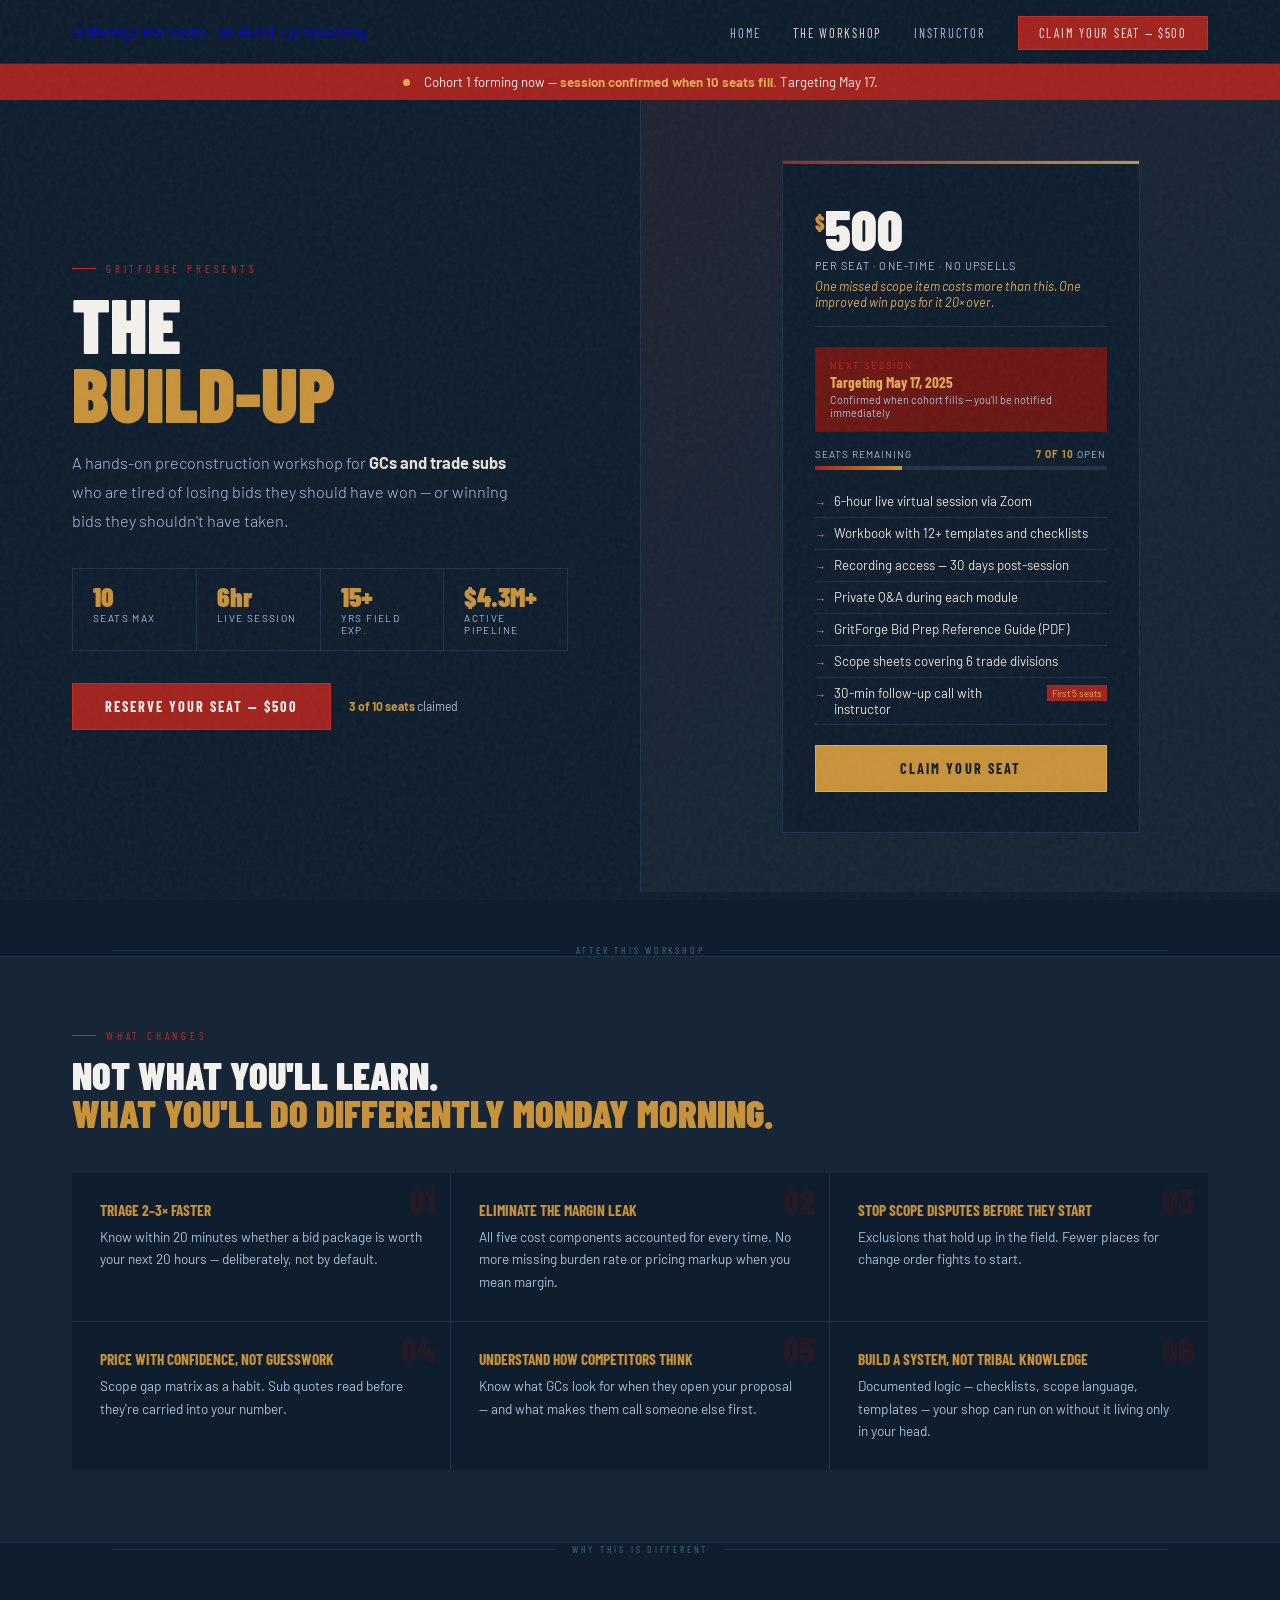
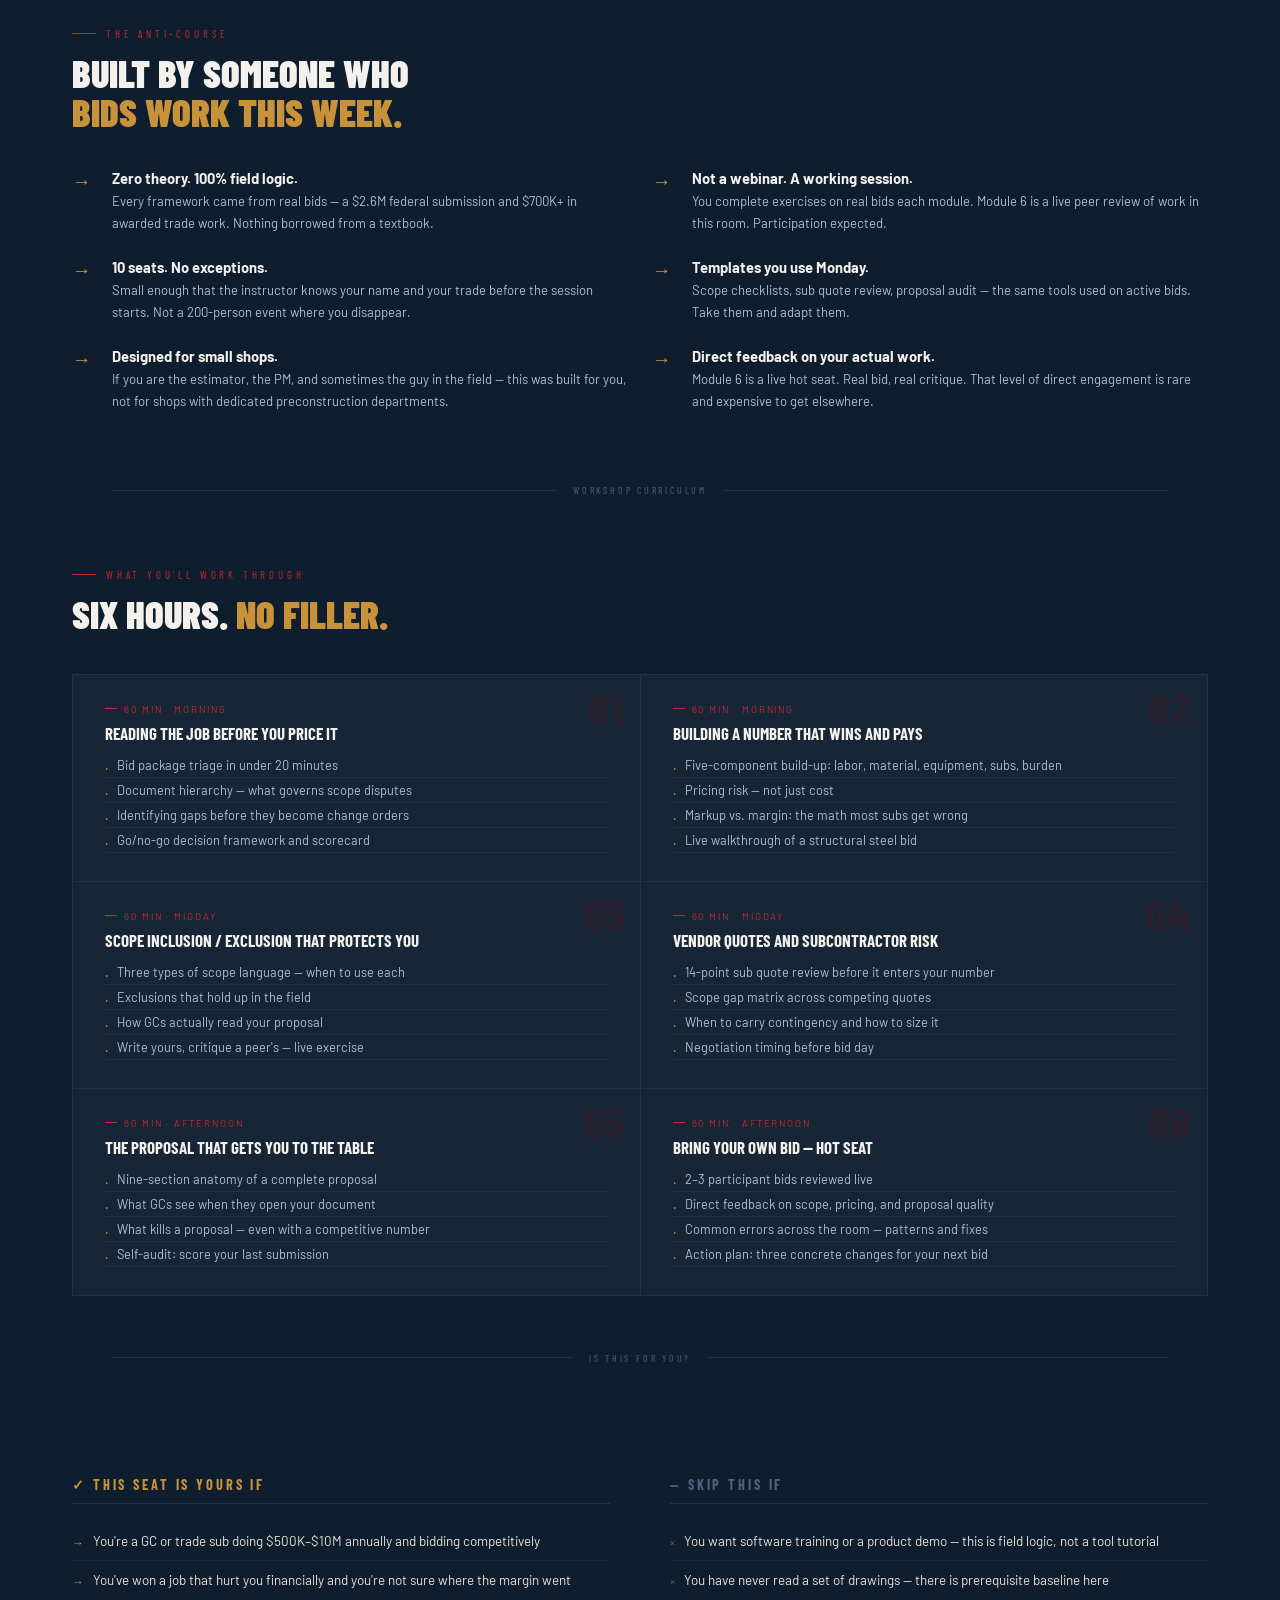
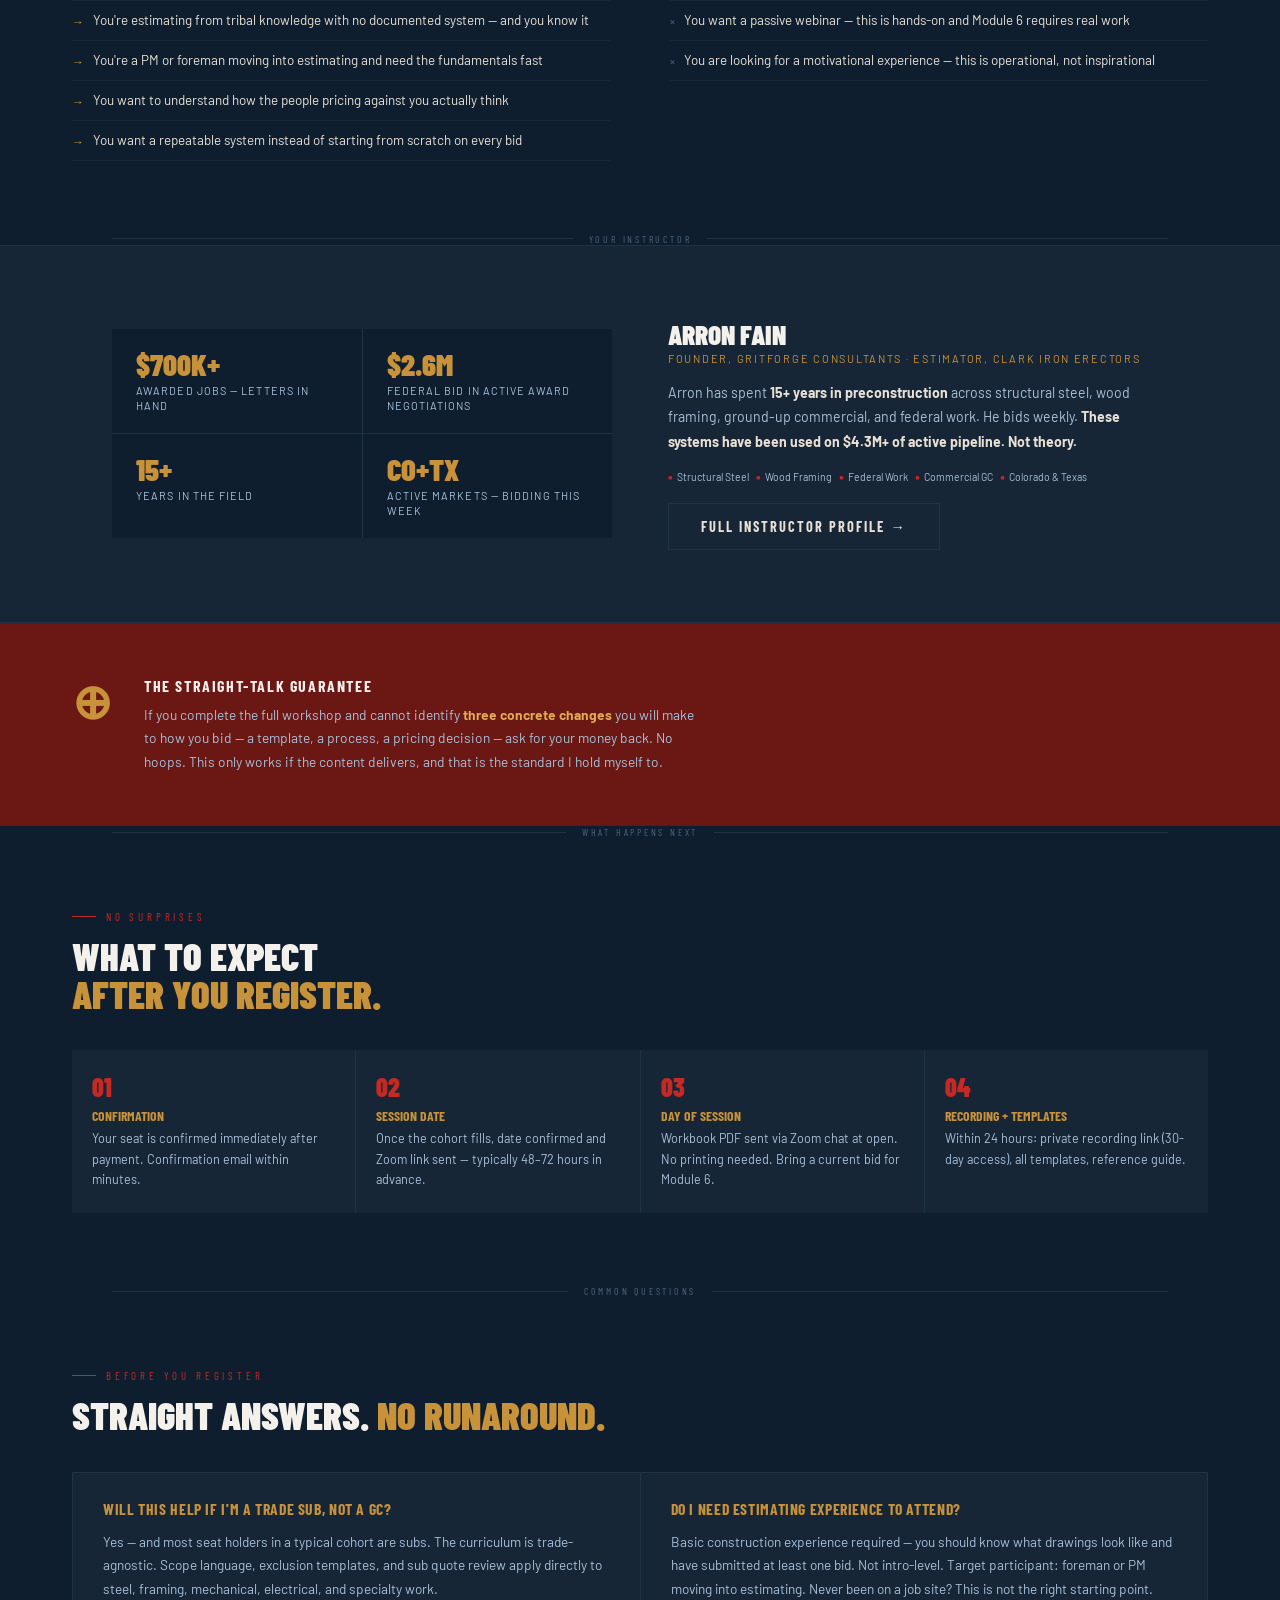
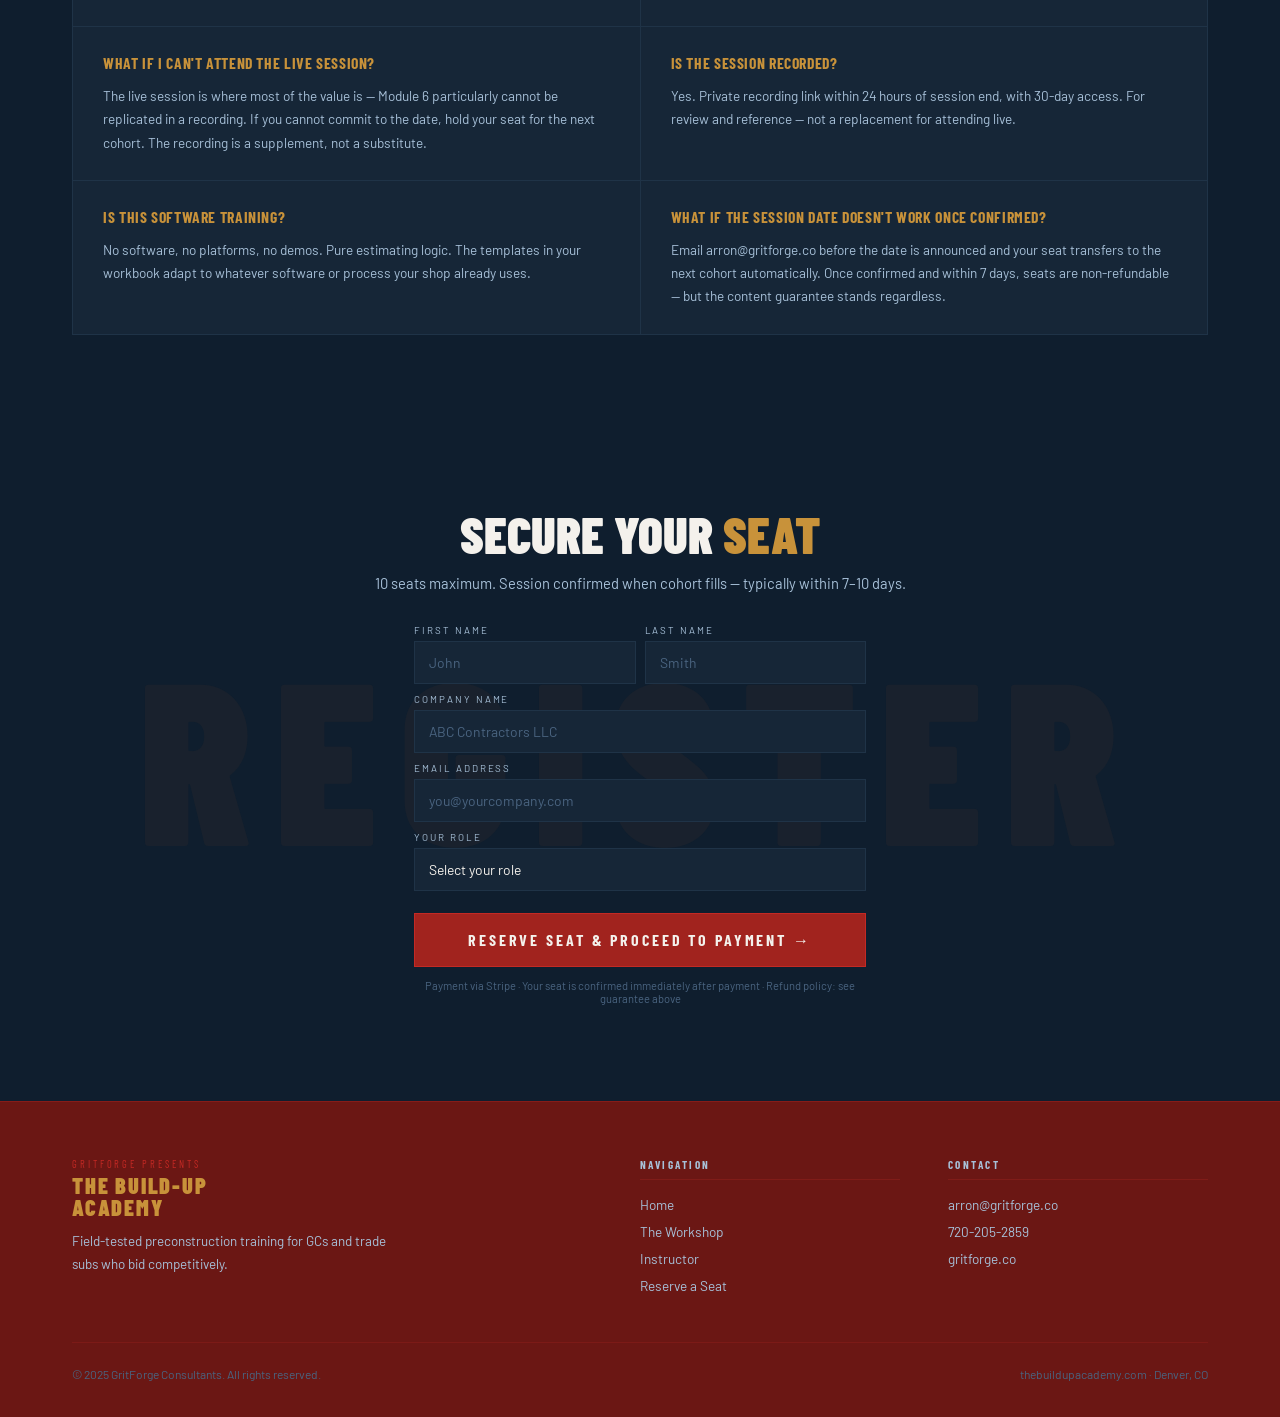
==== landing.html @ bb162054 "Add original pre-site landing page (landing.html) Preserved as-is from before the full 2-page site w" ====
<!DOCTYPE html>
<html lang="en">
<head>
<meta charset="UTF-8">
<meta name="viewport" content="width=device-width, initial-scale=1.0">
<title>The Build-Up Workshop — GritForge Presents | Reserve Your Seat</title>
<meta name="description" content="A 6-hour live preconstruction workshop for GCs and trade subs. 10 seats. $500. Cohort 1 forming now.">
<link rel="stylesheet" href="style.css">
<style>

/* ── URGENCY BAR ── */
.urgency {
  background: var(--maroon);
  padding: 10px var(--pad);
  display: flex;
  align-items: center;
  justify-content: center;
  gap: 14px;
  font-size: 0.83rem;
  color: var(--cream);
}
.u-dot { width: 7px; height: 7px; background: var(--amber-light); border-radius: 50%; animation: pulse 1.8s infinite; flex-shrink: 0; }
@keyframes pulse { 0%,100%{opacity:1;transform:scale(1)} 50%{opacity:0.5;transform:scale(0.8)} }
.urgency strong { color: var(--amber-light); }

/* ── HERO ── */
.hero {
  min-height: 88vh;
  display: grid;
  grid-template-columns: 1fr 1fr;
}
.hero-left {
  padding: 72px var(--pad) 72px;
  display: flex;
  flex-direction: column;
  justify-content: center;
}
.hero-title {
  font-family: var(--font-display);
  font-weight: 900;
  font-size: clamp(3.5rem, 6vw, 5.5rem);
  text-transform: uppercase;
  line-height: 0.9;
  color: var(--cream);
  margin-bottom: 22px;
}
.hero-title .a { color: var(--amber); display: block; }
.hero-sub {
  font-size: 1.02rem;
  color: var(--fog);
  line-height: 1.76;
  margin-bottom: 32px;
  max-width: 460px;
  font-weight: 300;
}
.hero-sub strong { color: var(--bone); }
.hero-stats { display: flex; border: 1px solid var(--steel-light); margin-bottom: 32px; }
.stat { padding: 14px 20px; border-right: 1px solid var(--steel-light); flex: 1; }
.stat:last-child { border-right: none; }
.stat-n { font-family: var(--font-display); font-weight: 900; font-size: 1.7rem; color: var(--amber); line-height: 1; display: block; }
.stat-l { font-size: 0.63rem; letter-spacing: 0.14em; color: var(--fog); text-transform: uppercase; margin-top: 2px; display: block; }
.hero-actions { display: flex; align-items: center; gap: 18px; flex-wrap: wrap; }
.seats-note { font-size: 0.76rem; color: var(--fog); }
.seats-note strong { color: var(--amber); }

.hero-right {
  display: flex;
  align-items: center;
  justify-content: center;
  background: var(--steel-mid);
  border-left: 1px solid var(--steel-light);
  position: relative;
}
.hero-right::before {
  content: '';
  position: absolute;
  inset: 0;
  background: linear-gradient(135deg, rgba(100,15,15,0.15) 0%, transparent 60%);
}

/* ── PRICE CARD ── */
.price-card {
  background: var(--steel);
  border: 1px solid var(--steel-light);
  padding: 40px 32px;
  width: 358px;
  position: relative;
  z-index: 2;
}
.price-card::before {
  content: '';
  position: absolute;
  top: 0; left: 0; right: 0;
  height: 3px;
  background: linear-gradient(90deg, var(--maroon), var(--amber));
}
.price-tag { font-family: var(--font-display); font-weight: 900; font-size: 3.5rem; color: var(--cream); line-height: 1; }
.price-tag sup { font-size: 1.3rem; color: var(--amber); vertical-align: super; }
.price-per { font-size: 0.68rem; color: var(--fog); letter-spacing: 0.1em; text-transform: uppercase; margin: 2px 0 6px; }
.price-hook { font-size: 0.8rem; color: var(--amber-light); font-style: italic; margin-bottom: 20px; padding-bottom: 16px; border-bottom: 1px solid var(--steel-light); }
.date-block { background: var(--maroon-dark); padding: 12px 14px; margin-bottom: 16px; border: 1px solid rgba(100,15,15,0.55); }
.date-label { font-size: 0.58rem; letter-spacing: 0.22em; color: var(--maroon-light); text-transform: uppercase; margin-bottom: 2px; }
.date-value { font-family: var(--font-display); font-weight: 700; font-size: 0.95rem; color: var(--amber-light); }
.date-sub { font-size: 0.68rem; color: var(--fog); margin-top: 2px; }
.meter { margin-bottom: 16px; }
.meter-lbl { display: flex; justify-content: space-between; font-size: 0.63rem; letter-spacing: 0.1em; color: var(--fog); text-transform: uppercase; margin-bottom: 6px; }
.meter-lbl strong { color: var(--amber); }
.meter-bar { height: 4px; background: var(--steel-light); position: relative; }
.meter-fill { position: absolute; left: 0; top: 0; height: 100%; width: 0; background: linear-gradient(90deg, var(--maroon), var(--amber)); transition: width 1.2s ease 0.5s; }
.includes { list-style: none; margin-bottom: 20px; }
.includes li { padding: 7px 0; border-bottom: 1px solid var(--steel-light); font-size: 0.83rem; color: var(--bone); display: flex; align-items: flex-start; gap: 8px; }
.includes li::before { content: '→'; color: var(--amber); font-size: 0.74rem; flex-shrink: 0; margin-top: 2px; }
.badge { font-size: 0.6rem; background: var(--maroon); color: var(--amber-light); padding: 2px 5px; margin-left: auto; flex-shrink: 0; }

/* ── SECTIONS ── */
.section { padding: 72px var(--pad); max-width: var(--max-w); margin: 0 auto; }
.section-full { padding: 72px var(--pad); }
.section-full-inner { max-width: var(--max-w); margin: 0 auto; }

/* TRANSFORMATION */
.t-grid { display: grid; grid-template-columns: repeat(3, 1fr); gap: 1px; background: var(--steel-light); margin-top: 40px; }
.t-item { background: var(--steel); padding: 28px 28px; position: relative; }
.t-num { font-family: var(--font-display); font-weight: 900; font-size: 2.2rem; color: rgba(100,15,15,0.25); position: absolute; top: 10px; right: 14px; line-height: 1; }
.t-title { font-family: var(--font-display); font-weight: 700; font-size: 0.96rem; text-transform: uppercase; color: var(--amber); margin-bottom: 7px; }
.t-desc { font-size: 0.85rem; color: var(--fog); line-height: 1.65; }

/* DIFFERENT */
.d-grid { display: grid; grid-template-columns: 1fr 1fr; gap: 24px; margin-top: 38px; }
.d-item { display: flex; gap: 14px; align-items: flex-start; }
.d-arrow { font-family: var(--font-display); font-weight: 900; font-size: 1.2rem; color: var(--amber); flex-shrink: 0; width: 26px; line-height: 1.2; }
.d-text strong { display: block; font-size: 0.92rem; color: var(--cream); margin-bottom: 3px; }
.d-text span { font-size: 0.82rem; color: var(--fog); line-height: 1.6; }

/* CURRICULUM */
.mod-grid { display: grid; grid-template-columns: 1fr 1fr; gap: 1px; background: var(--steel-light); border: 1px solid var(--steel-light); margin-top: 40px; }
.mod { background: var(--steel-mid); padding: 28px 32px; position: relative; transition: background 0.2s; }
.mod:hover { background: var(--steel-light); }
.mod-n { font-family: var(--font-display); font-weight: 900; font-size: 2.8rem; color: rgba(100,15,15,0.2); position: absolute; top: 10px; right: 16px; line-height: 1; }
.mod-time { font-size: 0.6rem; letter-spacing: 0.2em; color: var(--maroon-light); text-transform: uppercase; margin-bottom: 8px; display: flex; align-items: center; gap: 7px; }
.mod-time::before { content: ''; width: 12px; height: 1px; background: var(--maroon-light); }
.mod-title { font-family: var(--font-display); font-weight: 700; font-size: 1.06rem; text-transform: uppercase; color: var(--cream); margin-bottom: 10px; max-width: calc(100% - 48px); }
.mod ul { list-style: none; }
.mod ul li { font-size: 0.8rem; color: var(--fog); padding: 4px 0 4px 12px; border-bottom: 1px solid rgba(46,56,71,0.5); position: relative; }
.mod ul li::before { content: '·'; position: absolute; left: 0; color: var(--amber); font-size: 1rem; line-height: 1.2; }

/* WHO */
.who-grid { display: grid; grid-template-columns: 1fr 1fr; gap: 60px; margin-top: 40px; }
.who-col h3 { font-family: var(--font-display); font-weight: 700; font-size: 0.9rem; letter-spacing: 0.2em; text-transform: uppercase; margin-bottom: 18px; padding-bottom: 10px; border-bottom: 1px solid var(--steel-light); }
.who-fits h3 { color: var(--amber); }
.who-not h3 { color: var(--iron); }
.fit-list { list-style: none; }
.fit-list li { display: flex; gap: 9px; padding: 9px 0; border-bottom: 1px solid rgba(46,56,71,0.4); font-size: 0.84rem; line-height: 1.55; }
.fit-list .ic { flex-shrink: 0; margin-top: 2px; font-size: 0.75rem; }
.who-fits .ic { color: var(--amber); }
.who-not .ic { color: var(--iron); }

/* CRED */
.cred-block { background: var(--steel-mid); border-top: 1px solid var(--steel-light); border-bottom: 1px solid var(--steel-light); }
.cred-inner { display: grid; grid-template-columns: 1fr 1fr; gap: 56px; align-items: center; padding: 72px var(--pad); max-width: var(--max-w); margin: 0 auto; }
.cred-nums { display: grid; grid-template-columns: 1fr 1fr; gap: 1px; background: var(--steel-light); }
.cred-n { background: var(--steel); padding: 20px 24px; }
.cred-n-v { font-family: var(--font-display); font-weight: 900; font-size: 1.9rem; color: var(--amber); line-height: 1; margin-bottom: 3px; }
.cred-n-l { font-size: 0.68rem; color: var(--fog); letter-spacing: 0.1em; text-transform: uppercase; line-height: 1.4; }
.cred-info .name { font-family: var(--font-display); font-weight: 900; font-size: 1.7rem; text-transform: uppercase; color: var(--cream); margin-bottom: 2px; }
.cred-info .role { font-size: 0.68rem; letter-spacing: 0.16em; color: var(--amber); text-transform: uppercase; margin-bottom: 16px; }
.cred-info .bio { font-size: 0.88rem; color: var(--fog); line-height: 1.76; margin-bottom: 16px; }
.cred-info .bio strong { color: var(--bone); }
.tags { display: flex; flex-wrap: wrap; gap: 7px; }
.tag { font-size: 0.65rem; color: var(--fog); display: flex; align-items: center; gap: 5px; }
.tag::before { content: '■'; color: var(--maroon-light); font-size: 0.42rem; }

/* GUARANTEE */
.guarantee { padding: 52px var(--pad); display: flex; align-items: flex-start; gap: 32px; background: var(--maroon-dark); border-top: 1px solid rgba(100,15,15,0.4); border-bottom: 1px solid rgba(100,15,15,0.4); }
.g-icon { font-family: var(--font-display); font-weight: 900; font-size: 3rem; color: var(--amber); line-height: 1; flex-shrink: 0; }
.g-title { font-family: var(--font-display); font-weight: 700; font-size: 1rem; text-transform: uppercase; letter-spacing: 0.1em; color: var(--cream); margin-bottom: 8px; }
.g-text { font-size: 0.86rem; color: var(--fog); line-height: 1.7; max-width: 560px; }
.g-text strong { color: var(--amber-light); }

/* AFTER PAY */
.after-grid { display: grid; grid-template-columns: repeat(4, 1fr); gap: 1px; background: var(--steel-light); margin-top: 36px; }
.after-step { background: var(--steel-mid); padding: 24px 20px; }
.after-n { font-family: var(--font-display); font-weight: 900; font-size: 1.6rem; color: var(--maroon-light); line-height: 1; margin-bottom: 8px; }
.after-title { font-family: var(--font-display); font-weight: 700; font-size: 0.86rem; text-transform: uppercase; color: var(--amber); margin-bottom: 4px; }
.after-desc { font-size: 0.79rem; color: var(--fog); line-height: 1.6; }

/* FAQ */
.faq-grid { display: grid; grid-template-columns: 1fr 1fr; gap: 1px; background: var(--steel-light); margin-top: 38px; border: 1px solid var(--steel-light); }
.faq-item { background: var(--steel-mid); padding: 26px 30px; transition: background 0.2s; }
.faq-item:hover { background: var(--steel-light); }
.faq-q { font-family: var(--font-display); font-weight: 700; font-size: 0.98rem; text-transform: uppercase; color: var(--amber); margin-bottom: 11px; letter-spacing: 0.04em; line-height: 1.25; }
.faq-a { font-size: 0.85rem; color: var(--fog); line-height: 1.72; }

/* REGISTER */
.reg { padding: 96px var(--pad); text-align: center; position: relative; overflow: hidden; }
.reg::before { content: 'REGISTER'; position: absolute; font-family: var(--font-display); font-weight: 900; font-size: 18vw; color: rgba(30,36,44,0.65); top: 50%; left: 50%; transform: translate(-50%,-50%); pointer-events: none; white-space: nowrap; letter-spacing: 0.1em; }
.reg-title { font-family: var(--font-display); font-weight: 900; font-size: clamp(2rem, 4vw, 3.2rem); text-transform: uppercase; color: var(--cream); position: relative; z-index: 2; margin-bottom: 10px; }
.reg-title .a { color: var(--amber); }
.reg-sub { font-size: 0.92rem; color: var(--fog); position: relative; z-index: 2; margin-bottom: 32px; }
.form { max-width: 452px; margin: 0 auto; position: relative; z-index: 2; }
.row { display: grid; grid-template-columns: 1fr 1fr; gap: 9px; margin-bottom: 9px; }
.field { display: flex; flex-direction: column; text-align: left; }
.field.full { grid-column: 1/-1; }
.field label { font-size: 0.61rem; letter-spacing: 0.2em; color: var(--fog); text-transform: uppercase; margin-bottom: 5px; }
.field input, .field select {
  background: var(--steel-mid);
  border: 1px solid var(--steel-light);
  color: var(--cream);
  padding: 12px 14px;
  font-family: var(--font-body);
  font-size: 0.87rem;
  outline: none;
  transition: border-color 0.2s;
  appearance: none;
}
.field input:focus, .field select:focus { border-color: var(--maroon-light); }
.field input::placeholder { color: var(--iron); }
.field select option { background: var(--steel-mid); }
.sub-btn {
  width: 100%;
  background: var(--maroon);
  color: var(--cream);
  border: 1px solid var(--maroon-light);
  padding: 16px;
  font-family: var(--font-display);
  font-weight: 700;
  font-size: 1rem;
  letter-spacing: 0.18em;
  text-transform: uppercase;
  cursor: pointer;
  margin-top: 13px;
  transition: all 0.2s;
}
.sub-btn:hover { background: var(--maroon-light); color: var(--amber-light); }
.form-note { font-size: 0.7rem; color: var(--iron); margin-top: 12px; }

/* ── RESPONSIVE ── */
@media (max-width: 960px) {
  .hero { grid-template-columns: 1fr; }
  .hero-left { padding: 52px 20px; }
  .hero-right { display: none; }
  .section { padding: 52px 20px; }
  .section-full { padding: 52px 20px; }
  .t-grid, .d-grid, .after-grid, .faq-grid, .who-grid { grid-template-columns: 1fr; }
  .mod-grid { grid-template-columns: 1fr; }
  .cred-inner { grid-template-columns: 1fr; padding: 52px 20px; gap: 36px; }
  .guarantee { padding: 40px 20px; flex-direction: column; }
  .reg { padding: 60px 20px; }
  .row { grid-template-columns: 1fr; }
}
</style>
</head>
<body>

<!-- NAV -->
<nav class="site-nav">
  <a href="index.html" class="nav-brand">
    <span class="presents">GritForge Presents</span>
    <span class="name">The Build-Up Academy</span>
  </a>
  <ul class="nav-links">
    <li><a href="index.html">Home</a></li>
    <li><a href="workshop.html" class="active">The Workshop</a></li>
    <li><a href="instructor.html">Instructor</a></li>
    <li><a href="#register" class="nav-cta">Claim Your Seat — $500</a></li>
  </ul>
</nav>

<!-- URGENCY -->
<div class="urgency">
  <span class="u-dot"></span>
  <span>Cohort 1 forming now — <strong>session confirmed when 10 seats fill.</strong> Targeting May 17.</span>
</div>

<!-- HERO -->
<section class="hero">
  <div class="hero-left">
    <div class="eyebrow fade d1">GritForge Presents</div>
    <h1 class="hero-title fade d2">The<span class="a">Build-Up</span></h1>
    <p class="hero-sub fade d3">A hands-on preconstruction workshop for <strong>GCs and trade subs</strong> who are tired of losing bids they should have won — or winning bids they shouldn't have taken.</p>
    <div class="hero-stats fade d3">
      <div class="stat"><span class="stat-n">10</span><span class="stat-l">Seats Max</span></div>
      <div class="stat"><span class="stat-n">6hr</span><span class="stat-l">Live Session</span></div>
      <div class="stat"><span class="stat-n">15+</span><span class="stat-l">Yrs Field Exp.</span></div>
      <div class="stat"><span class="stat-n">$4.3M+</span><span class="stat-l">Active Pipeline</span></div>
    </div>
    <div class="hero-actions fade d4">
      <a href="#register" class="btn btn-primary">Reserve Your Seat — $500</a>
      <span class="seats-note"><strong>3 of 10 seats</strong> claimed</span>
    </div>
  </div>
  <div class="hero-right">
    <div class="price-card fade d3">
      <div class="price-tag"><sup>$</sup>500</div>
      <div class="price-per">Per seat · One-time · No upsells</div>
      <p class="price-hook">One missed scope item costs more than this. One improved win pays for it 20× over.</p>
      <div class="date-block">
        <div class="date-label">Next Session</div>
        <div class="date-value">Targeting May 17, 2025</div>
        <div class="date-sub">Confirmed when cohort fills — you'll be notified immediately</div>
      </div>
      <div class="meter">
        <div class="meter-lbl"><span>Seats Remaining</span><span><strong>7 of 10</strong> open</span></div>
        <div class="meter-bar"><div class="meter-fill" id="mf"></div></div>
      </div>
      <ul class="includes">
        <li>6-hour live virtual session via Zoom</li>
        <li>Workbook with 12+ templates and checklists</li>
        <li>Recording access — 30 days post-session</li>
        <li>Private Q&A during each module</li>
        <li>GritForge Bid Prep Reference Guide (PDF)</li>
        <li>Scope sheets covering 6 trade divisions</li>
        <li><span>30-min follow-up call with instructor</span><span class="badge">First 5 seats</span></li>
      </ul>
      <a href="#register" class="btn btn-amber" style="width:100%;text-align:center;display:block;">Claim Your Seat</a>
    </div>
  </div>
</section>

<!-- TRANSFORMATION -->
<div class="divider" style="padding:0 var(--pad);max-width:var(--max-w);margin:52px auto 0;">
  <div class="line"></div><div class="lbl">After This Workshop</div><div class="line"></div>
</div>
<section class="section-full" style="background:var(--steel-mid);border-top:1px solid var(--steel-light);border-bottom:1px solid var(--steel-light);">
  <div class="section-full-inner">
    <div class="eyebrow">What Changes</div>
    <h2 class="section-title">Not what you'll learn.<br><span class="a">What you'll do differently Monday morning.</span></h2>
    <div class="t-grid">
      <div class="t-item reveal"><div class="t-num">01</div><div class="t-title">Triage 2–3× Faster</div><div class="t-desc">Know within 20 minutes whether a bid package is worth your next 20 hours — deliberately, not by default.</div></div>
      <div class="t-item reveal"><div class="t-num">02</div><div class="t-title">Eliminate the Margin Leak</div><div class="t-desc">All five cost components accounted for every time. No more missing burden rate or pricing markup when you mean margin.</div></div>
      <div class="t-item reveal"><div class="t-num">03</div><div class="t-title">Stop Scope Disputes Before They Start</div><div class="t-desc">Exclusions that hold up in the field. Fewer places for change order fights to start.</div></div>
      <div class="t-item reveal"><div class="t-num">04</div><div class="t-title">Price With Confidence, Not Guesswork</div><div class="t-desc">Scope gap matrix as a habit. Sub quotes read before they're carried into your number.</div></div>
      <div class="t-item reveal"><div class="t-num">05</div><div class="t-title">Understand How Competitors Think</div><div class="t-desc">Know what GCs look for when they open your proposal — and what makes them call someone else first.</div></div>
      <div class="t-item reveal"><div class="t-num">06</div><div class="t-title">Build a System, Not Tribal Knowledge</div><div class="t-desc">Documented logic — checklists, scope language, templates — your shop can run on without it living only in your head.</div></div>
    </div>
  </div>
</section>

<!-- DIFFERENT -->
<div class="divider" style="padding:0 var(--pad);max-width:var(--max-w);margin:0 auto;">
  <div class="line"></div><div class="lbl">Why This Is Different</div><div class="line"></div>
</div>
<section class="section-full">
  <div class="section-full-inner">
    <div class="eyebrow">The Anti-Course</div>
    <h2 class="section-title">Built by someone who<br><span class="a">bids work this week.</span></h2>
    <div class="d-grid">
      <div class="d-item reveal"><div class="d-arrow">→</div><div class="d-text"><strong>Zero theory. 100% field logic.</strong><span>Every framework came from real bids — a $2.6M federal submission and $700K+ in awarded trade work. Nothing borrowed from a textbook.</span></div></div>
      <div class="d-item reveal"><div class="d-arrow">→</div><div class="d-text"><strong>Not a webinar. A working session.</strong><span>You complete exercises on real bids each module. Module 6 is a live peer review of work in this room. Participation expected.</span></div></div>
      <div class="d-item reveal"><div class="d-arrow">→</div><div class="d-text"><strong>10 seats. No exceptions.</strong><span>Small enough that the instructor knows your name and your trade before the session starts. Not a 200-person event where you disappear.</span></div></div>
      <div class="d-item reveal"><div class="d-arrow">→</div><div class="d-text"><strong>Templates you use Monday.</strong><span>Scope checklists, sub quote review, proposal audit — the same tools used on active bids. Take them and adapt them.</span></div></div>
      <div class="d-item reveal"><div class="d-arrow">→</div><div class="d-text"><strong>Designed for small shops.</strong><span>If you are the estimator, the PM, and sometimes the guy in the field — this was built for you, not for shops with dedicated preconstruction departments.</span></div></div>
      <div class="d-item reveal"><div class="d-arrow">→</div><div class="d-text"><strong>Direct feedback on your actual work.</strong><span>Module 6 is a live hot seat. Real bid, real critique. That level of direct engagement is rare and expensive to get elsewhere.</span></div></div>
    </div>
  </div>
</section>

<!-- CURRICULUM -->
<div class="divider" style="padding:0 var(--pad);max-width:var(--max-w);margin:0 auto;">
  <div class="line"></div><div class="lbl">Workshop Curriculum</div><div class="line"></div>
</div>
<section class="section-full" style="padding-top:72px;padding-bottom:56px;">
  <div class="section-full-inner">
    <div class="eyebrow">What You'll Work Through</div>
    <h2 class="section-title">Six hours.<span class="a"> No filler.</span></h2>
    <div class="mod-grid">
      <div class="mod reveal"><div class="mod-n">01</div><div class="mod-time">60 min · Morning</div><div class="mod-title">Reading the Job Before You Price It</div><ul><li>Bid package triage in under 20 minutes</li><li>Document hierarchy — what governs scope disputes</li><li>Identifying gaps before they become change orders</li><li>Go/no-go decision framework and scorecard</li></ul></div>
      <div class="mod reveal"><div class="mod-n">02</div><div class="mod-time">60 min · Morning</div><div class="mod-title">Building a Number That Wins and Pays</div><ul><li>Five-component build-up: labor, material, equipment, subs, burden</li><li>Pricing risk — not just cost</li><li>Markup vs. margin: the math most subs get wrong</li><li>Live walkthrough of a structural steel bid</li></ul></div>
      <div class="mod reveal"><div class="mod-n">03</div><div class="mod-time">60 min · Midday</div><div class="mod-title">Scope Inclusion / Exclusion That Protects You</div><ul><li>Three types of scope language — when to use each</li><li>Exclusions that hold up in the field</li><li>How GCs actually read your proposal</li><li>Write yours, critique a peer's — live exercise</li></ul></div>
      <div class="mod reveal"><div class="mod-n">04</div><div class="mod-time">60 min · Midday</div><div class="mod-title">Vendor Quotes and Subcontractor Risk</div><ul><li>14-point sub quote review before it enters your number</li><li>Scope gap matrix across competing quotes</li><li>When to carry contingency and how to size it</li><li>Negotiation timing before bid day</li></ul></div>
      <div class="mod reveal"><div class="mod-n">05</div><div class="mod-time">60 min · Afternoon</div><div class="mod-title">The Proposal That Gets You to the Table</div><ul><li>Nine-section anatomy of a complete proposal</li><li>What GCs see when they open your document</li><li>What kills a proposal — even with a competitive number</li><li>Self-audit: score your last submission</li></ul></div>
      <div class="mod reveal"><div class="mod-n">06</div><div class="mod-time">60 min · Afternoon</div><div class="mod-title">Bring Your Own Bid — Hot Seat</div><ul><li>2–3 participant bids reviewed live</li><li>Direct feedback on scope, pricing, and proposal quality</li><li>Common errors across the room — patterns and fixes</li><li>Action plan: three concrete changes for your next bid</li></ul></div>
    </div>
  </div>
</section>

<!-- WHO -->
<div class="divider" style="padding:0 var(--pad);max-width:var(--max-w);margin:0 auto;">
  <div class="line"></div><div class="lbl">Is This For You?</div><div class="line"></div>
</div>
<section class="section-full">
  <div class="section-full-inner">
    <div class="who-grid">
      <div class="who-col who-fits reveal">
        <h3>✓ This Seat Is Yours If</h3>
        <ul class="fit-list">
          <li><span class="ic">→</span>You're a GC or trade sub doing $500K–$10M annually and bidding competitively</li>
          <li><span class="ic">→</span>You've won a job that hurt you financially and you're not sure where the margin went</li>
          <li><span class="ic">→</span>You're estimating from tribal knowledge with no documented system — and you know it</li>
          <li><span class="ic">→</span>You're a PM or foreman moving into estimating and need the fundamentals fast</li>
          <li><span class="ic">→</span>You want to understand how the people pricing against you actually think</li>
          <li><span class="ic">→</span>You want a repeatable system instead of starting from scratch on every bid</li>
        </ul>
      </div>
      <div class="who-col who-not reveal">
        <h3>— Skip This If</h3>
        <ul class="fit-list">
          <li><span class="ic">×</span>You want software training or a product demo — this is field logic, not a tool tutorial</li>
          <li><span class="ic">×</span>You have never read a set of drawings — there is prerequisite baseline here</li>
          <li><span class="ic">×</span>You want a passive webinar — this is hands-on and Module 6 requires real work</li>
          <li><span class="ic">×</span>You are looking for a motivational experience — this is operational, not inspirational</li>
        </ul>
      </div>
    </div>
  </div>
</section>

<!-- CRED -->
<div class="divider" style="padding:0 var(--pad);max-width:var(--max-w);margin:0 auto;">
  <div class="line"></div><div class="lbl">Your Instructor</div><div class="line"></div>
</div>
<section class="cred-block">
  <div class="cred-inner reveal">
    <div class="cred-nums">
      <div class="cred-n"><div class="cred-n-v">$700K+</div><div class="cred-n-l">Awarded jobs — letters in hand</div></div>
      <div class="cred-n"><div class="cred-n-v">$2.6M</div><div class="cred-n-l">Federal bid in active award negotiations</div></div>
      <div class="cred-n"><div class="cred-n-v">15+</div><div class="cred-n-l">Years in the field</div></div>
      <div class="cred-n"><div class="cred-n-v">CO+TX</div><div class="cred-n-l">Active markets — bidding this week</div></div>
    </div>
    <div class="cred-info">
      <div class="name">Arron Fain</div>
      <div class="role">Founder, GritForge Consultants · Estimator, Clark Iron Erectors</div>
      <p class="bio">Arron has spent <strong>15+ years in preconstruction</strong> across structural steel, wood framing, ground-up commercial, and federal work. He bids weekly. <strong>These systems have been used on $4.3M+ of active pipeline. Not theory.</strong></p>
      <div class="tags" style="margin-bottom:20px;">
        <span class="tag">Structural Steel</span><span class="tag">Wood Framing</span><span class="tag">Federal Work</span><span class="tag">Commercial GC</span><span class="tag">Colorado & Texas</span>
      </div>
      <a href="instructor.html" class="btn btn-ghost">Full Instructor Profile →</a>
    </div>
  </div>
</section>

<!-- GUARANTEE -->
<section class="guarantee">
  <div class="g-icon">⊕</div>
  <div>
    <div class="g-title">The Straight-Talk Guarantee</div>
    <p class="g-text">If you complete the full workshop and cannot identify <strong>three concrete changes</strong> you will make to how you bid — a template, a process, a pricing decision — ask for your money back. No hoops. This only works if the content delivers, and that is the standard I hold myself to.</p>
  </div>
</section>

<!-- WHAT HAPPENS NEXT -->
<div class="divider" style="padding:0 var(--pad);max-width:var(--max-w);margin:0 auto;">
  <div class="line"></div><div class="lbl">What Happens Next</div><div class="line"></div>
</div>
<section class="section-full">
  <div class="section-full-inner">
    <div class="eyebrow">No Surprises</div>
    <h2 class="section-title">What to expect<br><span class="a">after you register.</span></h2>
    <div class="after-grid">
      <div class="after-step reveal"><div class="after-n">01</div><div class="after-title">Confirmation</div><div class="after-desc">Your seat is confirmed immediately after payment. Confirmation email within minutes.</div></div>
      <div class="after-step reveal"><div class="after-n">02</div><div class="after-title">Session Date</div><div class="after-desc">Once the cohort fills, date confirmed and Zoom link sent — typically 48–72 hours in advance.</div></div>
      <div class="after-step reveal"><div class="after-n">03</div><div class="after-title">Day of Session</div><div class="after-desc">Workbook PDF sent via Zoom chat at open. No printing needed. Bring a current bid for Module 6.</div></div>
      <div class="after-step reveal"><div class="after-n">04</div><div class="after-title">Recording + Templates</div><div class="after-desc">Within 24 hours: private recording link (30-day access), all templates, reference guide.</div></div>
    </div>
  </div>
</section>

<!-- FAQ -->
<div class="divider" style="padding:0 var(--pad);max-width:var(--max-w);margin:0 auto;">
  <div class="line"></div><div class="lbl">Common Questions</div><div class="line"></div>
</div>
<section class="section-full">
  <div class="section-full-inner">
    <div class="eyebrow">Before You Register</div>
    <h2 class="section-title">Straight answers.<span class="a"> No runaround.</span></h2>
    <div class="faq-grid">
      <div class="faq-item reveal"><div class="faq-q">Will this help if I'm a trade sub, not a GC?</div><div class="faq-a">Yes — and most seat holders in a typical cohort are subs. The curriculum is trade-agnostic. Scope language, exclusion templates, and sub quote review apply directly to steel, framing, mechanical, electrical, and specialty work.</div></div>
      <div class="faq-item reveal"><div class="faq-q">Do I need estimating experience to attend?</div><div class="faq-a">Basic construction experience required — you should know what drawings look like and have submitted at least one bid. Not intro-level. Target participant: foreman or PM moving into estimating. Never been on a job site? This is not the right starting point.</div></div>
      <div class="faq-item reveal"><div class="faq-q">What if I can't attend the live session?</div><div class="faq-a">The live session is where most of the value is — Module 6 particularly cannot be replicated in a recording. If you cannot commit to the date, hold your seat for the next cohort. The recording is a supplement, not a substitute.</div></div>
      <div class="faq-item reveal"><div class="faq-q">Is the session recorded?</div><div class="faq-a">Yes. Private recording link within 24 hours of session end, with 30-day access. For review and reference — not a replacement for attending live.</div></div>
      <div class="faq-item reveal"><div class="faq-q">Is this software training?</div><div class="faq-a">No software, no platforms, no demos. Pure estimating logic. The templates in your workbook adapt to whatever software or process your shop already uses.</div></div>
      <div class="faq-item reveal"><div class="faq-q">What if the session date doesn't work once confirmed?</div><div class="faq-a">Email arron@gritforge.co before the date is announced and your seat transfers to the next cohort automatically. Once confirmed and within 7 days, seats are non-refundable — but the content guarantee stands regardless.</div></div>
    </div>
  </div>
</section>

<!-- REGISTER -->
<section class="reg" id="register">
  <h2 class="reg-title">Secure Your <span class="a">Seat</span></h2>
  <p class="reg-sub">10 seats maximum. Session confirmed when cohort fills — typically within 7–10 days.</p>
  <div class="form">
    <div class="row">
      <div class="field"><label>First Name</label><input type="text" placeholder="John"></div>
      <div class="field"><label>Last Name</label><input type="text" placeholder="Smith"></div>
    </div>
    <div class="row">
      <div class="field full"><label>Company Name</label><input type="text" placeholder="ABC Contractors LLC"></div>
    </div>
    <div class="row">
      <div class="field full"><label>Email Address</label><input type="email" placeholder="you@yourcompany.com"></div>
    </div>
    <div class="row">
      <div class="field full">
        <label>Your Role</label>
        <select>
          <option value="" disabled selected>Select your role</option>
          <option>General Contractor / Owner</option>
          <option>Trade Sub / Owner</option>
          <option>Estimator</option>
          <option>Project Manager moving into estimating</option>
          <option>Foreman / Field Sup moving into estimating</option>
          <option>Other</option>
        </select>
      </div>
    </div>
    <button class="sub-btn" onclick="handleReg()">Reserve Seat & Proceed to Payment →</button>
    <p class="form-note">Payment via Stripe · Your seat is confirmed immediately after payment · Refund policy: see guarantee above</p>
  </div>
</section>

<!-- FOOTER -->
<footer class="site-footer">
  <div class="footer-grid">
    <div class="footer-brand-block">
      <div class="fb-presents">GritForge Presents</div>
      <div class="fb-name">The Build-Up<br>Academy</div>
      <p>Field-tested preconstruction training for GCs and trade subs who bid competitively.</p>
    </div>
    <div class="footer-col">
      <h4>Navigation</h4>
      <ul>
        <li><a href="index.html">Home</a></li>
        <li><a href="workshop.html">The Workshop</a></li>
        <li><a href="instructor.html">Instructor</a></li>
        <li><a href="#register">Reserve a Seat</a></li>
      </ul>
    </div>
    <div class="footer-col">
      <h4>Contact</h4>
      <ul>
        <li><a href="mailto:arron@gritforge.co">arron@gritforge.co</a></li>
        <li><a href="tel:7202052859">720-205-2859</a></li>
        <li><a href="https://gritforge.co">gritforge.co</a></li>
      </ul>
    </div>
  </div>
  <div class="footer-bottom">
    <span>© 2025 GritForge Consultants. All rights reserved.</span>
    <span>thebuildupacademy.com · Denver, CO</span>
  </div>
</footer>

<script>
  window.addEventListener('load', () => {
    setTimeout(() => { document.getElementById('mf').style.width = '30%'; }, 500);
  });
  const obs = new IntersectionObserver(entries => {
    entries.forEach(e => { if (e.isIntersecting) e.target.classList.add('visible'); });
  }, { threshold: 0.08 });
  document.querySelectorAll('.reveal').forEach(el => obs.observe(el));
  function handleReg() {
    const fn = document.querySelector('input[placeholder="John"]').value;
    const em = document.querySelector('input[type="email"]').value;
    if (!fn || !em) { alert('Please fill in your name and email.'); return; }
    // window.location.href = 'https://buy.stripe.com/YOUR_LINK';
    alert('Wire in your Stripe Payment Link here.');
  }
</script>
</body>
</html>
---- style.css ----
/* ══════════════════════════════════════════════
   THE BUILD-UP ACADEMY — Shared Stylesheet
   thebuildupacademy.com
   GritForge Official Brand System
   ══════════════════════════════════════════════ */

@import url('https://fonts.googleapis.com/css2?family=Barlow+Condensed:ital,wght@0,300;0,400;0,600;0,700;0,900;1,400&family=Barlow:ital,wght@0,300;0,400;0,500;0,600;1,300;1,400&family=DM+Serif+Display:ital@0;1&display=swap');

:root {
  /* ── OFFICIAL GRITFORGE BRAND COLORS ── */
  --maroon:       #A1231E;   /* Brick Red — primary CTAs, accents, banners */
  --maroon-dark:  #6B1714;   /* Brick Dark — footer, dark panels */
  --maroon-light: #C42924;   /* Brick Light — hover states */

  --steel:        #0F1E2E;   /* Dark Navy — primary background */
  --steel-mid:    #162637;   /* Navy Mid — card backgrounds */
  --steel-light:  #1F3347;   /* Navy Light — borders, dividers */

  --steel-blue:   #6E8AA9;   /* Steel Blue — secondary brand color */
  --iron:         #4A6480;   /* Iron — subtle dividers, muted elements */
  --fog:          #A7C0D8;   /* Light Steel — body text on dark, accents */

  --bone:         #E8E0D4;   /* Bone/Cream — body text on dark */
  --amber:        #C8923A;   /* Amber/Gold — highlights, hero accent */
  --amber-light:  #E0AA56;   /* Amber Light — hover glow */
  --cream:        #F4F1EC;   /* Cream — bright text */
  --offwhite:     #F0EDE8;
  --mid-gray:     #DDD8D0;
  --dark-gray:    #888079;

  --font-display: 'Barlow Condensed', sans-serif;
  --font-serif:   'DM Serif Display', serif;
  --font-body:    'Barlow', sans-serif;

  --nav-h: 64px;
  --max-w: 1200px;
  --pad:   72px;
}

/* ── RESET ── */
*, *::before, *::after { margin: 0; padding: 0; box-sizing: border-box; }
html { scroll-behavior: smooth; }
body {
  background: var(--steel);
  color: var(--bone);
  font-family: var(--font-body);
  overflow-x: hidden;
  -webkit-font-smoothing: antialiased;
}

/* ── NOISE TEXTURE ── */
body::before {
  content: '';
  position: fixed;
  inset: 0;
  background-image: url("data:image/svg+xml,%3Csvg viewBox='0 0 200 200' xmlns='http://www.w3.org/2000/svg'%3E%3Cfilter id='n'%3E%3CfeTurbulence type='fractalNoise' baseFrequency='0.85' numOctaves='4' stitchTiles='stitch'/%3E%3C/filter%3E%3Crect width='100%25' height='100%25' filter='url(%23n)' opacity='0.035'/%3E%3C/svg%3E");
  pointer-events: none;
  z-index: 9999;
}

/* ── NAV ── */
.site-nav {
  height: var(--nav-h);
  position: sticky;
  top: 0;
  z-index: 100;
  background: rgba(15, 30, 46, 0.96);
  backdrop-filter: blur(10px);
  border-bottom: 1px solid rgba(161, 35, 30, 0.35);
  display: flex;
  align-items: center;
  justify-content: space-between;
  padding: 0 var(--pad);
}

.nav-logo {
  display: flex;
  align-items: center;
  text-decoration: none;
  flex-shrink: 0;
}
.nav-logo img {
  height: 36px;
  width: auto;
  display: block;
}

.nav-links {
  display: flex;
  align-items: center;
  gap: 32px;
  list-style: none;
}
.nav-links a {
  font-family: var(--font-display);
  font-size: 0.78rem;
  letter-spacing: 0.14em;
  text-transform: uppercase;
  color: var(--fog);
  text-decoration: none;
  transition: color 0.2s;
}
.nav-links a:hover,
.nav-links a.active { color: var(--bone); }

.nav-cta {
  background: var(--maroon) !important;
  color: var(--cream) !important;
  padding: 9px 20px;
  border: 1px solid var(--maroon-light);
  transition: all 0.2s !important;
}
.nav-cta:hover {
  background: var(--maroon-light) !important;
  color: var(--amber-light) !important;
}

/* ── FOOTER ── */
.site-footer {
  background: var(--maroon-dark);
  border-top: 1px solid rgba(161, 35, 30, 0.5);
  padding: 56px var(--pad) 36px;
}
.footer-grid {
  display: grid;
  grid-template-columns: 2fr 1fr 1fr;
  gap: 48px;
  max-width: var(--max-w);
  margin: 0 auto 40px;
}
.footer-brand-block .fb-logo {
  height: 32px;
  width: auto;
  display: block;
  margin-bottom: 12px;
  opacity: 0.88;
}
.footer-brand-block .fb-presents {
  font-family: var(--font-display);
  font-size: 0.65rem;
  letter-spacing: 0.28em;
  color: var(--maroon-light);
  text-transform: uppercase;
  margin-bottom: 4px;
}
.footer-brand-block .fb-name {
  font-family: var(--font-display);
  font-weight: 900;
  font-size: 1.4rem;
  letter-spacing: 0.08em;
  color: var(--amber);
  text-transform: uppercase;
  margin-bottom: 12px;
  line-height: 1;
}
.footer-brand-block p {
  font-size: 0.84rem;
  color: var(--fog);
  line-height: 1.7;
  max-width: 320px;
}
.footer-col h4 {
  font-family: var(--font-display);
  font-weight: 700;
  font-size: 0.7rem;
  letter-spacing: 0.22em;
  text-transform: uppercase;
  color: var(--fog);
  margin-bottom: 14px;
  padding-bottom: 8px;
  border-bottom: 1px solid rgba(161, 35, 30, 0.4);
}
.footer-col ul { list-style: none; }
.footer-col ul li { margin-bottom: 8px; }
.footer-col ul a {
  font-size: 0.85rem;
  color: var(--fog);
  text-decoration: none;
  transition: color 0.2s;
}
.footer-col ul a:hover { color: var(--bone); }
.footer-bottom {
  max-width: var(--max-w);
  margin: 0 auto;
  padding-top: 24px;
  border-top: 1px solid rgba(161, 35, 30, 0.3);
  display: flex;
  justify-content: space-between;
  align-items: center;
  font-size: 0.75rem;
  color: var(--iron);
}
.footer-bottom a { color: var(--iron); text-decoration: none; }
.footer-bottom a:hover { color: var(--fog); }

/* ── SHARED COMPONENTS ── */
.btn {
  display: inline-block;
  font-family: var(--font-display);
  font-weight: 700;
  font-size: 0.9rem;
  letter-spacing: 0.14em;
  text-transform: uppercase;
  text-decoration: none;
  padding: 14px 32px;
  border: 1px solid;
  transition: all 0.2s;
  cursor: pointer;
}
.btn-primary {
  background: var(--maroon);
  color: var(--cream);
  border-color: var(--maroon-light);
}
.btn-primary:hover {
  background: var(--maroon-light);
  color: var(--amber-light);
  transform: translateY(-1px);
}
.btn-ghost {
  background: transparent;
  color: var(--bone);
  border-color: var(--steel-light);
}
.btn-ghost:hover {
  border-color: var(--amber);
  color: var(--amber);
}
.btn-amber {
  background: var(--amber);
  color: var(--steel);
  border-color: var(--amber-light);
}
.btn-amber:hover {
  background: var(--amber-light);
  transform: translateY(-1px);
}

.eyebrow {
  font-family: var(--font-display);
  font-size: 0.68rem;
  letter-spacing: 0.35em;
  text-transform: uppercase;
  color: var(--maroon-light);
  display: flex;
  align-items: center;
  gap: 10px;
  margin-bottom: 14px;
}
.eyebrow::before {
  content: '';
  display: block;
  width: 24px;
  height: 1px;
  background: var(--maroon-light);
}

.section-title {
  font-family: var(--font-display);
  font-weight: 900;
  font-size: clamp(2rem, 3vw, 3rem);
  text-transform: uppercase;
  color: var(--cream);
  line-height: 1;
}
.section-title .a { color: var(--amber); }
.section-title .serif {
  font-family: var(--font-serif);
  font-weight: 400;
  text-transform: none;
  font-style: italic;
  letter-spacing: 0;
}

.divider {
  display: flex;
  align-items: center;
  gap: 16px;
  margin: 56px 0 0;
}
.divider .line { flex: 1; height: 1px; background: var(--steel-light); }
.divider .lbl {
  font-family: var(--font-display);
  font-size: 0.62rem;
  letter-spacing: 0.28em;
  color: var(--iron);
  text-transform: uppercase;
}

hr.amber-rule {
  border: none;
  height: 2px;
  background: linear-gradient(90deg, var(--maroon), var(--amber));
  margin: 8px 0;
}

/* ── FADE IN ANIMATIONS ── */
.fade { opacity: 0; transform: translateY(16px); animation: fadeUp 0.65s ease forwards; }
.d1 { animation-delay: 0.1s; }
.d2 { animation-delay: 0.22s; }
.d3 { animation-delay: 0.36s; }
.d4 { animation-delay: 0.5s; }
.d5 { animation-delay: 0.64s; }
@keyframes fadeUp {
  to { opacity: 1; transform: translateY(0); }
}

/* ── SCROLL REVEAL ── */
.reveal {
  opacity: 0;
  transform: translateY(14px);
  transition: opacity 0.55s ease, transform 0.55s ease;
}
.reveal.visible {
  opacity: 1;
  transform: translateY(0);
}

/* ── SEAT METER ── */
.meter-fill {
  transition: width 1.2s ease 0.6s;
}

/* ── URGENCY BAR PULSE ── */
@keyframes pulse { 0%,100%{opacity:1;transform:scale(1)} 50%{opacity:0.5;transform:scale(0.8)} }

/* ── RESPONSIVE ── */
@media (max-width: 960px) {
  :root { --pad: 20px; }
  .site-nav { padding: 0 20px; }
  .nav-links { display: none; }
  .footer-grid { grid-template-columns: 1fr; gap: 32px; }
  .footer-bottom { flex-direction: column; gap: 8px; text-align: center; }
}
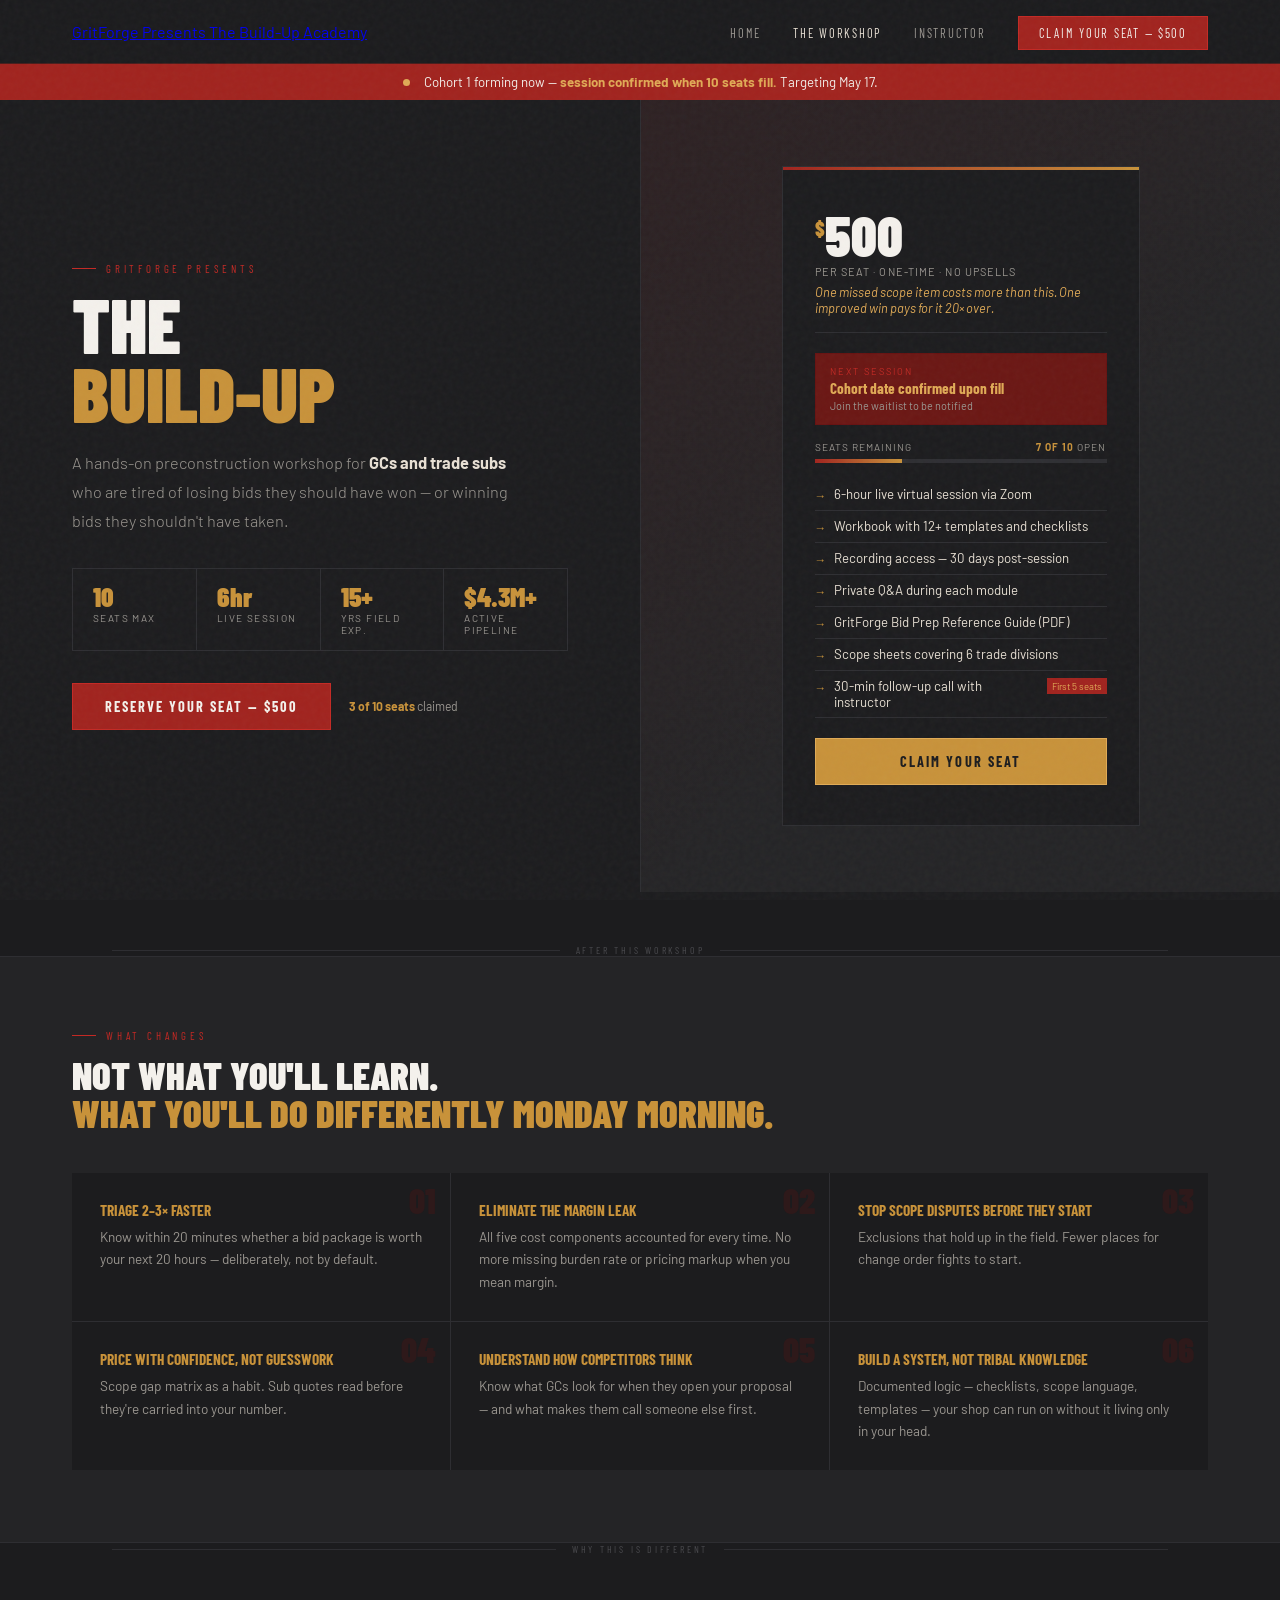
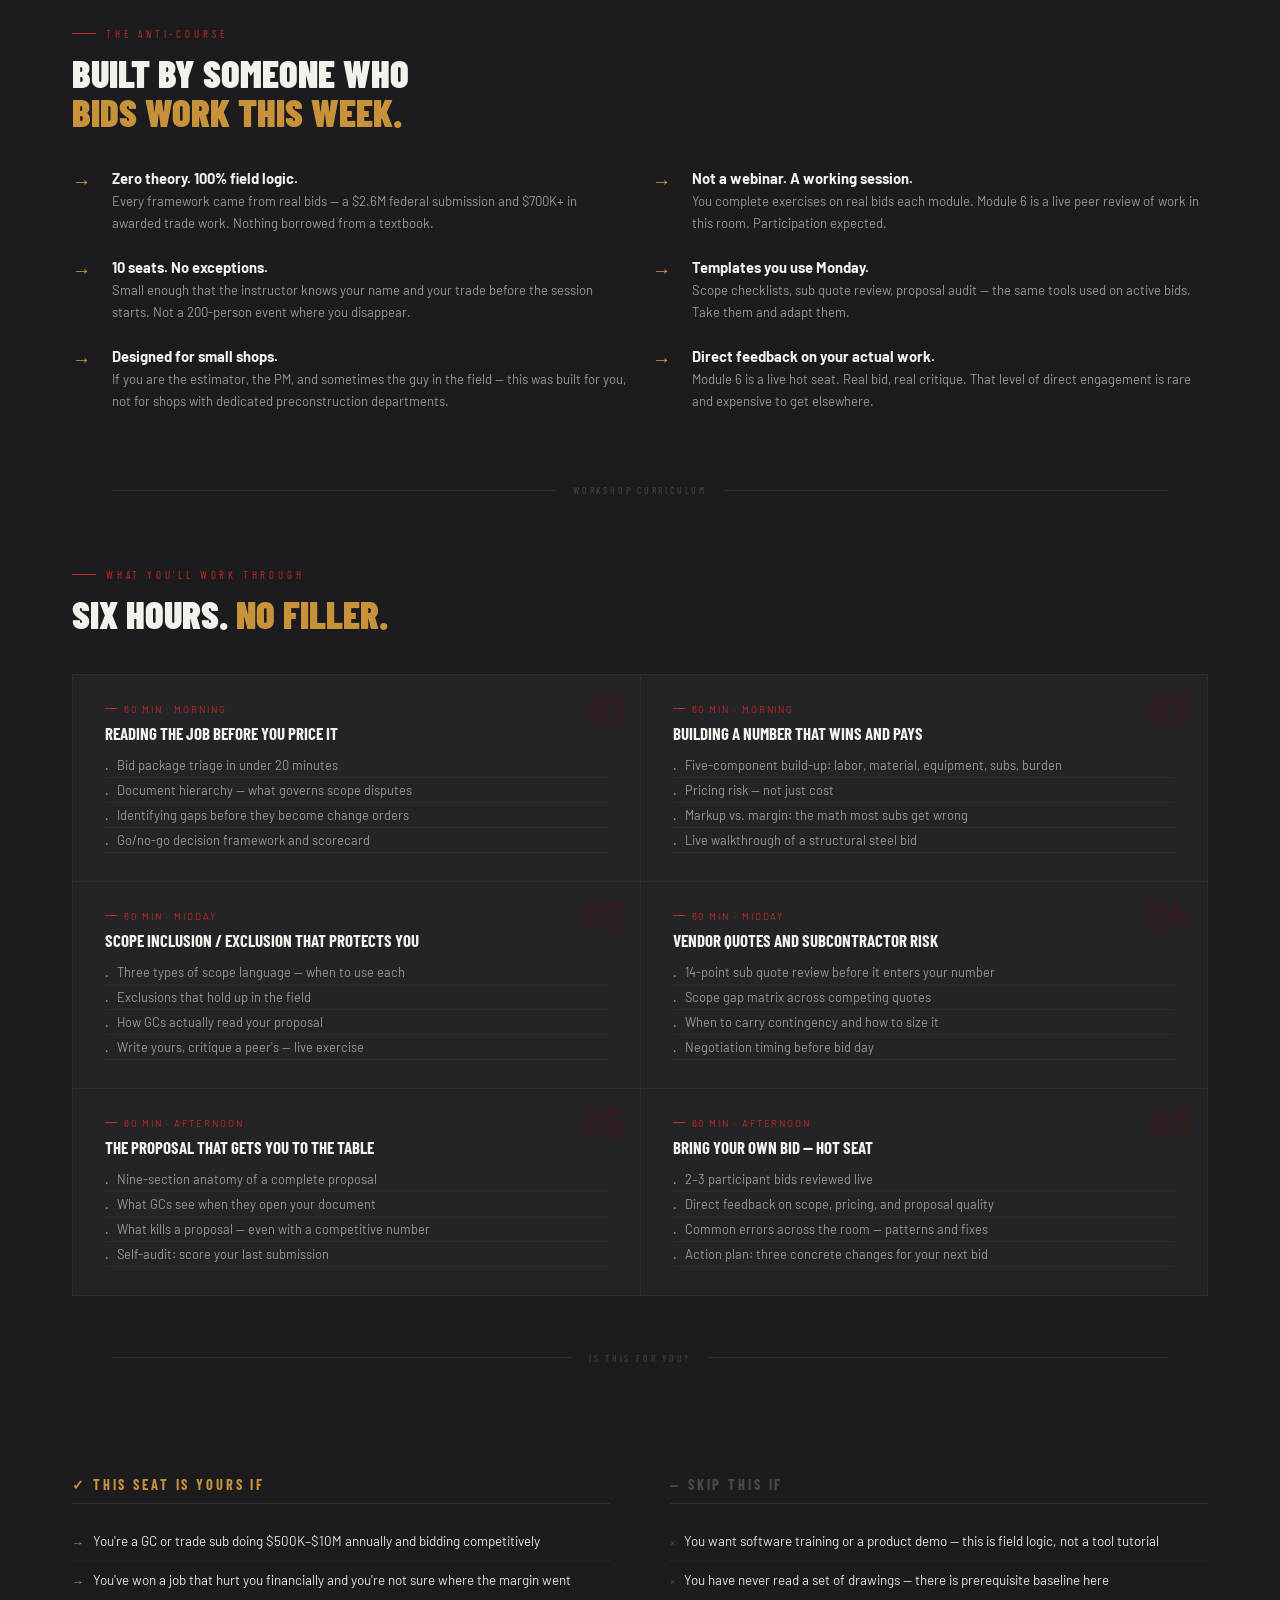
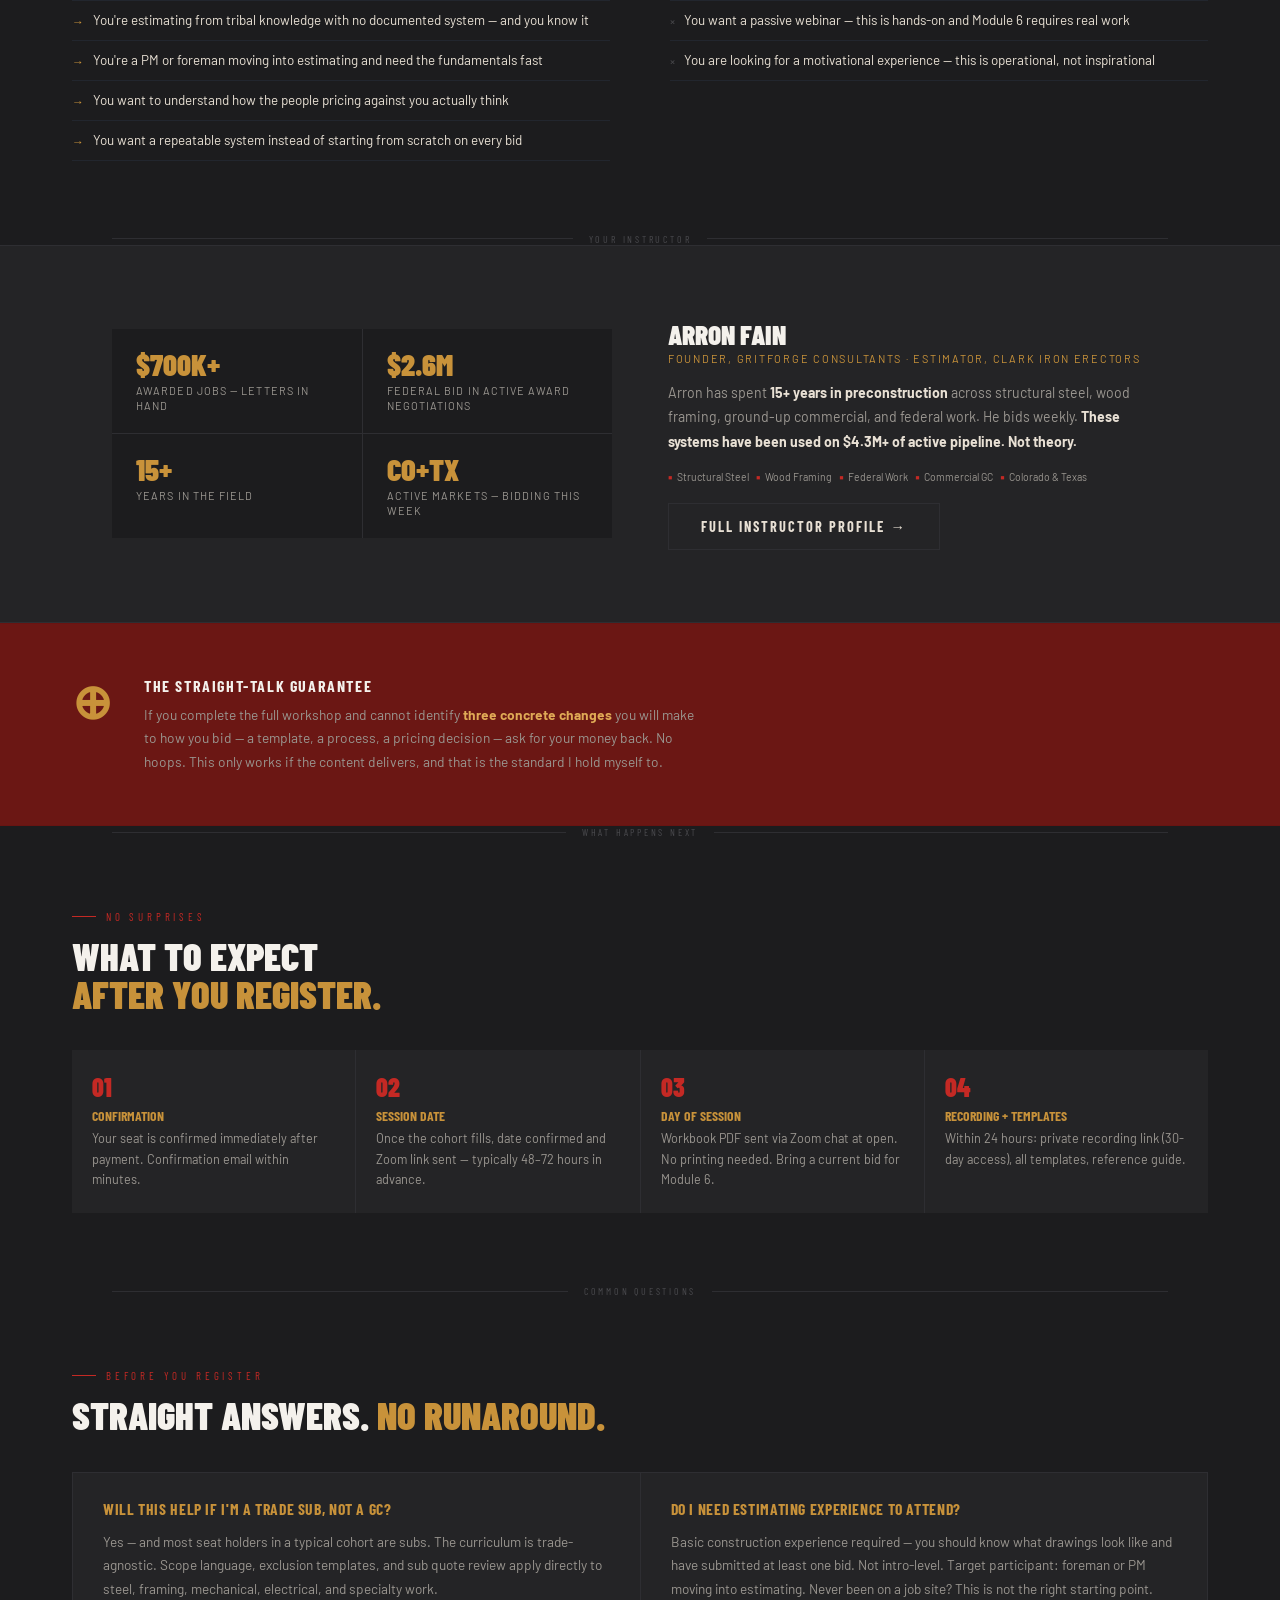
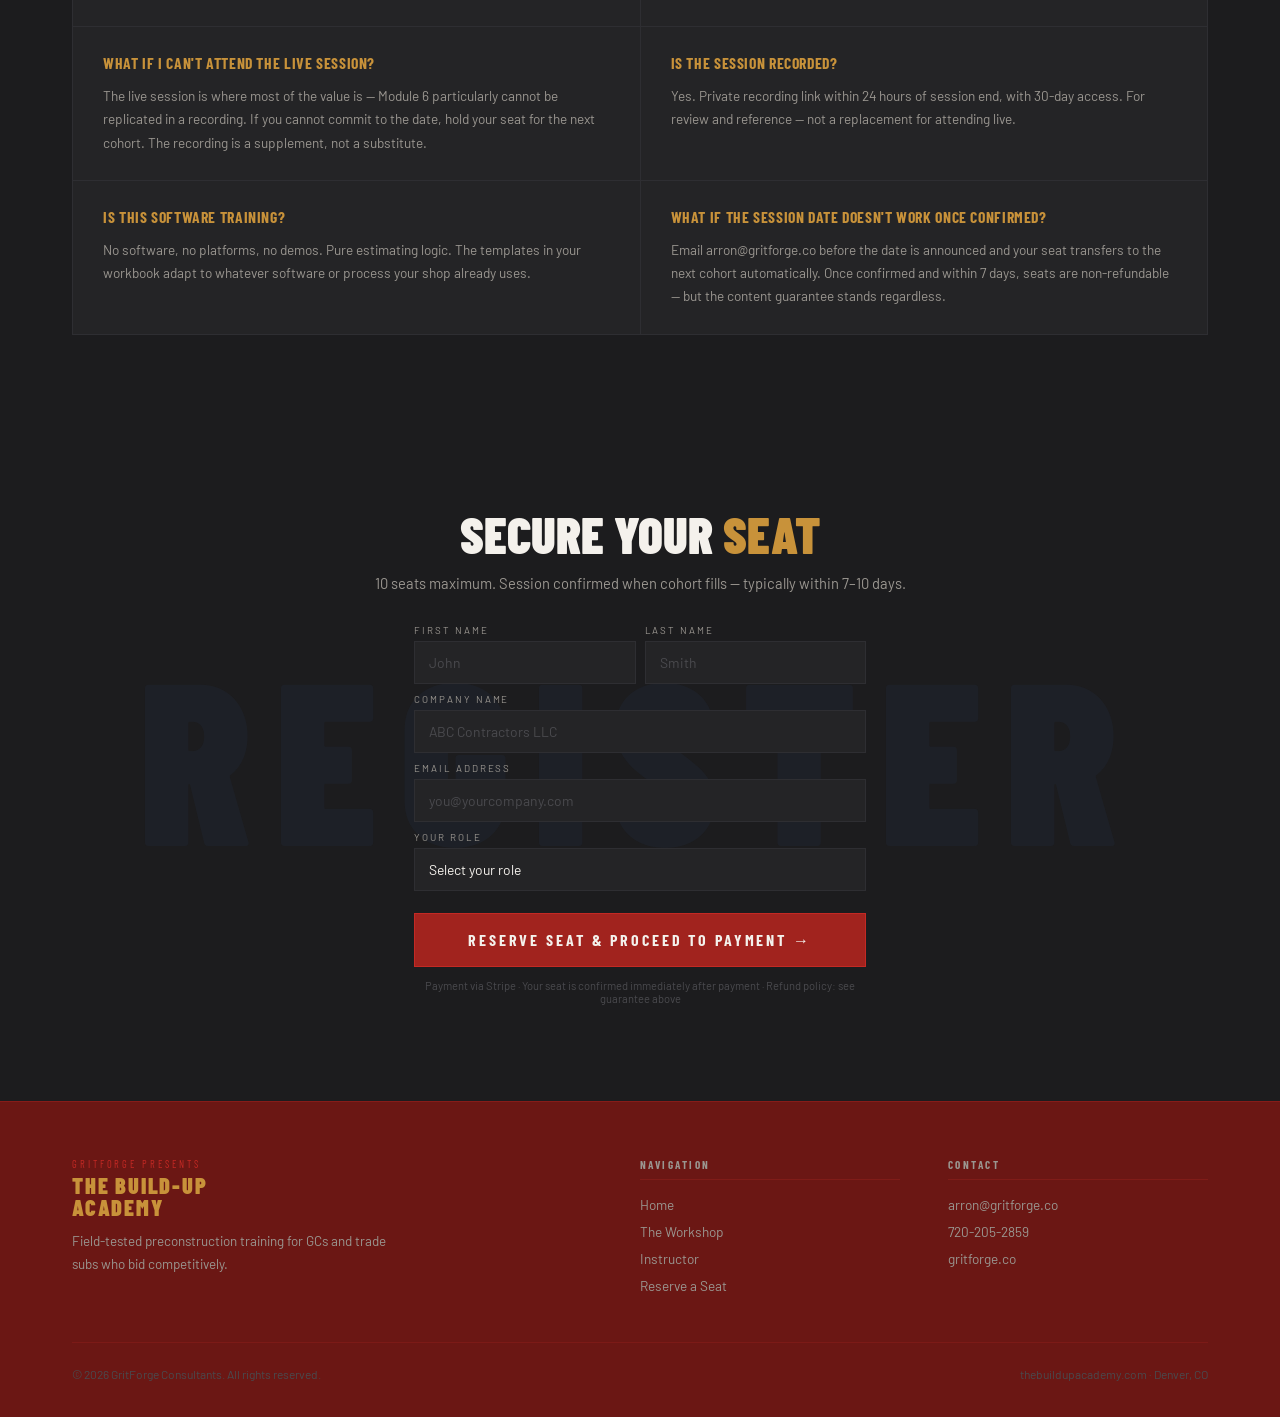
==== commit adf5430d: "Update all 2025 references to 2026 across all pages - index.html footer: © 2025 → © 2026 - workshop." ====
--- a/landing.html
+++ b/landing.html
@@ -295,8 +295,8 @@
       <p class="price-hook">One missed scope item costs more than this. One improved win pays for it 20× over.</p>
       <div class="date-block">
         <div class="date-label">Next Session</div>
-        <div class="date-value">Targeting May 17, 2025</div>
-        <div class="date-sub">Confirmed when cohort fills — you'll be notified immediately</div>
+        <div class="date-value">Cohort date confirmed upon fill</div>
+        <div class="date-sub">Join the waitlist to be notified</div>
       </div>
       <div class="meter">
         <div class="meter-lbl"><span>Seats Remaining</span><span><strong>7 of 10</strong> open</span></div>
@@ -534,7 +534,7 @@
     </div>
   </div>
   <div class="footer-bottom">
-    <span>© 2025 GritForge Consultants. All rights reserved.</span>
+    <span>© 2026 GritForge Consultants. All rights reserved.</span>
     <span>thebuildupacademy.com · Denver, CO</span>
   </div>
 </footer>
--- a/style.css
+++ b/style.css
@@ -12,13 +12,13 @@
   --maroon-dark:  #6B1714;   /* Brick Dark — footer, dark panels */
   --maroon-light: #C42924;   /* Brick Light — hover states */
 
-  --steel:        #0F1E2E;   /* Dark Navy — primary background */
-  --steel-mid:    #162637;   /* Navy Mid — card backgrounds */
-  --steel-light:  #1F3347;   /* Navy Light — borders, dividers */
+  --steel:        #1C1C1E;   /* Dark Charcoal — primary background (from logo) */
+  --steel-mid:    #242426;   /* Charcoal Mid — card backgrounds */
+  --steel-light:  #2E2E32;   /* Charcoal Light — borders, dividers */
 
   --steel-blue:   #6E8AA9;   /* Steel Blue — secondary brand color */
-  --iron:         #4A6480;   /* Iron — subtle dividers, muted elements */
-  --fog:          #A7C0D8;   /* Light Steel — body text on dark, accents */
+  --iron:         #4A4A4E;   /* Iron — subtle dividers, muted elements */
+  --fog:          #9A9690;   /* Warm Gray — from GRITFORGE wordmark tone */
 
   --bone:         #E8E0D4;   /* Bone/Cream — body text on dark */
   --amber:        #C8923A;   /* Amber/Gold — highlights, hero accent */
@@ -64,7 +64,7 @@
   position: sticky;
   top: 0;
   z-index: 100;
-  background: rgba(15, 30, 46, 0.96);
+  background: rgba(28, 28, 30, 0.96);
   backdrop-filter: blur(10px);
   border-bottom: 1px solid rgba(161, 35, 30, 0.35);
   display: flex;
@@ -74,15 +74,49 @@
 }
 
 .nav-logo {
-  display: flex;
-  align-items: center;
+  display: inline-flex;
+  align-items: center;
+  gap: 9px;
   text-decoration: none;
   flex-shrink: 0;
 }
-.nav-logo img {
-  height: 36px;
-  width: auto;
-  display: block;
+.nav-hex {
+  width: 28px;
+  height: 32px;
+  background: var(--maroon);
+  clip-path: polygon(50% 0%, 100% 25%, 100% 75%, 50% 100%, 0% 75%, 0% 25%);
+  display: flex;
+  align-items: center;
+  justify-content: center;
+  flex-shrink: 0;
+}
+.nav-hex span {
+  font-family: var(--font-display);
+  font-weight: 900;
+  font-size: 0.7rem;
+  color: var(--bone);
+  letter-spacing: -0.02em;
+}
+.nav-wordmark {
+  display: flex;
+  flex-direction: column;
+  gap: 1px;
+  line-height: 1;
+}
+.nav-wordmark .nw-name {
+  font-family: var(--font-display);
+  font-weight: 700;
+  font-size: 1rem;
+  letter-spacing: 0.1em;
+  color: var(--bone);
+  text-transform: uppercase;
+}
+.nav-wordmark .nw-sub {
+  font-family: var(--font-display);
+  font-size: 0.42rem;
+  letter-spacing: 0.3em;
+  color: var(--iron);
+  text-transform: uppercase;
 }
 
 .nav-links {
@@ -133,7 +167,7 @@
   width: auto;
   display: block;
   margin-bottom: 12px;
-  opacity: 0.88;
+  mix-blend-mode: lighten;
 }
 .footer-brand-block .fb-presents {
   font-family: var(--font-display);
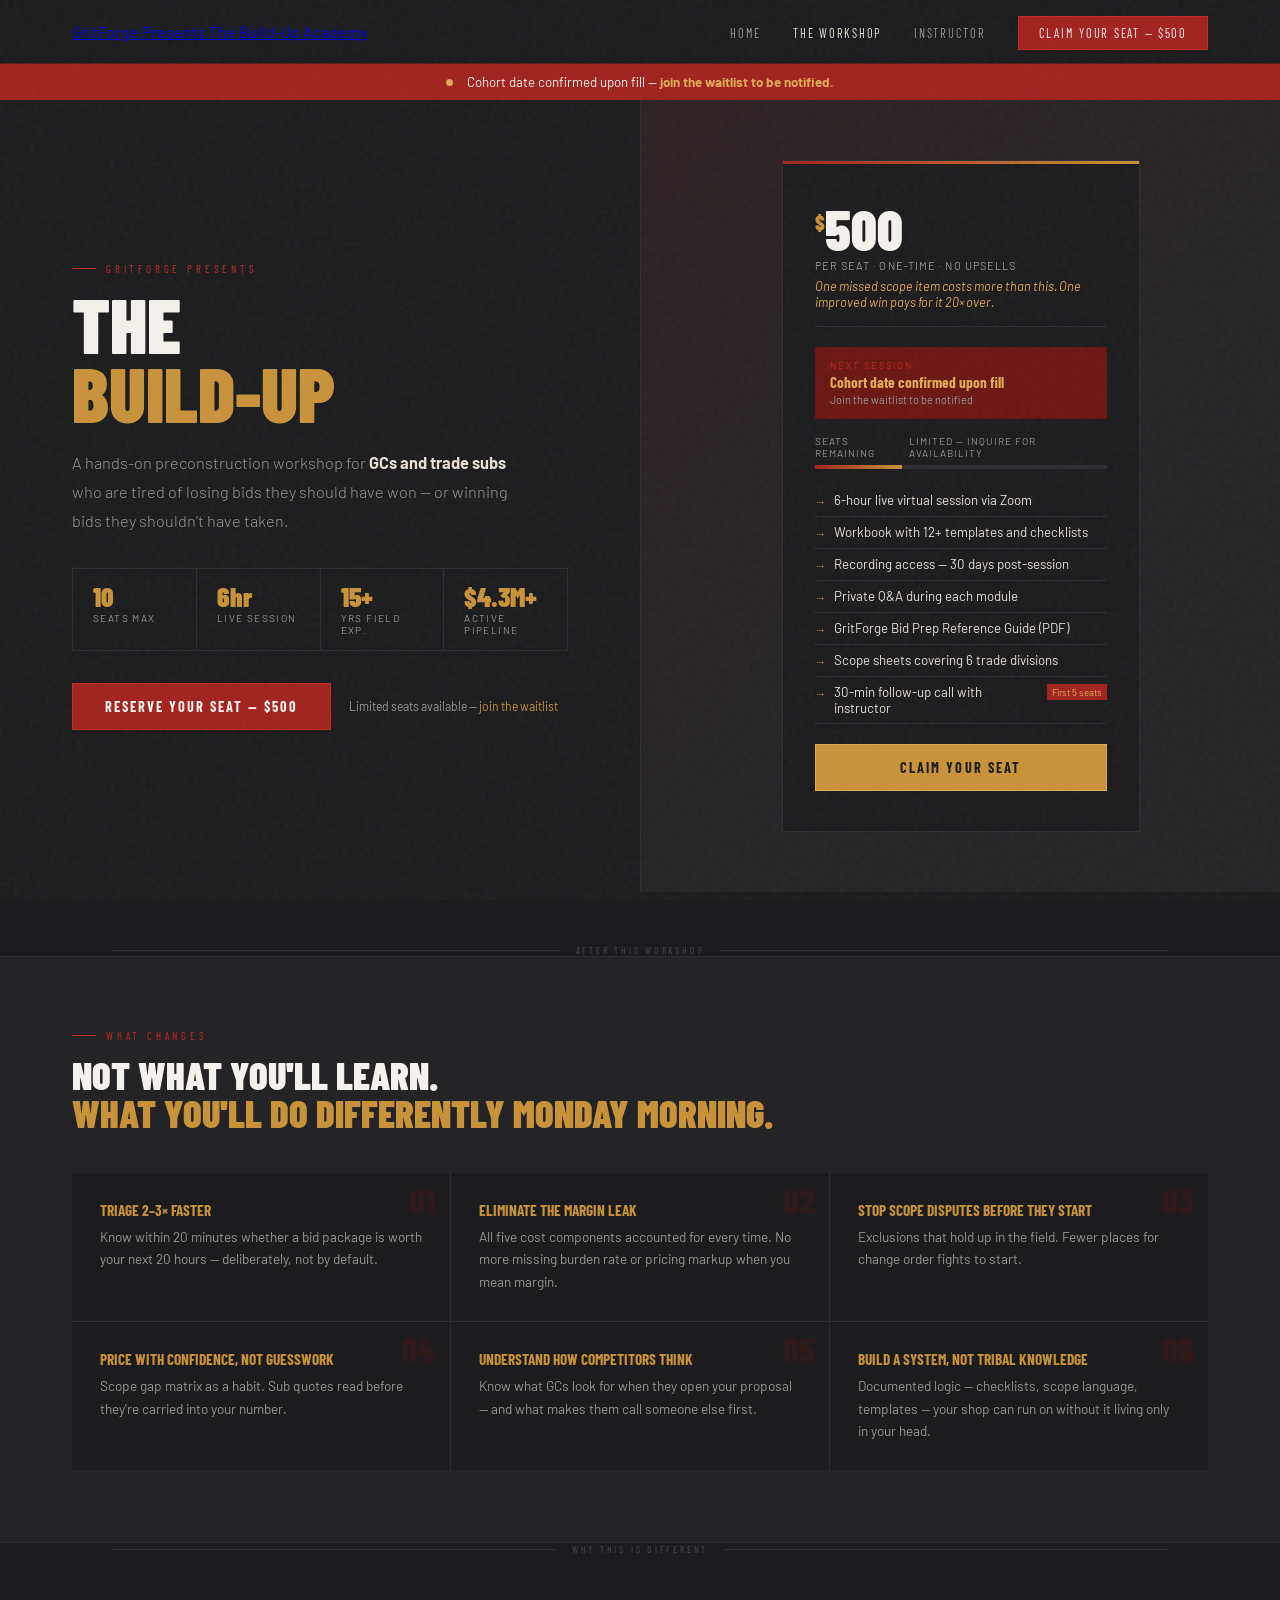
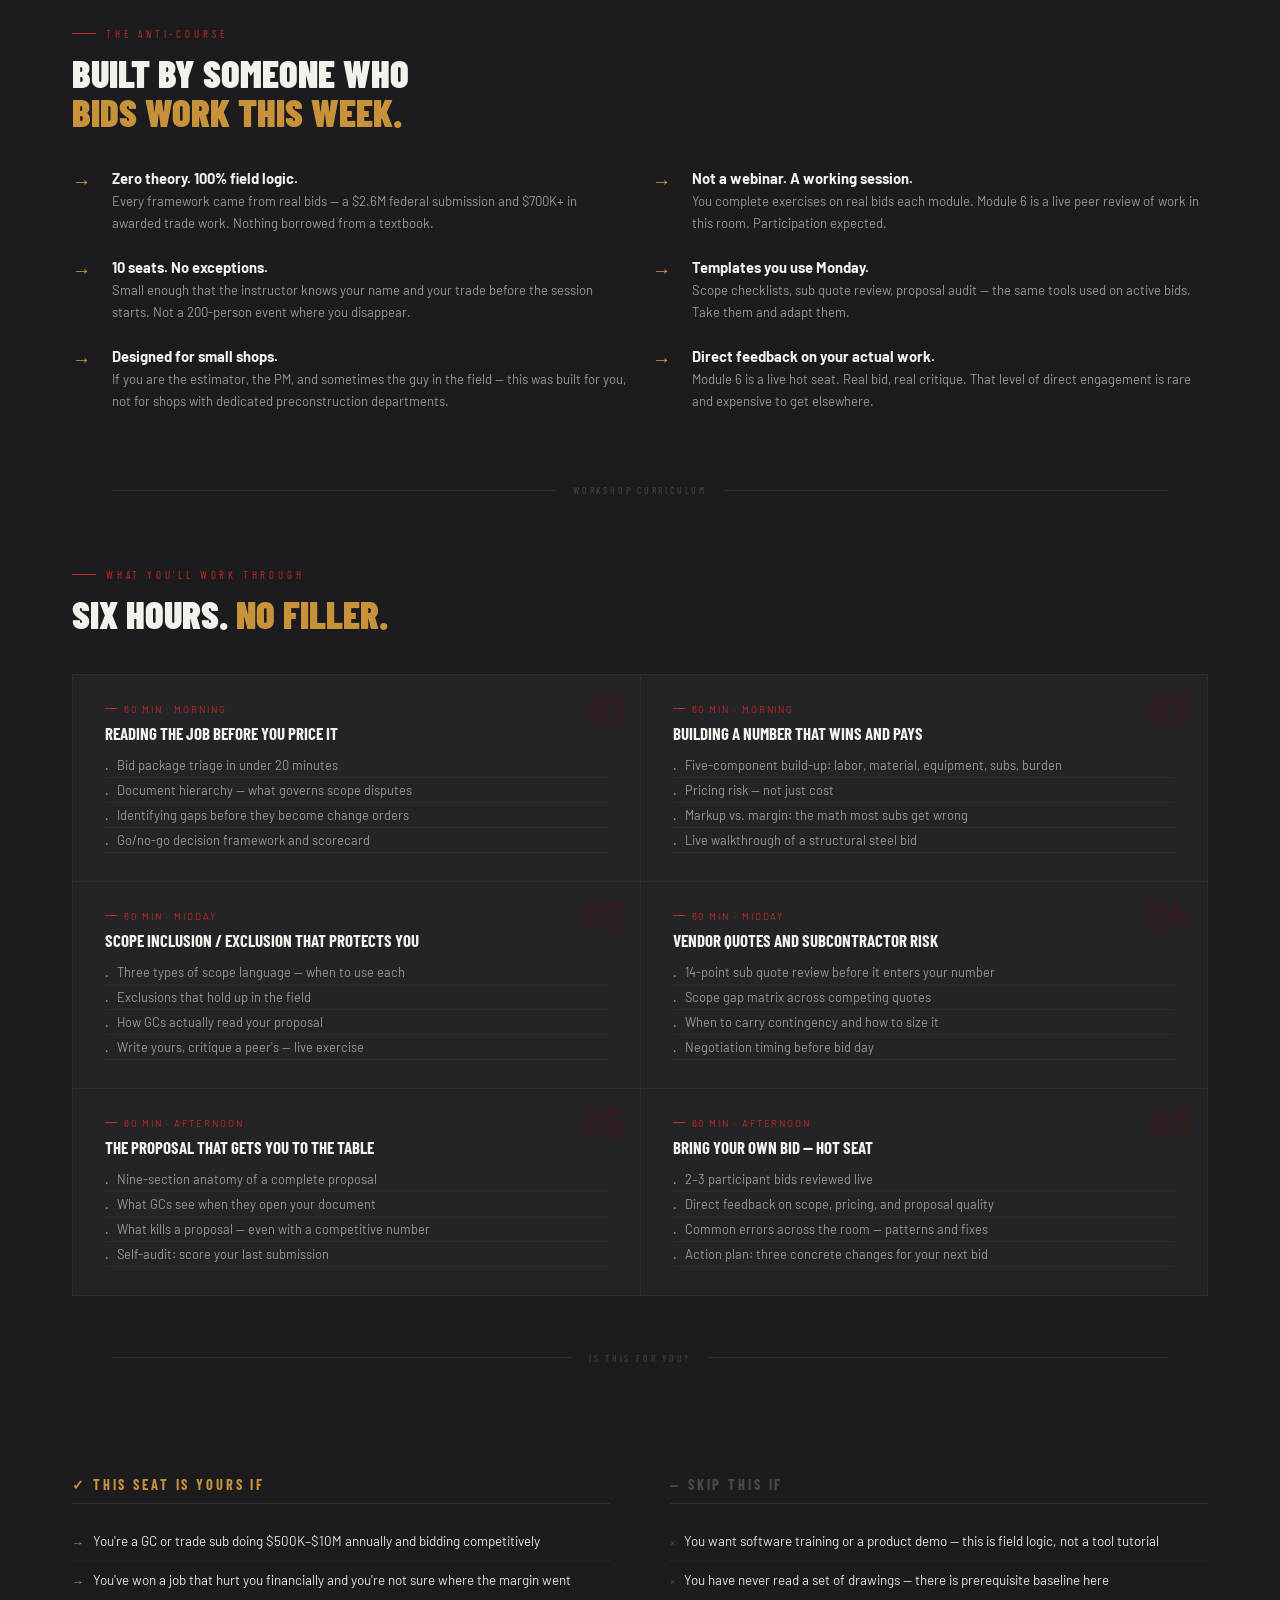
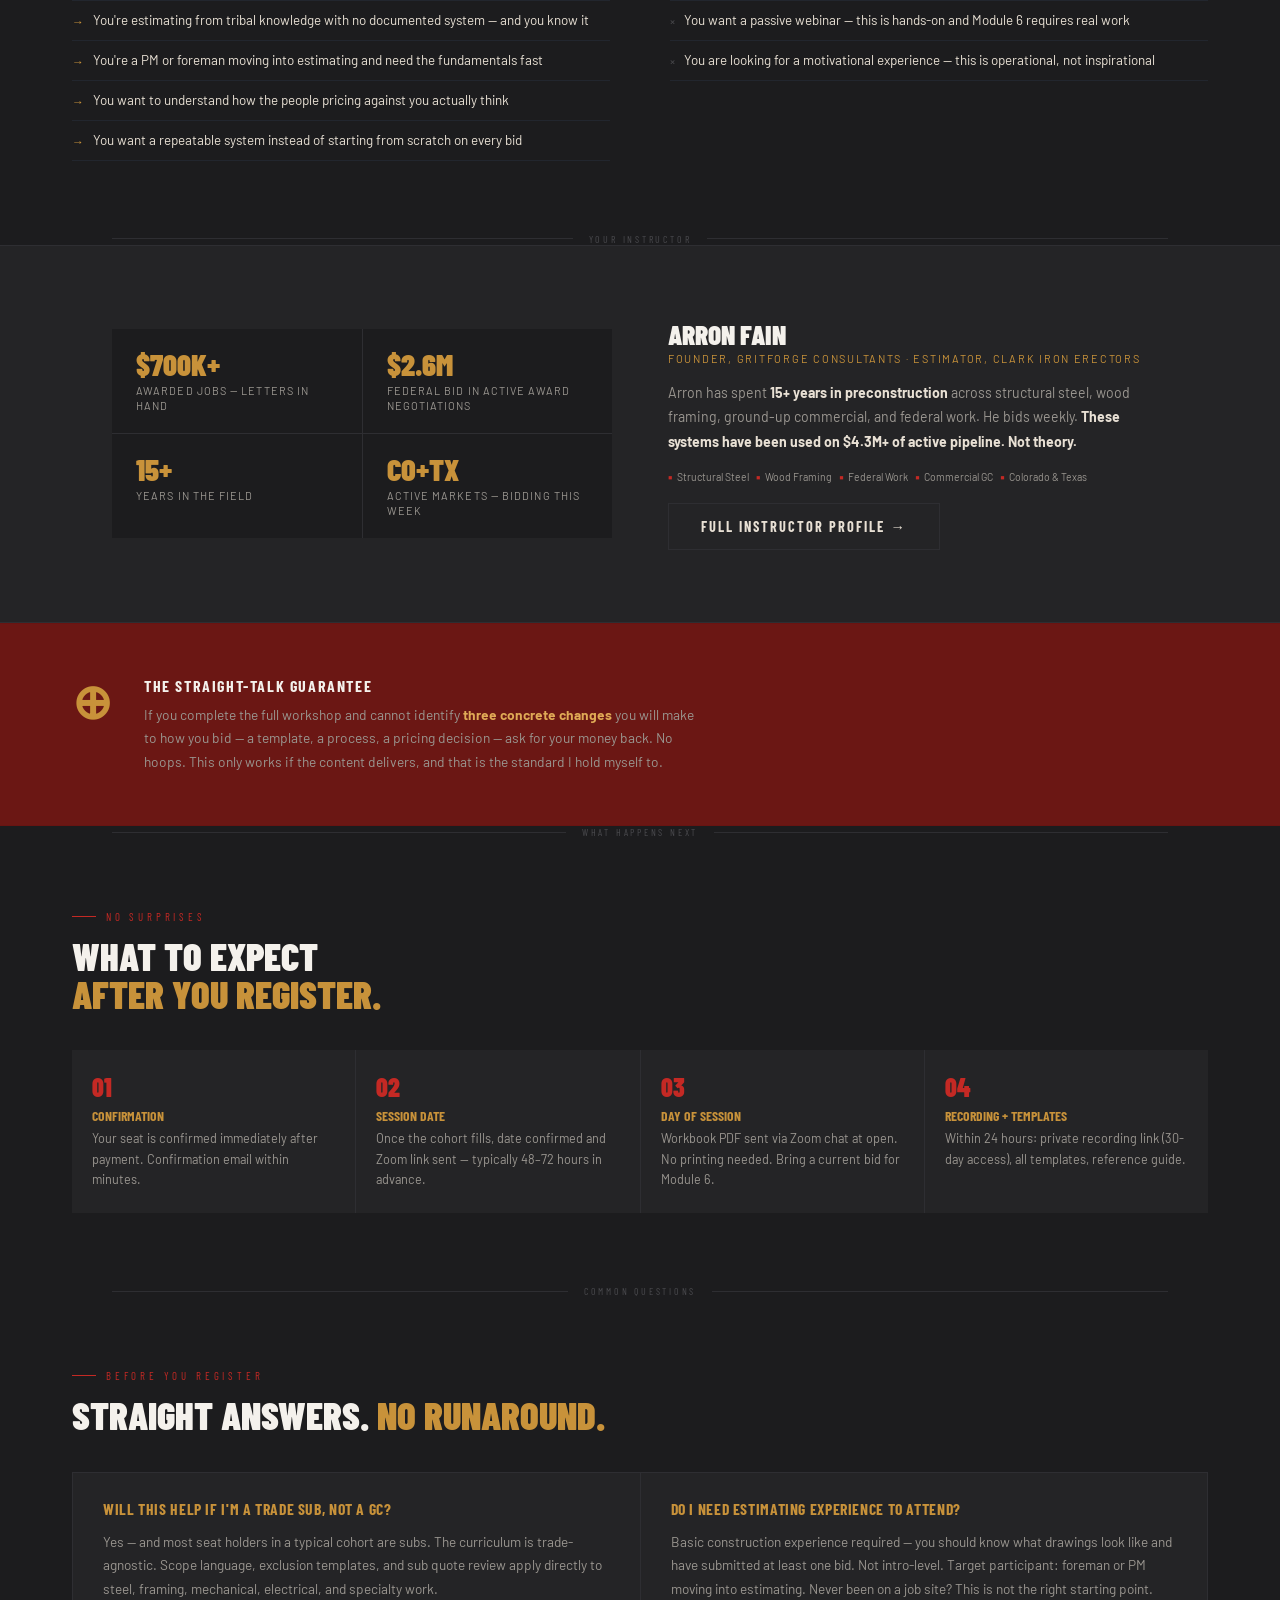
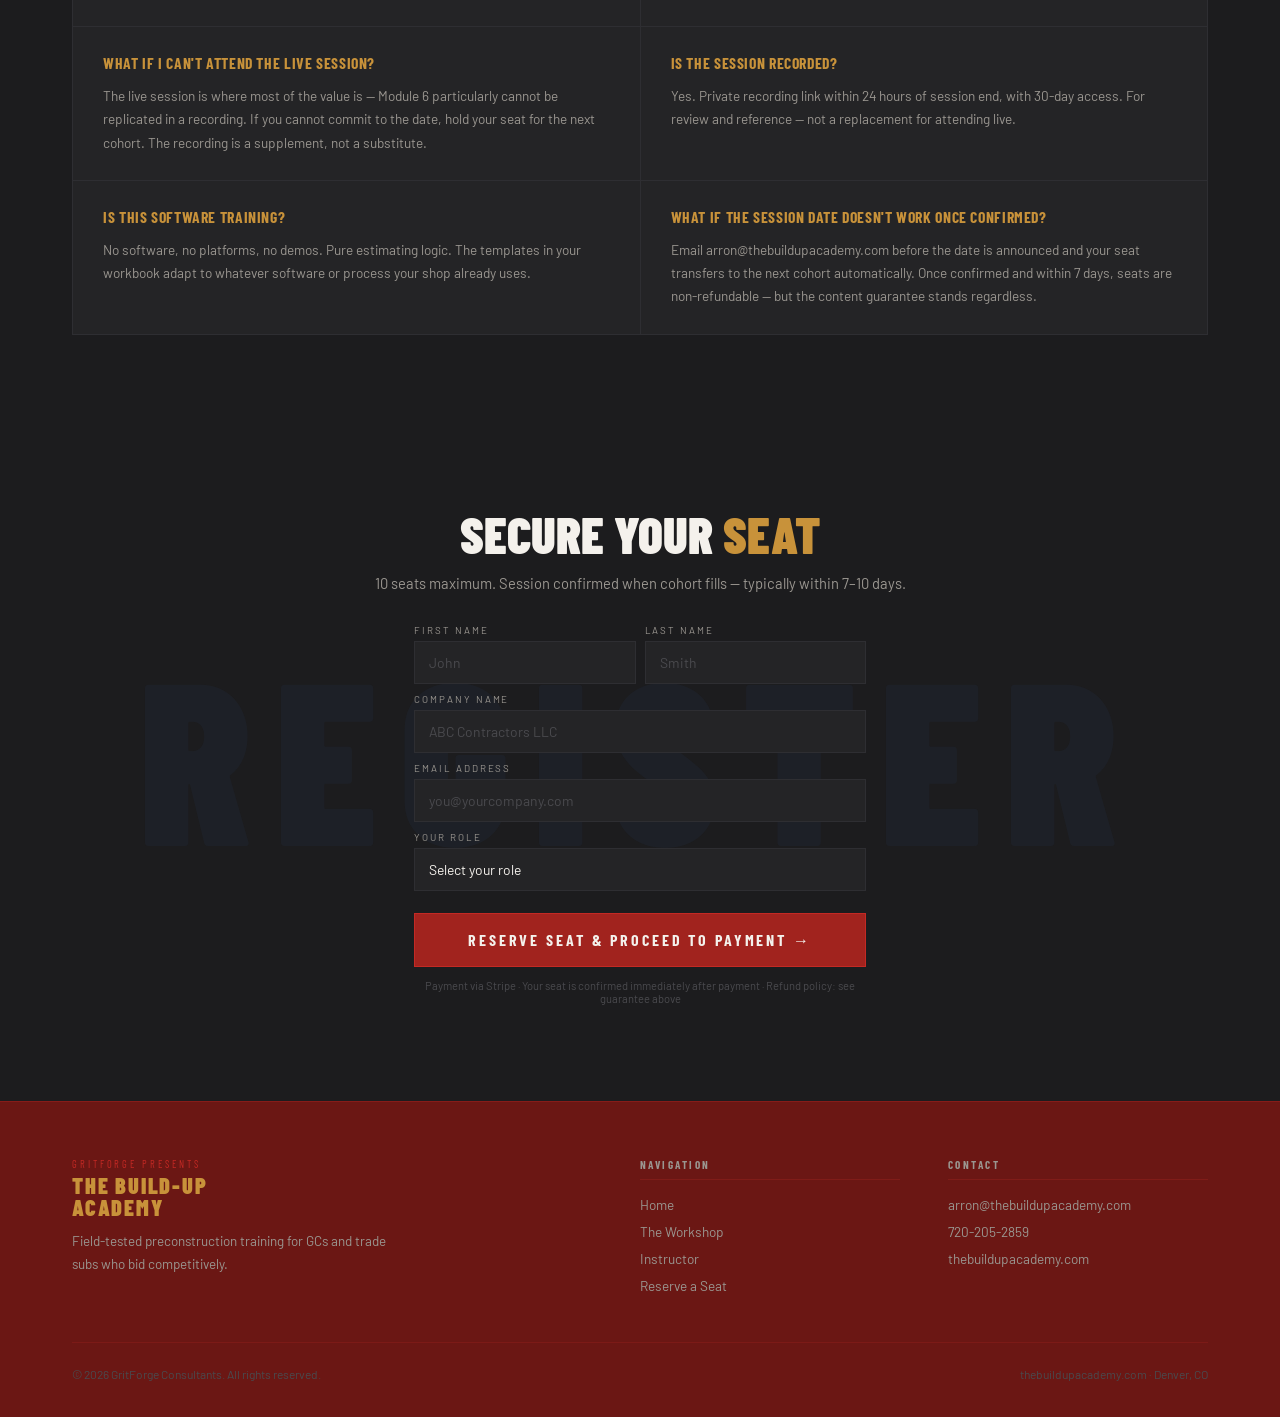
==== commit 65721a1f: "Add waitlist page; update nav + fix remaining stale content New: - waitlist.html: join waitlist / re" ====
--- a/landing.html
+++ b/landing.html
@@ -268,7 +268,7 @@
 <!-- URGENCY -->
 <div class="urgency">
   <span class="u-dot"></span>
-  <span>Cohort 1 forming now — <strong>session confirmed when 10 seats fill.</strong> Targeting May 17.</span>
+  <span>Cohort date confirmed upon fill — <strong>join the waitlist to be notified.</strong></span>
 </div>
 
 <!-- HERO -->
@@ -285,7 +285,7 @@
     </div>
     <div class="hero-actions fade d4">
       <a href="#register" class="btn btn-primary">Reserve Your Seat — $500</a>
-      <span class="seats-note"><strong>3 of 10 seats</strong> claimed</span>
+      <span class="seats-note">Limited seats available — <a href="waitlist.html" style="color:var(--amber);text-decoration:none;">join the waitlist</a></span>
     </div>
   </div>
   <div class="hero-right">
@@ -299,7 +299,7 @@
         <div class="date-sub">Join the waitlist to be notified</div>
       </div>
       <div class="meter">
-        <div class="meter-lbl"><span>Seats Remaining</span><span><strong>7 of 10</strong> open</span></div>
+        <div class="meter-lbl"><span>Seats Remaining</span><span>Limited — inquire for availability</span></div>
         <div class="meter-bar"><div class="meter-fill" id="mf"></div></div>
       </div>
       <ul class="includes">
@@ -468,7 +468,7 @@
       <div class="faq-item reveal"><div class="faq-q">What if I can't attend the live session?</div><div class="faq-a">The live session is where most of the value is — Module 6 particularly cannot be replicated in a recording. If you cannot commit to the date, hold your seat for the next cohort. The recording is a supplement, not a substitute.</div></div>
       <div class="faq-item reveal"><div class="faq-q">Is the session recorded?</div><div class="faq-a">Yes. Private recording link within 24 hours of session end, with 30-day access. For review and reference — not a replacement for attending live.</div></div>
       <div class="faq-item reveal"><div class="faq-q">Is this software training?</div><div class="faq-a">No software, no platforms, no demos. Pure estimating logic. The templates in your workbook adapt to whatever software or process your shop already uses.</div></div>
-      <div class="faq-item reveal"><div class="faq-q">What if the session date doesn't work once confirmed?</div><div class="faq-a">Email arron@gritforge.co before the date is announced and your seat transfers to the next cohort automatically. Once confirmed and within 7 days, seats are non-refundable — but the content guarantee stands regardless.</div></div>
+      <div class="faq-item reveal"><div class="faq-q">What if the session date doesn't work once confirmed?</div><div class="faq-a">Email arron@thebuildupacademy.com before the date is announced and your seat transfers to the next cohort automatically. Once confirmed and within 7 days, seats are non-refundable — but the content guarantee stands regardless.</div></div>
     </div>
   </div>
 </section>
@@ -527,9 +527,9 @@
     <div class="footer-col">
       <h4>Contact</h4>
       <ul>
-        <li><a href="mailto:arron@gritforge.co">arron@gritforge.co</a></li>
+        <li><a href="mailto:arron@thebuildupacademy.com">arron@thebuildupacademy.com</a></li>
         <li><a href="tel:7202052859">720-205-2859</a></li>
-        <li><a href="https://gritforge.co">gritforge.co</a></li>
+        <li><a href="https://thebuildupacademy.com">thebuildupacademy.com</a></li>
       </ul>
     </div>
   </div>
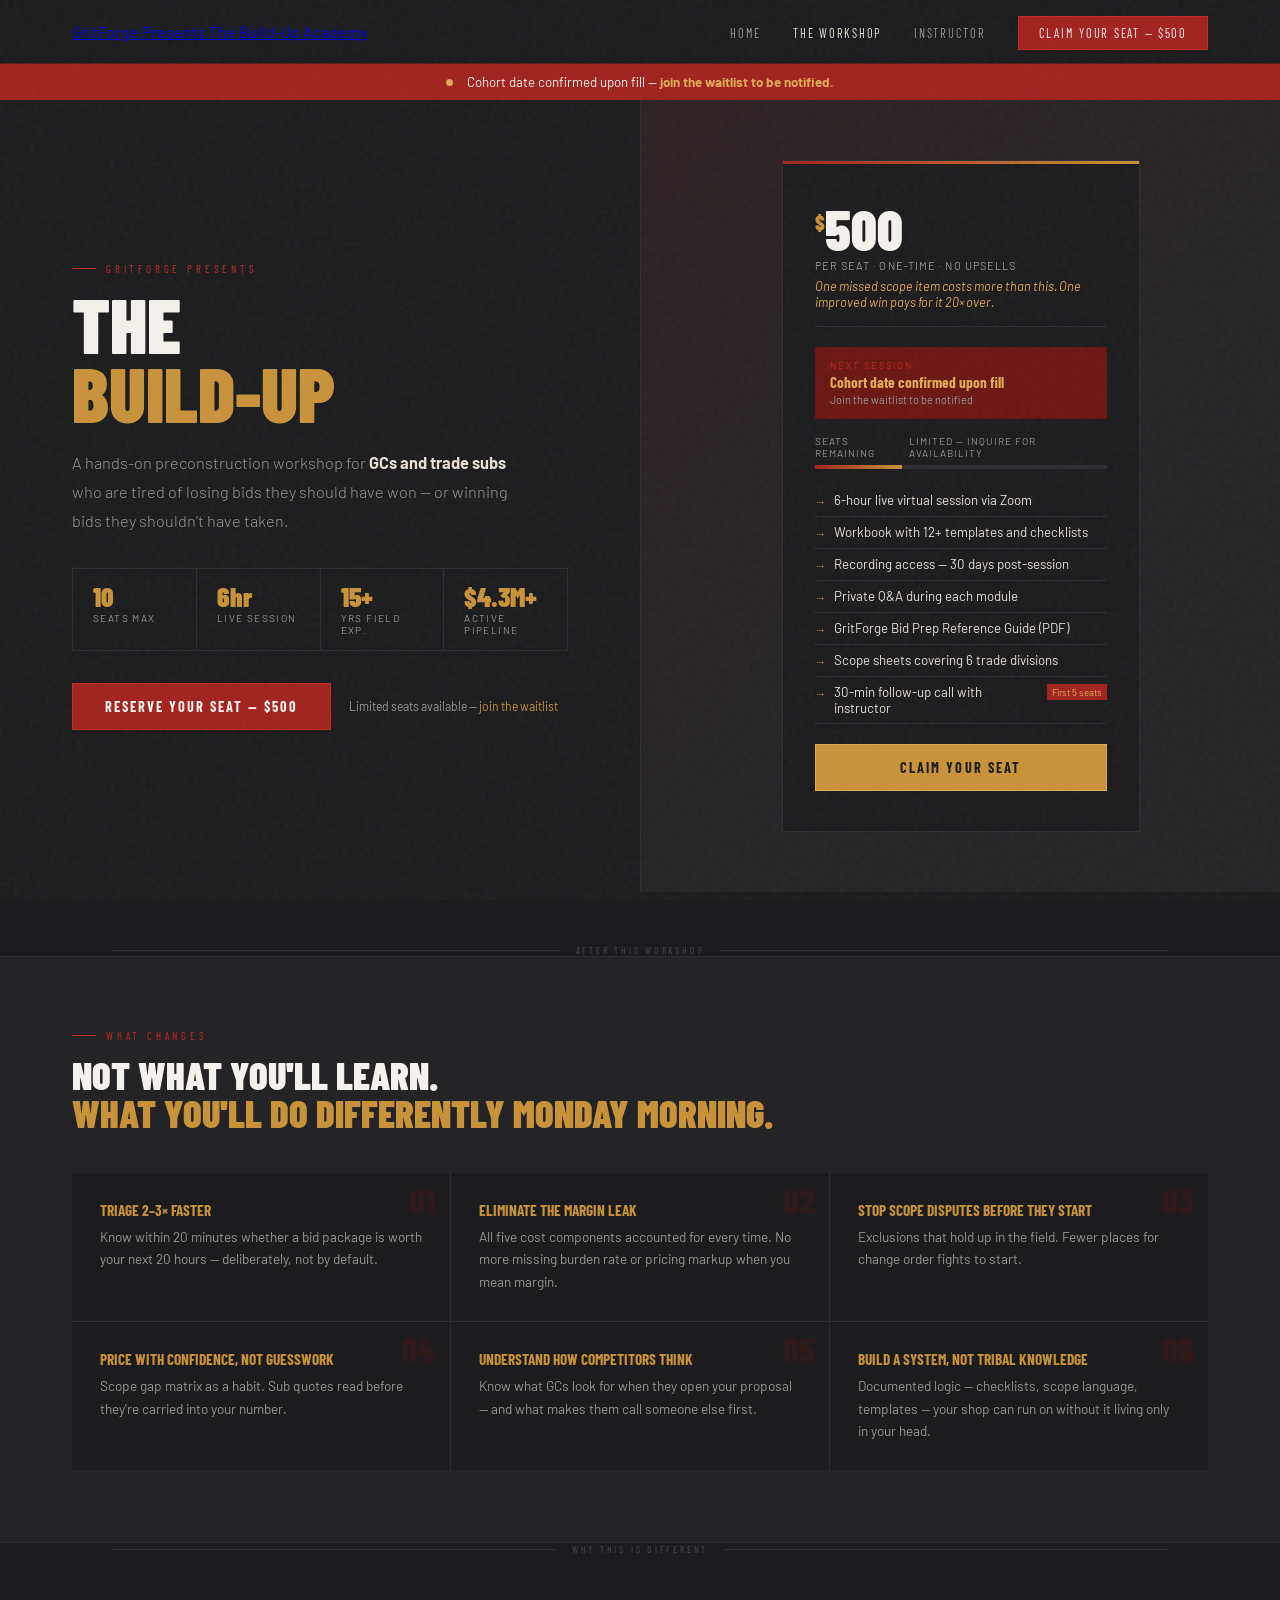
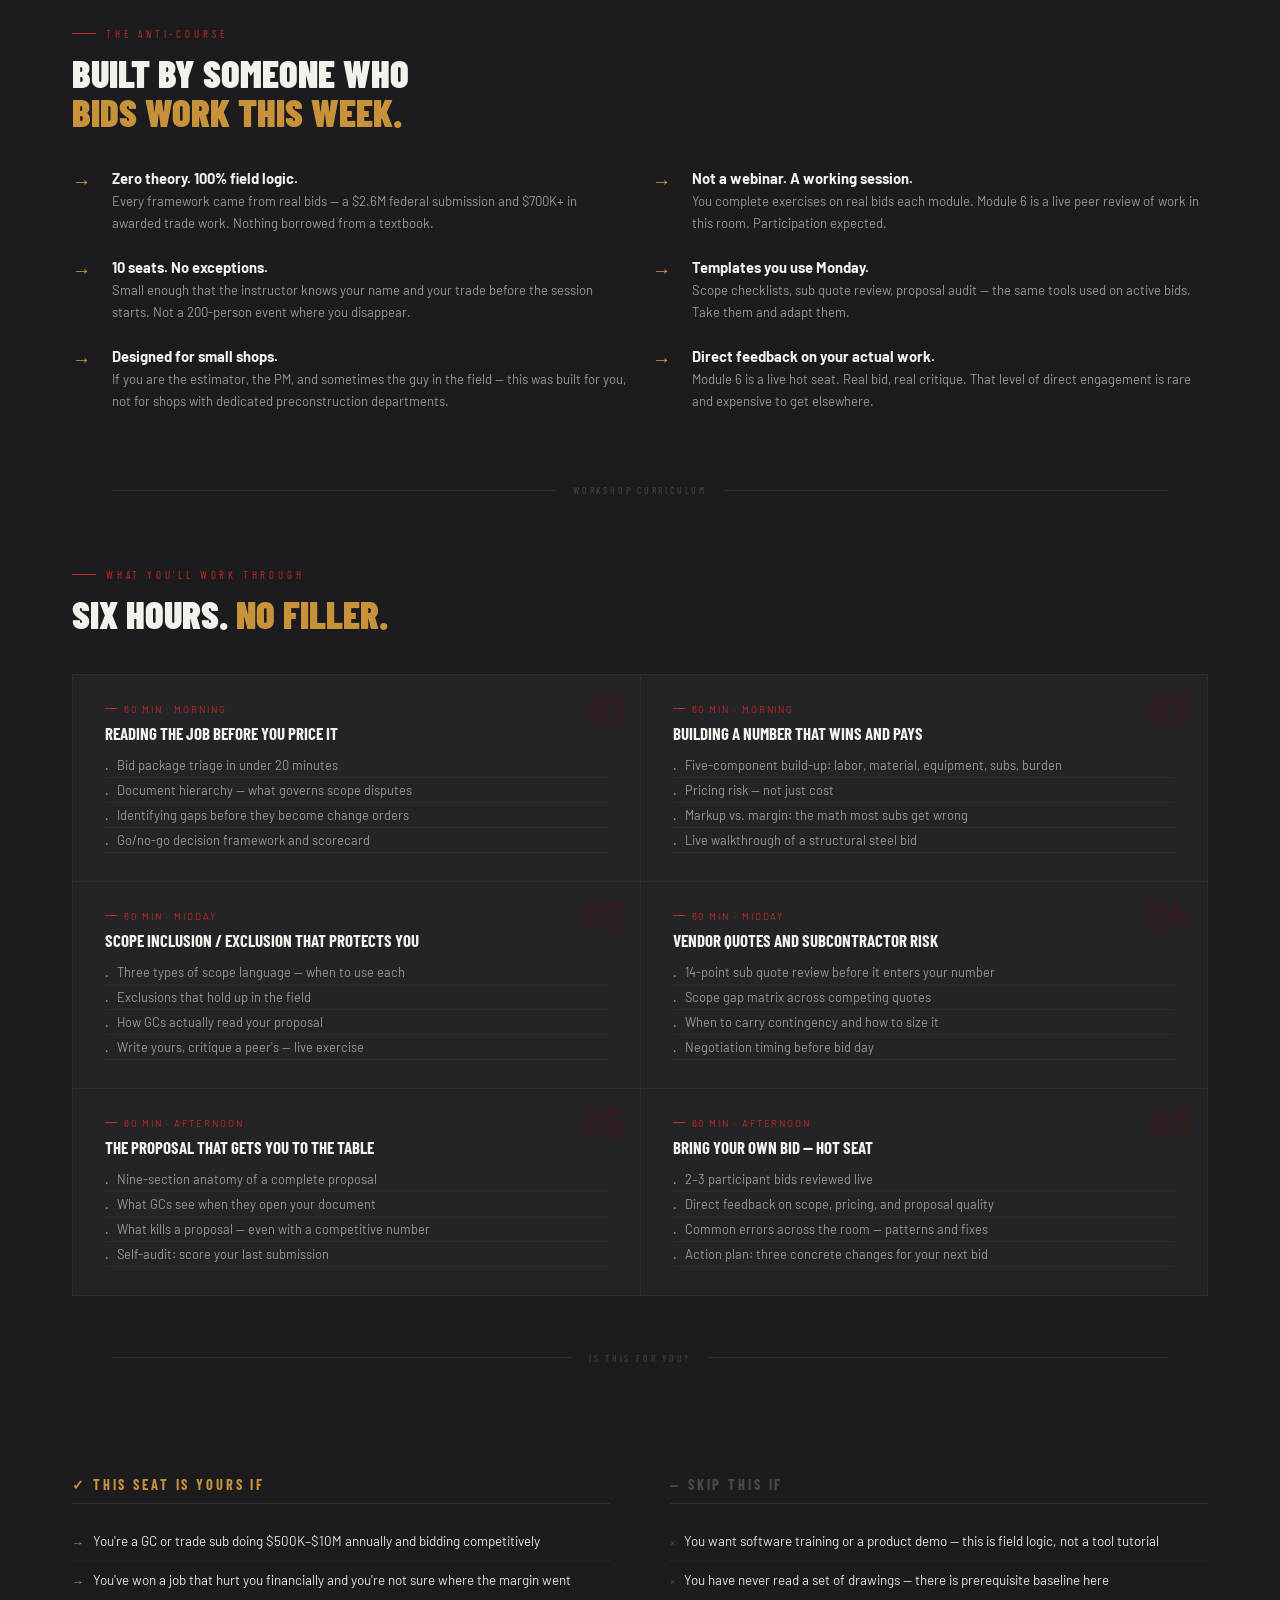
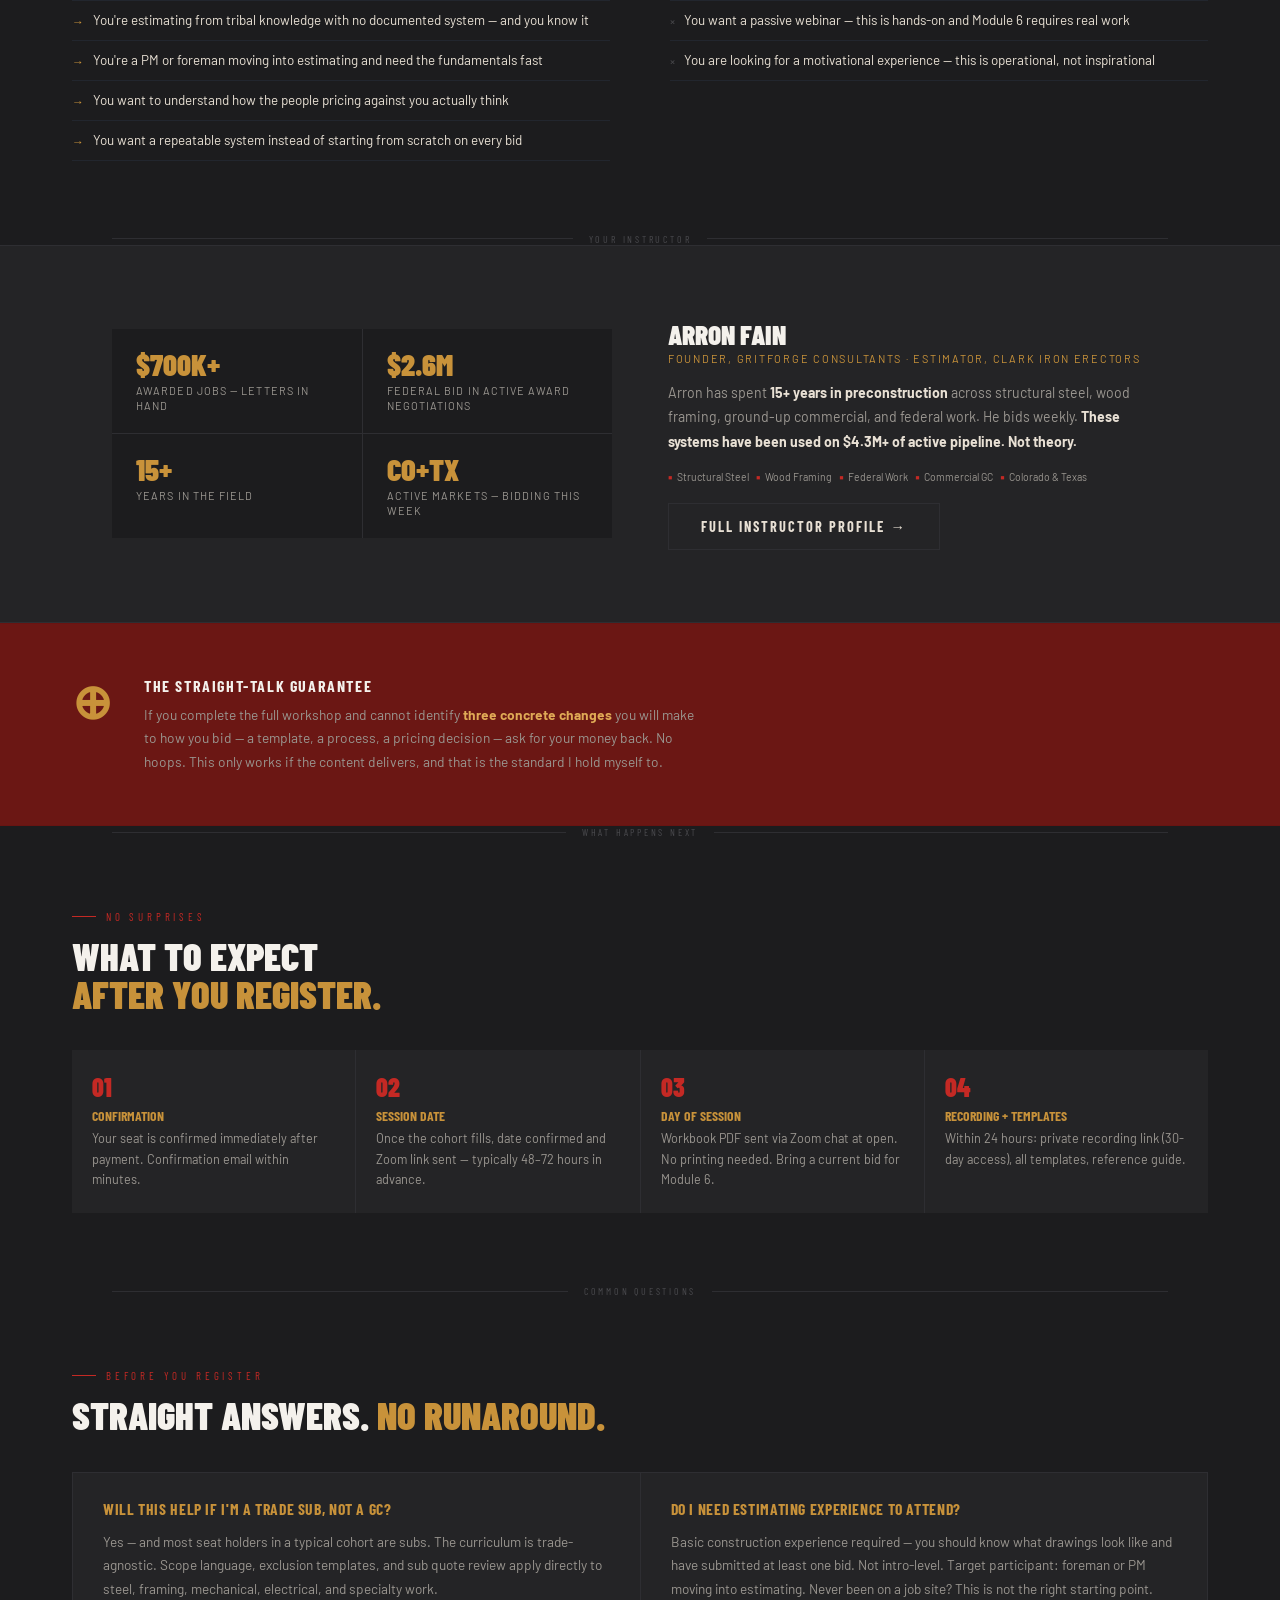
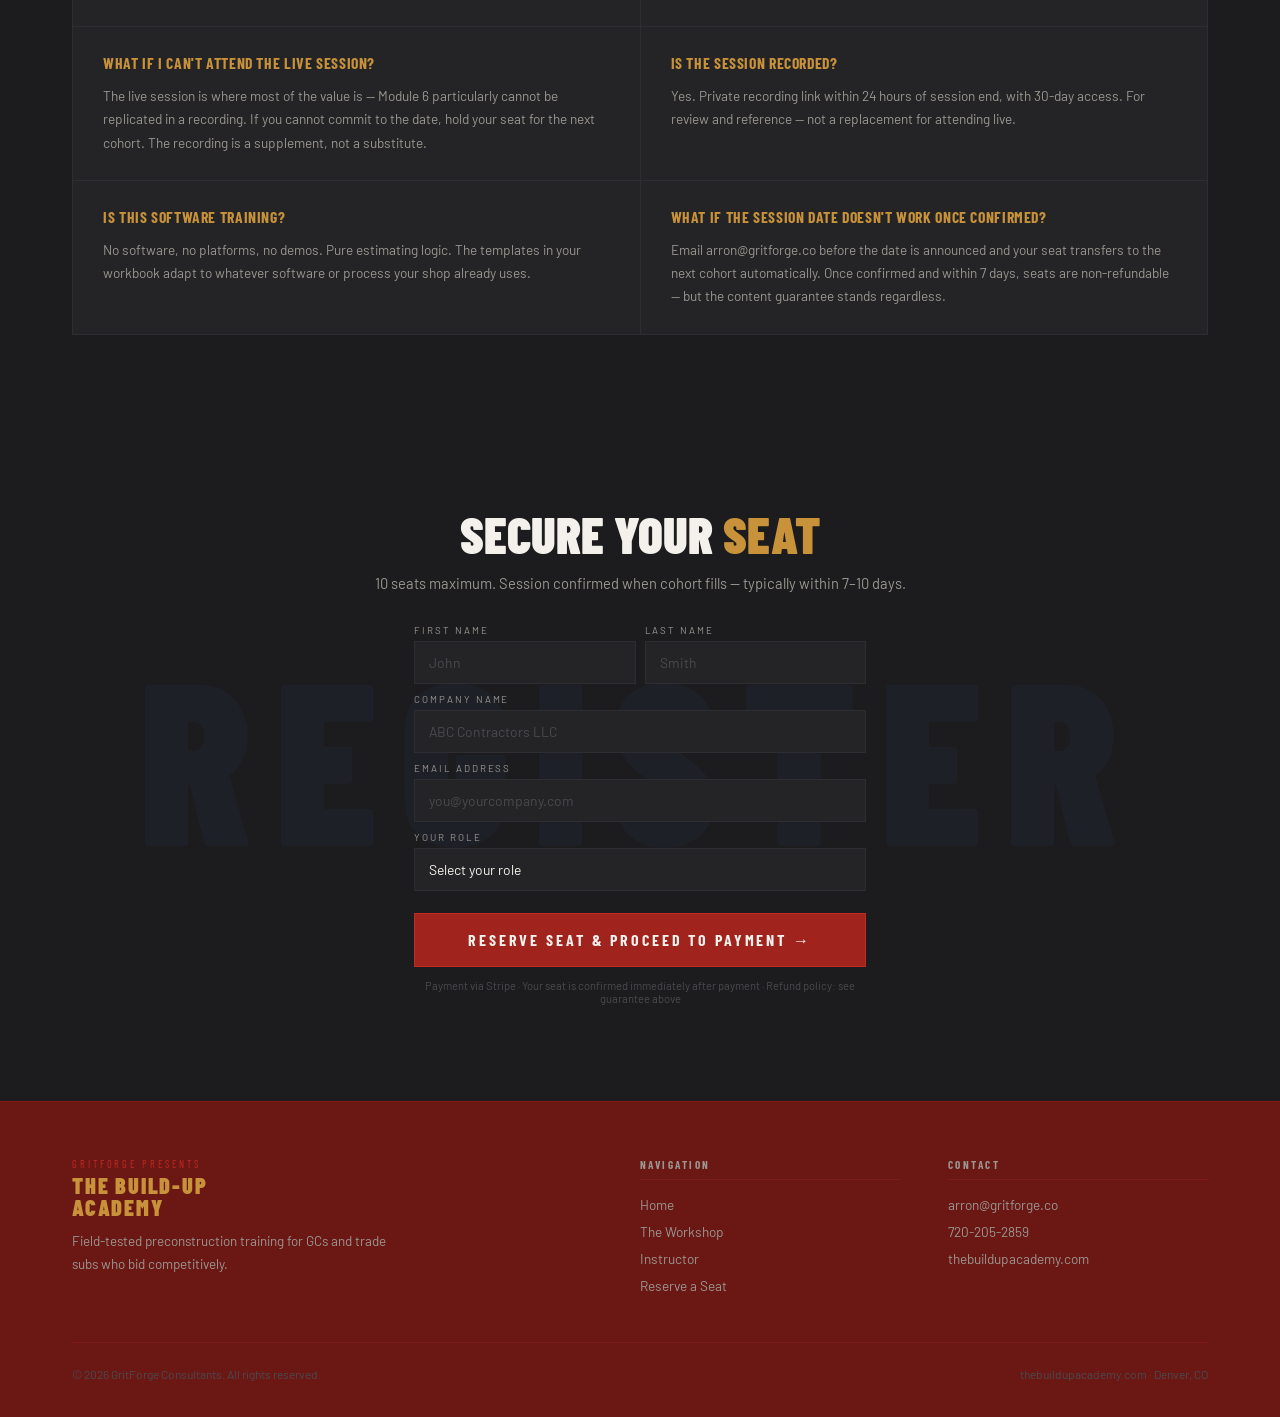
==== commit 669baaa0: "Update contact email from arron@thebuildupacademy.com to arron@gritforge.co Replaced all 7 instances" ====
--- a/landing.html
+++ b/landing.html
@@ -468,7 +468,7 @@
       <div class="faq-item reveal"><div class="faq-q">What if I can't attend the live session?</div><div class="faq-a">The live session is where most of the value is — Module 6 particularly cannot be replicated in a recording. If you cannot commit to the date, hold your seat for the next cohort. The recording is a supplement, not a substitute.</div></div>
       <div class="faq-item reveal"><div class="faq-q">Is the session recorded?</div><div class="faq-a">Yes. Private recording link within 24 hours of session end, with 30-day access. For review and reference — not a replacement for attending live.</div></div>
       <div class="faq-item reveal"><div class="faq-q">Is this software training?</div><div class="faq-a">No software, no platforms, no demos. Pure estimating logic. The templates in your workbook adapt to whatever software or process your shop already uses.</div></div>
-      <div class="faq-item reveal"><div class="faq-q">What if the session date doesn't work once confirmed?</div><div class="faq-a">Email arron@thebuildupacademy.com before the date is announced and your seat transfers to the next cohort automatically. Once confirmed and within 7 days, seats are non-refundable — but the content guarantee stands regardless.</div></div>
+      <div class="faq-item reveal"><div class="faq-q">What if the session date doesn't work once confirmed?</div><div class="faq-a">Email arron@gritforge.co before the date is announced and your seat transfers to the next cohort automatically. Once confirmed and within 7 days, seats are non-refundable — but the content guarantee stands regardless.</div></div>
     </div>
   </div>
 </section>
@@ -527,7 +527,7 @@
     <div class="footer-col">
       <h4>Contact</h4>
       <ul>
-        <li><a href="mailto:arron@thebuildupacademy.com">arron@thebuildupacademy.com</a></li>
+        <li><a href="mailto:arron@gritforge.co">arron@gritforge.co</a></li>
         <li><a href="tel:7202052859">720-205-2859</a></li>
         <li><a href="https://thebuildupacademy.com">thebuildupacademy.com</a></li>
       </ul>
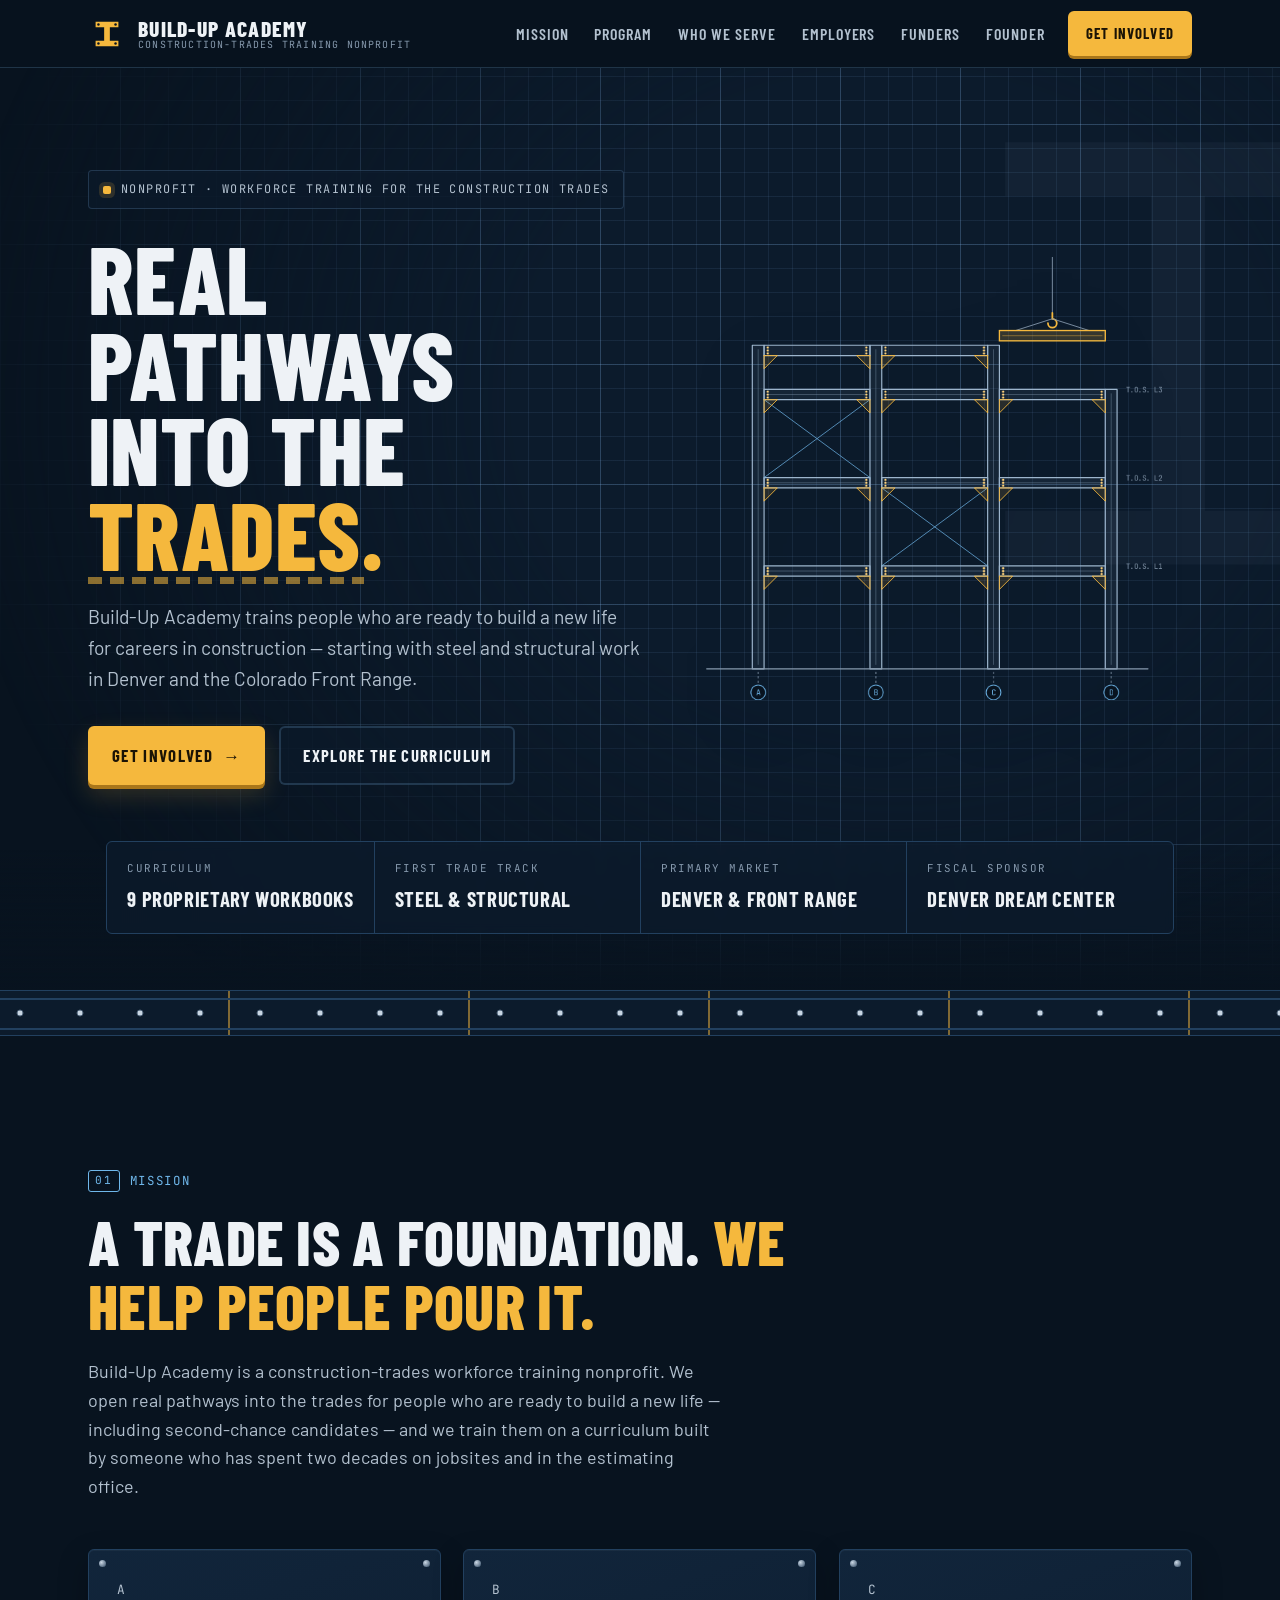
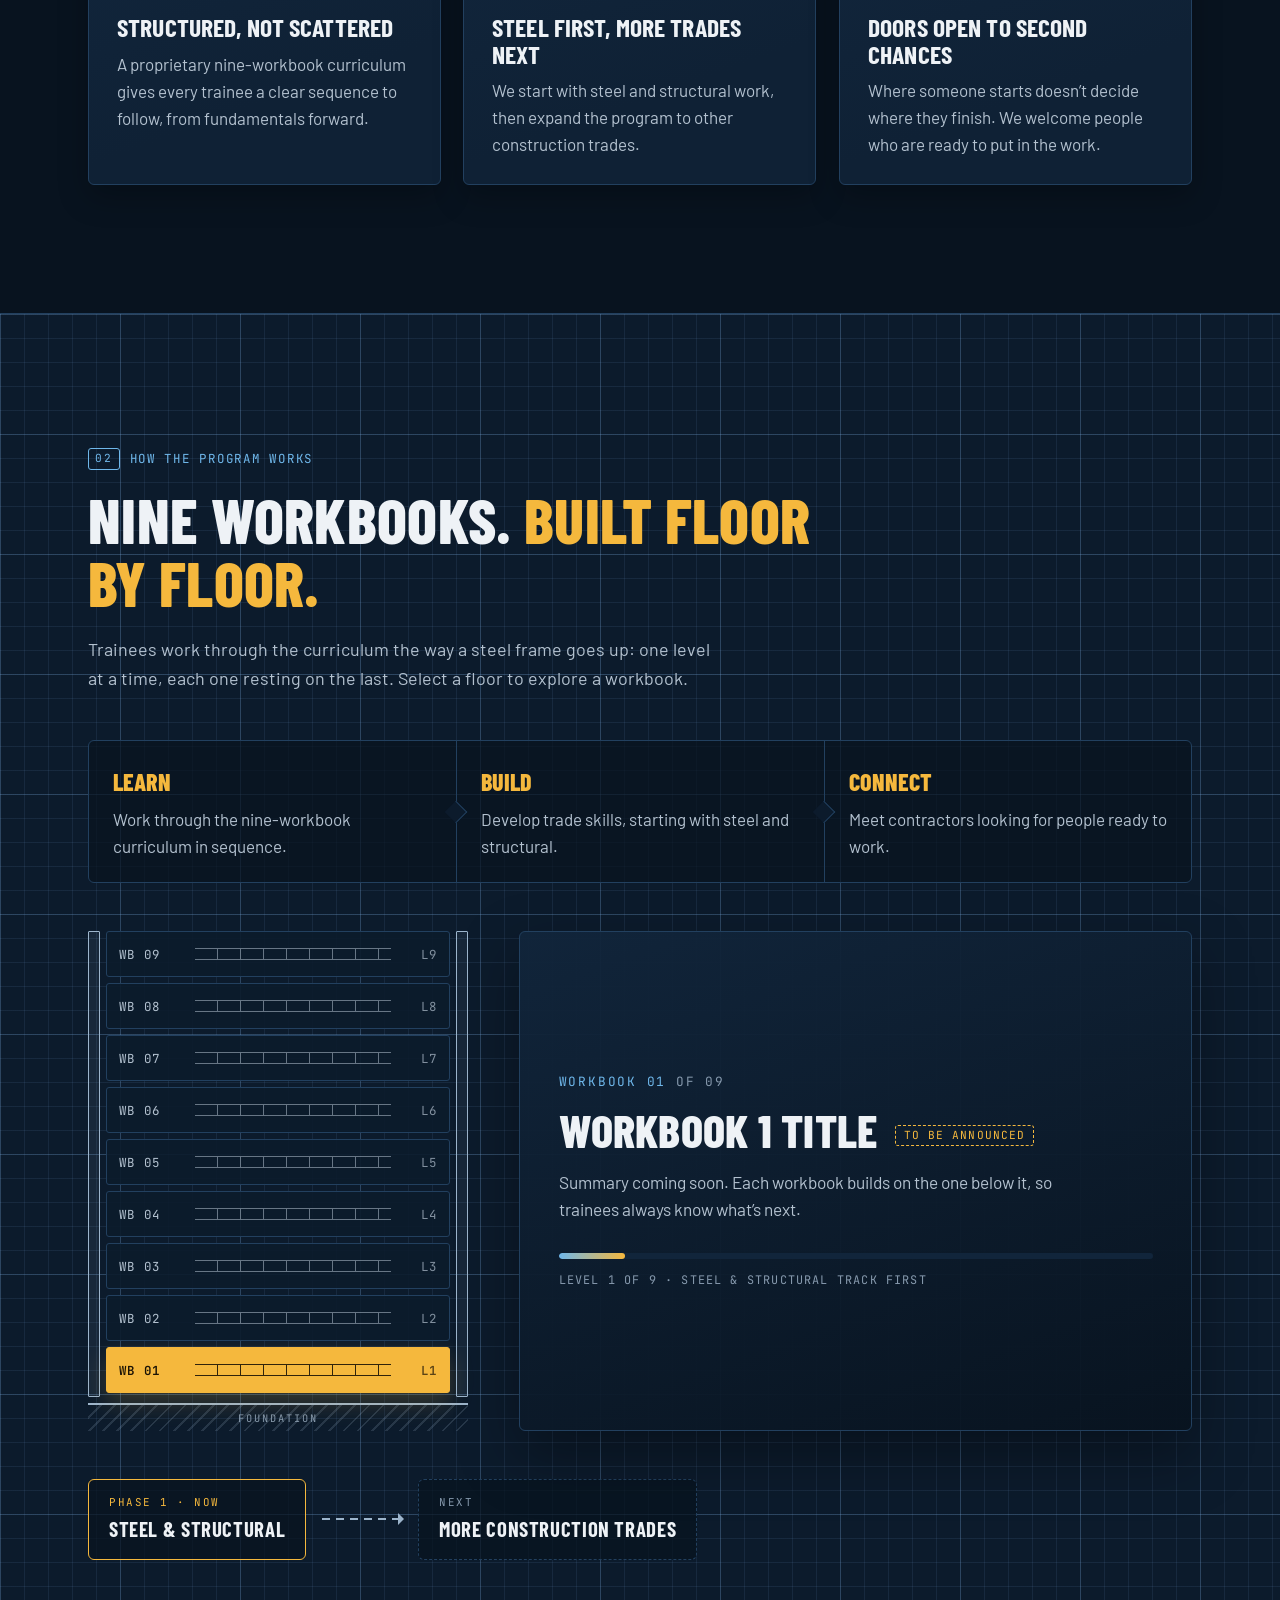
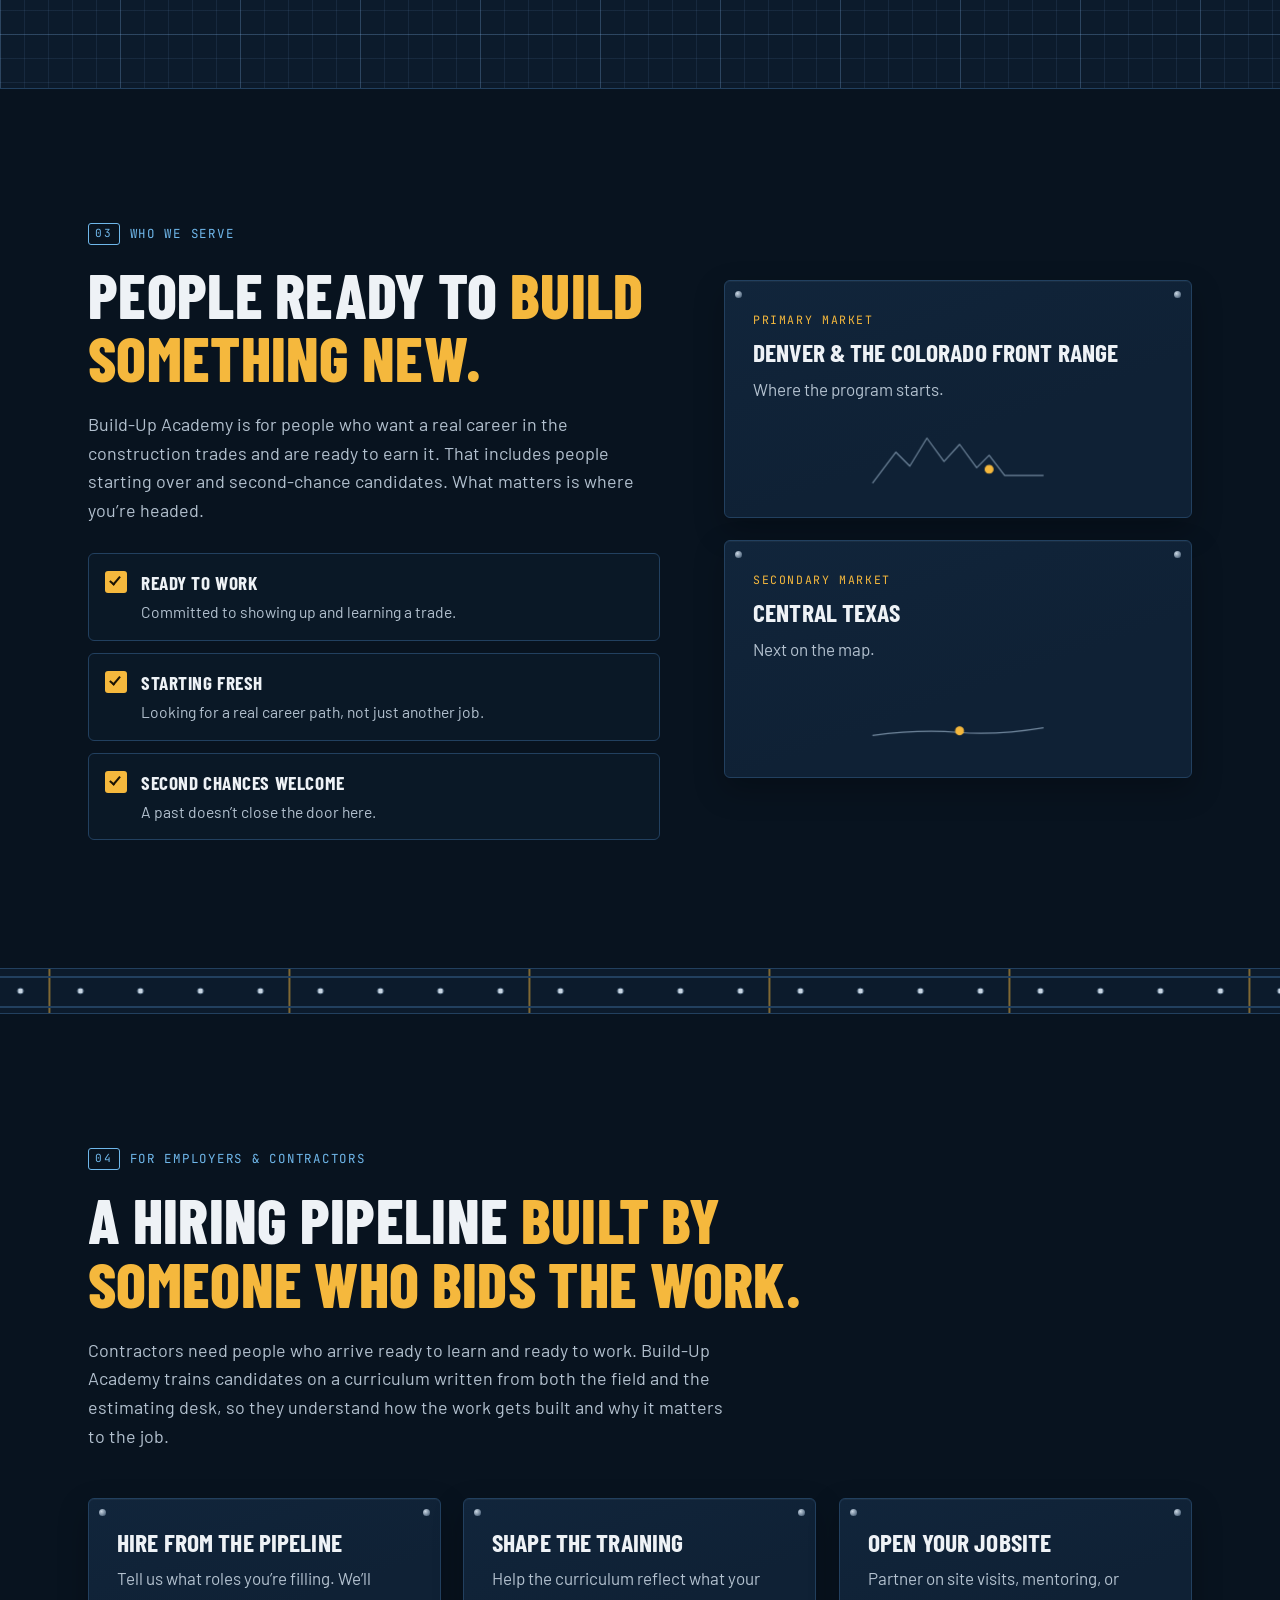
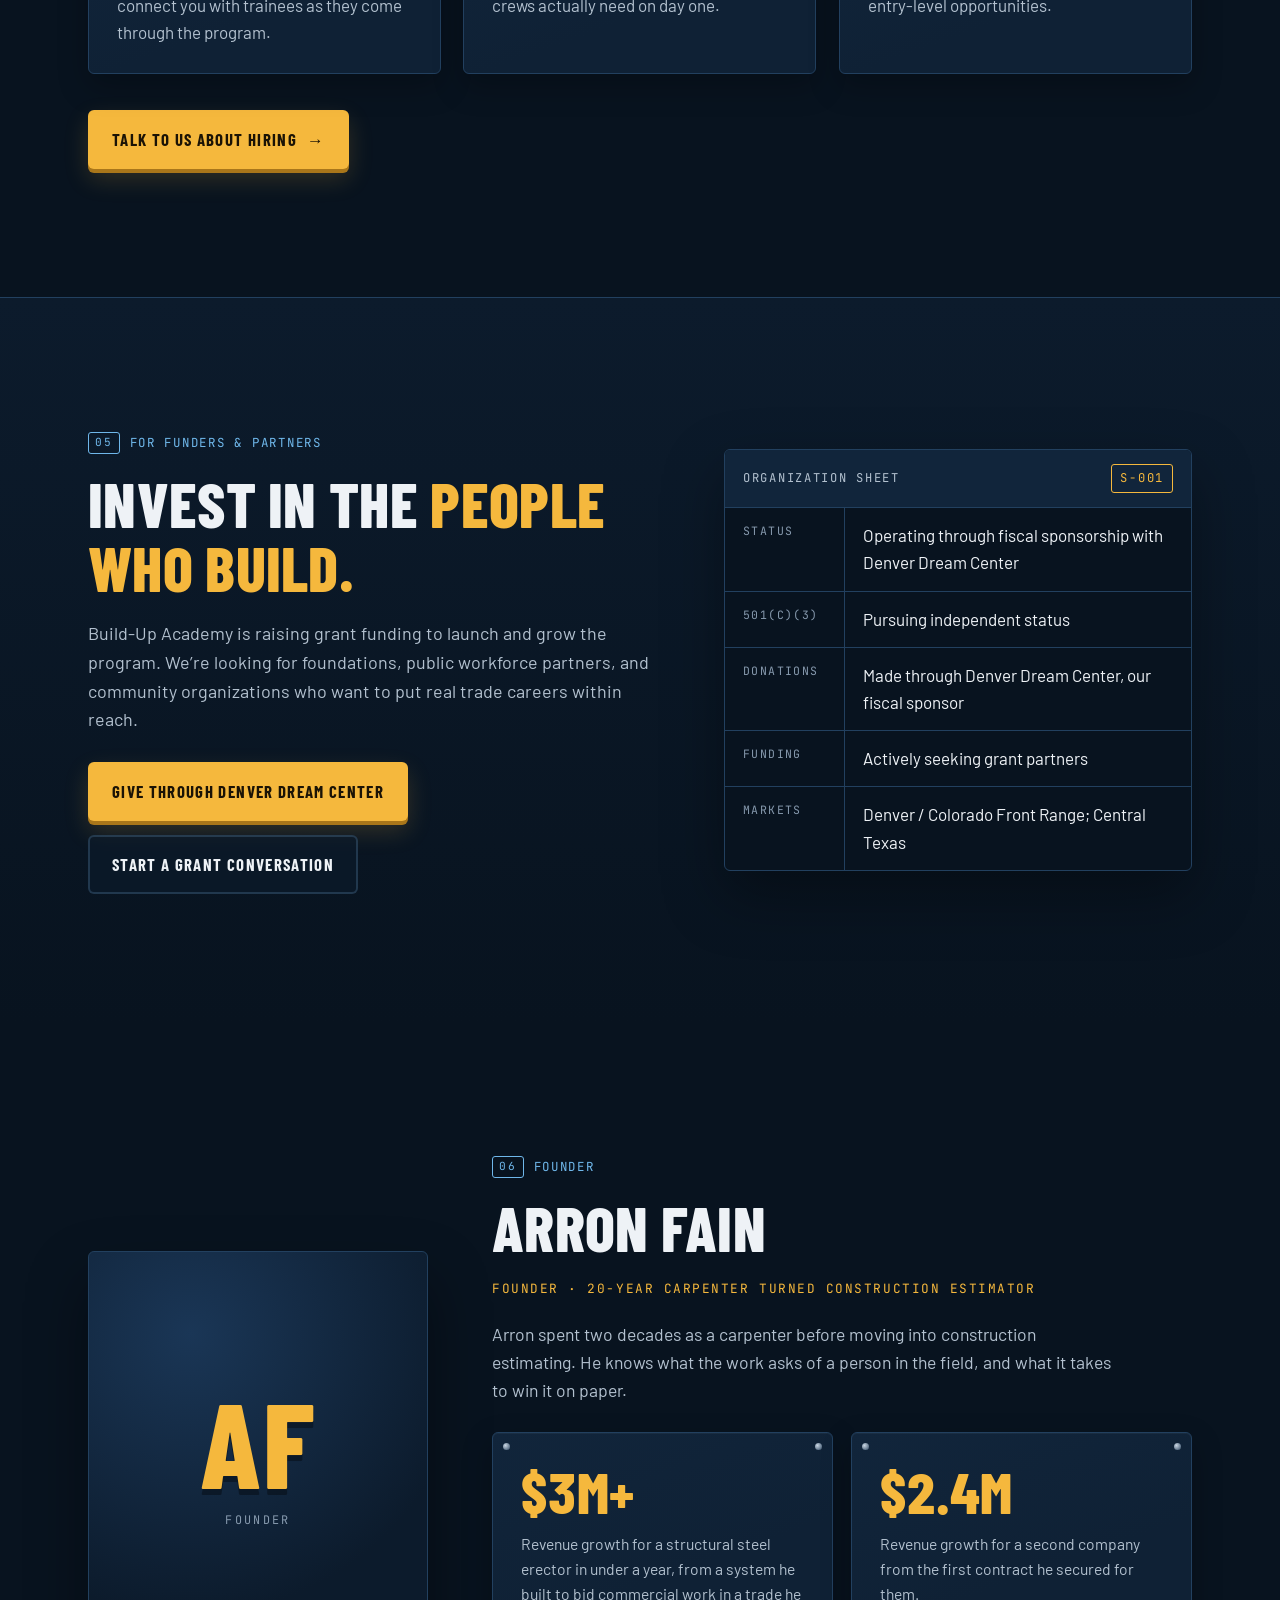
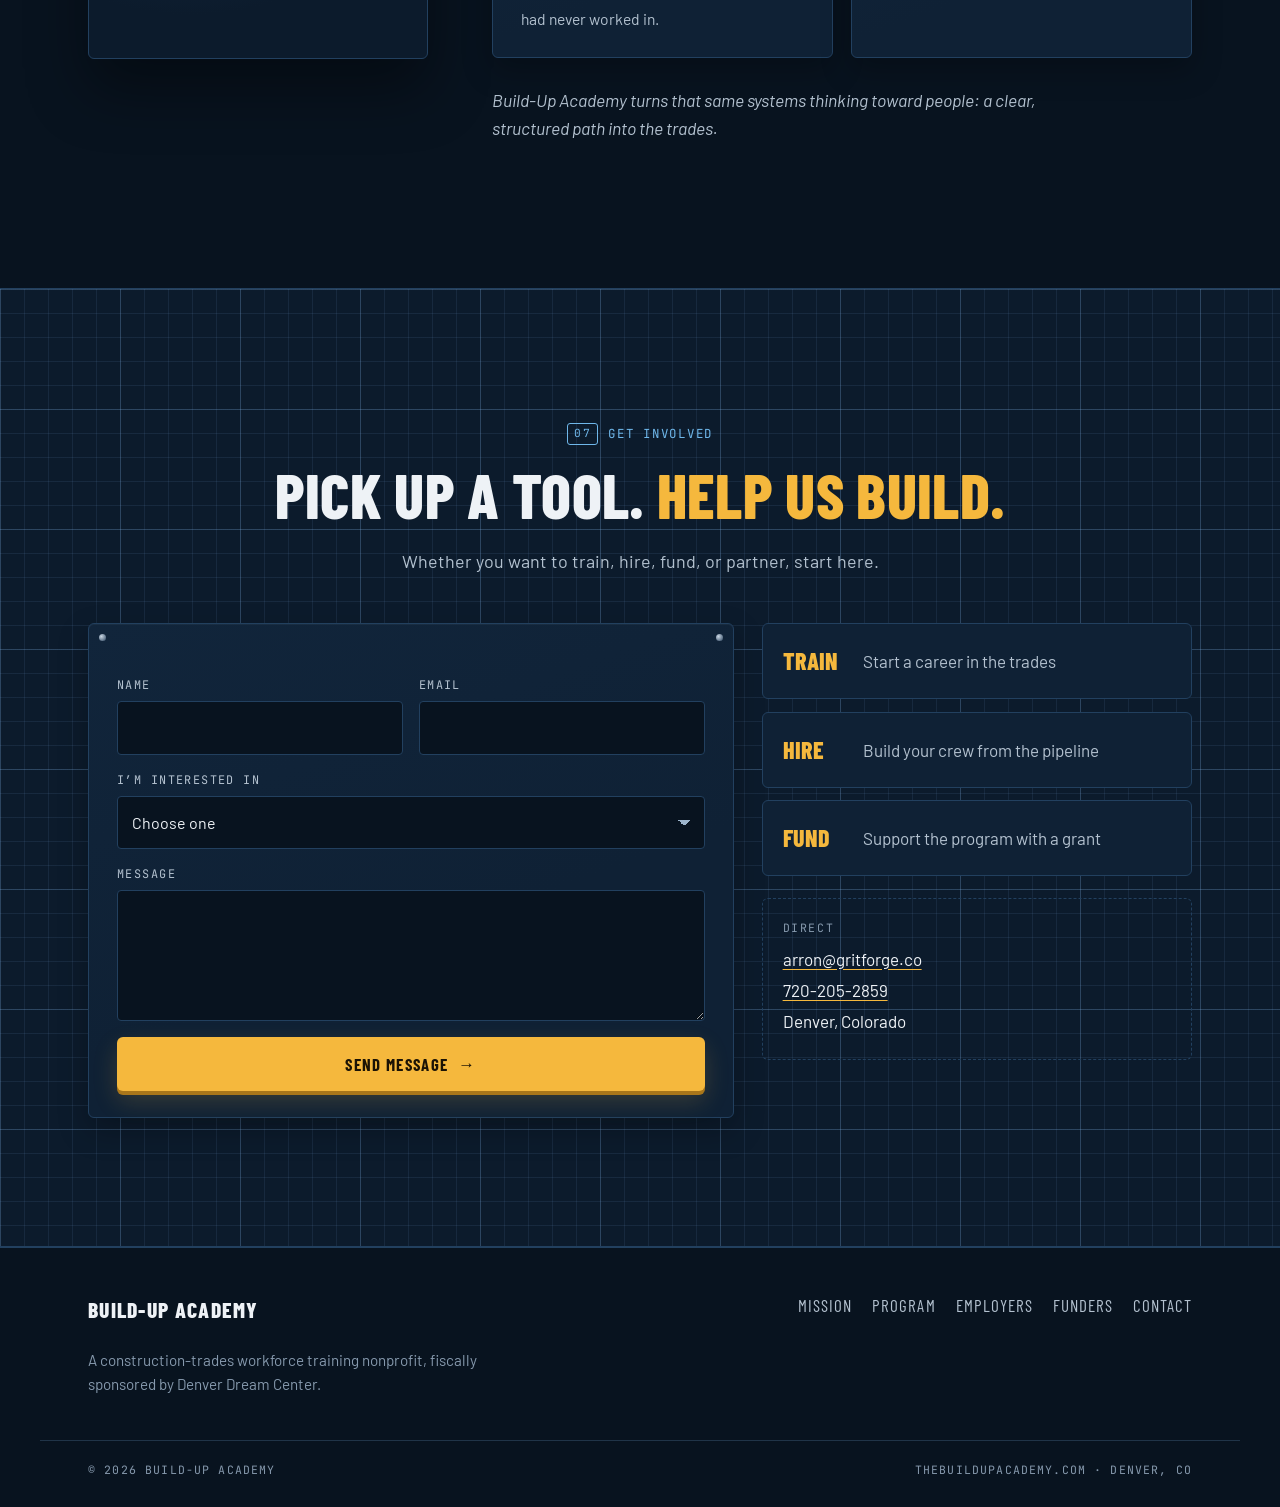
==== commit 6fa1fd8d: "Nonprofit redesign: rebuild site for Build-Up Academy - Replace contractor bidding-workshop site wit" ====
--- a/landing.html
+++ b/landing.html
@@ -2,558 +2,15 @@
 <html lang="en">
 <head>
 <meta charset="UTF-8">
-<meta name="viewport" content="width=device-width, initial-scale=1.0">
-<title>The Build-Up Workshop — GritForge Presents | Reserve Your Seat</title>
-<meta name="description" content="A 6-hour live preconstruction workshop for GCs and trade subs. 10 seats. $500. Cohort 1 forming now.">
-<link rel="stylesheet" href="style.css">
-<style>
-
-/* ── URGENCY BAR ── */
-.urgency {
-  background: var(--maroon);
-  padding: 10px var(--pad);
-  display: flex;
-  align-items: center;
-  justify-content: center;
-  gap: 14px;
-  font-size: 0.83rem;
-  color: var(--cream);
-}
-.u-dot { width: 7px; height: 7px; background: var(--amber-light); border-radius: 50%; animation: pulse 1.8s infinite; flex-shrink: 0; }
-@keyframes pulse { 0%,100%{opacity:1;transform:scale(1)} 50%{opacity:0.5;transform:scale(0.8)} }
-.urgency strong { color: var(--amber-light); }
-
-/* ── HERO ── */
-.hero {
-  min-height: 88vh;
-  display: grid;
-  grid-template-columns: 1fr 1fr;
-}
-.hero-left {
-  padding: 72px var(--pad) 72px;
-  display: flex;
-  flex-direction: column;
-  justify-content: center;
-}
-.hero-title {
-  font-family: var(--font-display);
-  font-weight: 900;
-  font-size: clamp(3.5rem, 6vw, 5.5rem);
-  text-transform: uppercase;
-  line-height: 0.9;
-  color: var(--cream);
-  margin-bottom: 22px;
-}
-.hero-title .a { color: var(--amber); display: block; }
-.hero-sub {
-  font-size: 1.02rem;
-  color: var(--fog);
-  line-height: 1.76;
-  margin-bottom: 32px;
-  max-width: 460px;
-  font-weight: 300;
-}
-.hero-sub strong { color: var(--bone); }
-.hero-stats { display: flex; border: 1px solid var(--steel-light); margin-bottom: 32px; }
-.stat { padding: 14px 20px; border-right: 1px solid var(--steel-light); flex: 1; }
-.stat:last-child { border-right: none; }
-.stat-n { font-family: var(--font-display); font-weight: 900; font-size: 1.7rem; color: var(--amber); line-height: 1; display: block; }
-.stat-l { font-size: 0.63rem; letter-spacing: 0.14em; color: var(--fog); text-transform: uppercase; margin-top: 2px; display: block; }
-.hero-actions { display: flex; align-items: center; gap: 18px; flex-wrap: wrap; }
-.seats-note { font-size: 0.76rem; color: var(--fog); }
-.seats-note strong { color: var(--amber); }
-
-.hero-right {
-  display: flex;
-  align-items: center;
-  justify-content: center;
-  background: var(--steel-mid);
-  border-left: 1px solid var(--steel-light);
-  position: relative;
-}
-.hero-right::before {
-  content: '';
-  position: absolute;
-  inset: 0;
-  background: linear-gradient(135deg, rgba(100,15,15,0.15) 0%, transparent 60%);
-}
-
-/* ── PRICE CARD ── */
-.price-card {
-  background: var(--steel);
-  border: 1px solid var(--steel-light);
-  padding: 40px 32px;
-  width: 358px;
-  position: relative;
-  z-index: 2;
-}
-.price-card::before {
-  content: '';
-  position: absolute;
-  top: 0; left: 0; right: 0;
-  height: 3px;
-  background: linear-gradient(90deg, var(--maroon), var(--amber));
-}
-.price-tag { font-family: var(--font-display); font-weight: 900; font-size: 3.5rem; color: var(--cream); line-height: 1; }
-.price-tag sup { font-size: 1.3rem; color: var(--amber); vertical-align: super; }
-.price-per { font-size: 0.68rem; color: var(--fog); letter-spacing: 0.1em; text-transform: uppercase; margin: 2px 0 6px; }
-.price-hook { font-size: 0.8rem; color: var(--amber-light); font-style: italic; margin-bottom: 20px; padding-bottom: 16px; border-bottom: 1px solid var(--steel-light); }
-.date-block { background: var(--maroon-dark); padding: 12px 14px; margin-bottom: 16px; border: 1px solid rgba(100,15,15,0.55); }
-.date-label { font-size: 0.58rem; letter-spacing: 0.22em; color: var(--maroon-light); text-transform: uppercase; margin-bottom: 2px; }
-.date-value { font-family: var(--font-display); font-weight: 700; font-size: 0.95rem; color: var(--amber-light); }
-.date-sub { font-size: 0.68rem; color: var(--fog); margin-top: 2px; }
-.meter { margin-bottom: 16px; }
-.meter-lbl { display: flex; justify-content: space-between; font-size: 0.63rem; letter-spacing: 0.1em; color: var(--fog); text-transform: uppercase; margin-bottom: 6px; }
-.meter-lbl strong { color: var(--amber); }
-.meter-bar { height: 4px; background: var(--steel-light); position: relative; }
-.meter-fill { position: absolute; left: 0; top: 0; height: 100%; width: 0; background: linear-gradient(90deg, var(--maroon), var(--amber)); transition: width 1.2s ease 0.5s; }
-.includes { list-style: none; margin-bottom: 20px; }
-.includes li { padding: 7px 0; border-bottom: 1px solid var(--steel-light); font-size: 0.83rem; color: var(--bone); display: flex; align-items: flex-start; gap: 8px; }
-.includes li::before { content: '→'; color: var(--amber); font-size: 0.74rem; flex-shrink: 0; margin-top: 2px; }
-.badge { font-size: 0.6rem; background: var(--maroon); color: var(--amber-light); padding: 2px 5px; margin-left: auto; flex-shrink: 0; }
-
-/* ── SECTIONS ── */
-.section { padding: 72px var(--pad); max-width: var(--max-w); margin: 0 auto; }
-.section-full { padding: 72px var(--pad); }
-.section-full-inner { max-width: var(--max-w); margin: 0 auto; }
-
-/* TRANSFORMATION */
-.t-grid { display: grid; grid-template-columns: repeat(3, 1fr); gap: 1px; background: var(--steel-light); margin-top: 40px; }
-.t-item { background: var(--steel); padding: 28px 28px; position: relative; }
-.t-num { font-family: var(--font-display); font-weight: 900; font-size: 2.2rem; color: rgba(100,15,15,0.25); position: absolute; top: 10px; right: 14px; line-height: 1; }
-.t-title { font-family: var(--font-display); font-weight: 700; font-size: 0.96rem; text-transform: uppercase; color: var(--amber); margin-bottom: 7px; }
-.t-desc { font-size: 0.85rem; color: var(--fog); line-height: 1.65; }
-
-/* DIFFERENT */
-.d-grid { display: grid; grid-template-columns: 1fr 1fr; gap: 24px; margin-top: 38px; }
-.d-item { display: flex; gap: 14px; align-items: flex-start; }
-.d-arrow { font-family: var(--font-display); font-weight: 900; font-size: 1.2rem; color: var(--amber); flex-shrink: 0; width: 26px; line-height: 1.2; }
-.d-text strong { display: block; font-size: 0.92rem; color: var(--cream); margin-bottom: 3px; }
-.d-text span { font-size: 0.82rem; color: var(--fog); line-height: 1.6; }
-
-/* CURRICULUM */
-.mod-grid { display: grid; grid-template-columns: 1fr 1fr; gap: 1px; background: var(--steel-light); border: 1px solid var(--steel-light); margin-top: 40px; }
-.mod { background: var(--steel-mid); padding: 28px 32px; position: relative; transition: background 0.2s; }
-.mod:hover { background: var(--steel-light); }
-.mod-n { font-family: var(--font-display); font-weight: 900; font-size: 2.8rem; color: rgba(100,15,15,0.2); position: absolute; top: 10px; right: 16px; line-height: 1; }
-.mod-time { font-size: 0.6rem; letter-spacing: 0.2em; color: var(--maroon-light); text-transform: uppercase; margin-bottom: 8px; display: flex; align-items: center; gap: 7px; }
-.mod-time::before { content: ''; width: 12px; height: 1px; background: var(--maroon-light); }
-.mod-title { font-family: var(--font-display); font-weight: 700; font-size: 1.06rem; text-transform: uppercase; color: var(--cream); margin-bottom: 10px; max-width: calc(100% - 48px); }
-.mod ul { list-style: none; }
-.mod ul li { font-size: 0.8rem; color: var(--fog); padding: 4px 0 4px 12px; border-bottom: 1px solid rgba(46,56,71,0.5); position: relative; }
-.mod ul li::before { content: '·'; position: absolute; left: 0; color: var(--amber); font-size: 1rem; line-height: 1.2; }
-
-/* WHO */
-.who-grid { display: grid; grid-template-columns: 1fr 1fr; gap: 60px; margin-top: 40px; }
-.who-col h3 { font-family: var(--font-display); font-weight: 700; font-size: 0.9rem; letter-spacing: 0.2em; text-transform: uppercase; margin-bottom: 18px; padding-bottom: 10px; border-bottom: 1px solid var(--steel-light); }
-.who-fits h3 { color: var(--amber); }
-.who-not h3 { color: var(--iron); }
-.fit-list { list-style: none; }
-.fit-list li { display: flex; gap: 9px; padding: 9px 0; border-bottom: 1px solid rgba(46,56,71,0.4); font-size: 0.84rem; line-height: 1.55; }
-.fit-list .ic { flex-shrink: 0; margin-top: 2px; font-size: 0.75rem; }
-.who-fits .ic { color: var(--amber); }
-.who-not .ic { color: var(--iron); }
-
-/* CRED */
-.cred-block { background: var(--steel-mid); border-top: 1px solid var(--steel-light); border-bottom: 1px solid var(--steel-light); }
-.cred-inner { display: grid; grid-template-columns: 1fr 1fr; gap: 56px; align-items: center; padding: 72px var(--pad); max-width: var(--max-w); margin: 0 auto; }
-.cred-nums { display: grid; grid-template-columns: 1fr 1fr; gap: 1px; background: var(--steel-light); }
-.cred-n { background: var(--steel); padding: 20px 24px; }
-.cred-n-v { font-family: var(--font-display); font-weight: 900; font-size: 1.9rem; color: var(--amber); line-height: 1; margin-bottom: 3px; }
-.cred-n-l { font-size: 0.68rem; color: var(--fog); letter-spacing: 0.1em; text-transform: uppercase; line-height: 1.4; }
-.cred-info .name { font-family: var(--font-display); font-weight: 900; font-size: 1.7rem; text-transform: uppercase; color: var(--cream); margin-bottom: 2px; }
-.cred-info .role { font-size: 0.68rem; letter-spacing: 0.16em; color: var(--amber); text-transform: uppercase; margin-bottom: 16px; }
-.cred-info .bio { font-size: 0.88rem; color: var(--fog); line-height: 1.76; margin-bottom: 16px; }
-.cred-info .bio strong { color: var(--bone); }
-.tags { display: flex; flex-wrap: wrap; gap: 7px; }
-.tag { font-size: 0.65rem; color: var(--fog); display: flex; align-items: center; gap: 5px; }
-.tag::before { content: '■'; color: var(--maroon-light); font-size: 0.42rem; }
-
-/* GUARANTEE */
-.guarantee { padding: 52px var(--pad); display: flex; align-items: flex-start; gap: 32px; background: var(--maroon-dark); border-top: 1px solid rgba(100,15,15,0.4); border-bottom: 1px solid rgba(100,15,15,0.4); }
-.g-icon { font-family: var(--font-display); font-weight: 900; font-size: 3rem; color: var(--amber); line-height: 1; flex-shrink: 0; }
-.g-title { font-family: var(--font-display); font-weight: 700; font-size: 1rem; text-transform: uppercase; letter-spacing: 0.1em; color: var(--cream); margin-bottom: 8px; }
-.g-text { font-size: 0.86rem; color: var(--fog); line-height: 1.7; max-width: 560px; }
-.g-text strong { color: var(--amber-light); }
-
-/* AFTER PAY */
-.after-grid { display: grid; grid-template-columns: repeat(4, 1fr); gap: 1px; background: var(--steel-light); margin-top: 36px; }
-.after-step { background: var(--steel-mid); padding: 24px 20px; }
-.after-n { font-family: var(--font-display); font-weight: 900; font-size: 1.6rem; color: var(--maroon-light); line-height: 1; margin-bottom: 8px; }
-.after-title { font-family: var(--font-display); font-weight: 700; font-size: 0.86rem; text-transform: uppercase; color: var(--amber); margin-bottom: 4px; }
-.after-desc { font-size: 0.79rem; color: var(--fog); line-height: 1.6; }
-
-/* FAQ */
-.faq-grid { display: grid; grid-template-columns: 1fr 1fr; gap: 1px; background: var(--steel-light); margin-top: 38px; border: 1px solid var(--steel-light); }
-.faq-item { background: var(--steel-mid); padding: 26px 30px; transition: background 0.2s; }
-.faq-item:hover { background: var(--steel-light); }
-.faq-q { font-family: var(--font-display); font-weight: 700; font-size: 0.98rem; text-transform: uppercase; color: var(--amber); margin-bottom: 11px; letter-spacing: 0.04em; line-height: 1.25; }
-.faq-a { font-size: 0.85rem; color: var(--fog); line-height: 1.72; }
-
-/* REGISTER */
-.reg { padding: 96px var(--pad); text-align: center; position: relative; overflow: hidden; }
-.reg::before { content: 'REGISTER'; position: absolute; font-family: var(--font-display); font-weight: 900; font-size: 18vw; color: rgba(30,36,44,0.65); top: 50%; left: 50%; transform: translate(-50%,-50%); pointer-events: none; white-space: nowrap; letter-spacing: 0.1em; }
-.reg-title { font-family: var(--font-display); font-weight: 900; font-size: clamp(2rem, 4vw, 3.2rem); text-transform: uppercase; color: var(--cream); position: relative; z-index: 2; margin-bottom: 10px; }
-.reg-title .a { color: var(--amber); }
-.reg-sub { font-size: 0.92rem; color: var(--fog); position: relative; z-index: 2; margin-bottom: 32px; }
-.form { max-width: 452px; margin: 0 auto; position: relative; z-index: 2; }
-.row { display: grid; grid-template-columns: 1fr 1fr; gap: 9px; margin-bottom: 9px; }
-.field { display: flex; flex-direction: column; text-align: left; }
-.field.full { grid-column: 1/-1; }
-.field label { font-size: 0.61rem; letter-spacing: 0.2em; color: var(--fog); text-transform: uppercase; margin-bottom: 5px; }
-.field input, .field select {
-  background: var(--steel-mid);
-  border: 1px solid var(--steel-light);
-  color: var(--cream);
-  padding: 12px 14px;
-  font-family: var(--font-body);
-  font-size: 0.87rem;
-  outline: none;
-  transition: border-color 0.2s;
-  appearance: none;
-}
-.field input:focus, .field select:focus { border-color: var(--maroon-light); }
-.field input::placeholder { color: var(--iron); }
-.field select option { background: var(--steel-mid); }
-.sub-btn {
-  width: 100%;
-  background: var(--maroon);
-  color: var(--cream);
-  border: 1px solid var(--maroon-light);
-  padding: 16px;
-  font-family: var(--font-display);
-  font-weight: 700;
-  font-size: 1rem;
-  letter-spacing: 0.18em;
-  text-transform: uppercase;
-  cursor: pointer;
-  margin-top: 13px;
-  transition: all 0.2s;
-}
-.sub-btn:hover { background: var(--maroon-light); color: var(--amber-light); }
-.form-note { font-size: 0.7rem; color: var(--iron); margin-top: 12px; }
-
-/* ── RESPONSIVE ── */
-@media (max-width: 960px) {
-  .hero { grid-template-columns: 1fr; }
-  .hero-left { padding: 52px 20px; }
-  .hero-right { display: none; }
-  .section { padding: 52px 20px; }
-  .section-full { padding: 52px 20px; }
-  .t-grid, .d-grid, .after-grid, .faq-grid, .who-grid { grid-template-columns: 1fr; }
-  .mod-grid { grid-template-columns: 1fr; }
-  .cred-inner { grid-template-columns: 1fr; padding: 52px 20px; gap: 36px; }
-  .guarantee { padding: 40px 20px; flex-direction: column; }
-  .reg { padding: 60px 20px; }
-  .row { grid-template-columns: 1fr; }
-}
-</style>
+<meta name="viewport" content="width=device-width, initial-scale=1">
+<title>Build-Up Academy</title>
+<!-- This page previously hosted the contractor bidding workshop (retired in the nonprofit redesign; see git history). Old links now forward home. -->
+<meta name="robots" content="noindex">
+<link rel="canonical" href="https://thebuildupacademy.com/">
+<meta http-equiv="refresh" content="0; url=/">
+<script>location.replace('/');</script>
 </head>
-<body>
-
-<!-- NAV -->
-<nav class="site-nav">
-  <a href="index.html" class="nav-brand">
-    <span class="presents">GritForge Presents</span>
-    <span class="name">The Build-Up Academy</span>
-  </a>
-  <ul class="nav-links">
-    <li><a href="index.html">Home</a></li>
-    <li><a href="workshop.html" class="active">The Workshop</a></li>
-    <li><a href="instructor.html">Instructor</a></li>
-    <li><a href="#register" class="nav-cta">Claim Your Seat — $500</a></li>
-  </ul>
-</nav>
-
-<!-- URGENCY -->
-<div class="urgency">
-  <span class="u-dot"></span>
-  <span>Cohort date confirmed upon fill — <strong>join the waitlist to be notified.</strong></span>
-</div>
-
-<!-- HERO -->
-<section class="hero">
-  <div class="hero-left">
-    <div class="eyebrow fade d1">GritForge Presents</div>
-    <h1 class="hero-title fade d2">The<span class="a">Build-Up</span></h1>
-    <p class="hero-sub fade d3">A hands-on preconstruction workshop for <strong>GCs and trade subs</strong> who are tired of losing bids they should have won — or winning bids they shouldn't have taken.</p>
-    <div class="hero-stats fade d3">
-      <div class="stat"><span class="stat-n">10</span><span class="stat-l">Seats Max</span></div>
-      <div class="stat"><span class="stat-n">6hr</span><span class="stat-l">Live Session</span></div>
-      <div class="stat"><span class="stat-n">15+</span><span class="stat-l">Yrs Field Exp.</span></div>
-      <div class="stat"><span class="stat-n">$4.3M+</span><span class="stat-l">Active Pipeline</span></div>
-    </div>
-    <div class="hero-actions fade d4">
-      <a href="#register" class="btn btn-primary">Reserve Your Seat — $500</a>
-      <span class="seats-note">Limited seats available — <a href="waitlist.html" style="color:var(--amber);text-decoration:none;">join the waitlist</a></span>
-    </div>
-  </div>
-  <div class="hero-right">
-    <div class="price-card fade d3">
-      <div class="price-tag"><sup>$</sup>500</div>
-      <div class="price-per">Per seat · One-time · No upsells</div>
-      <p class="price-hook">One missed scope item costs more than this. One improved win pays for it 20× over.</p>
-      <div class="date-block">
-        <div class="date-label">Next Session</div>
-        <div class="date-value">Cohort date confirmed upon fill</div>
-        <div class="date-sub">Join the waitlist to be notified</div>
-      </div>
-      <div class="meter">
-        <div class="meter-lbl"><span>Seats Remaining</span><span>Limited — inquire for availability</span></div>
-        <div class="meter-bar"><div class="meter-fill" id="mf"></div></div>
-      </div>
-      <ul class="includes">
-        <li>6-hour live virtual session via Zoom</li>
-        <li>Workbook with 12+ templates and checklists</li>
-        <li>Recording access — 30 days post-session</li>
-        <li>Private Q&A during each module</li>
-        <li>GritForge Bid Prep Reference Guide (PDF)</li>
-        <li>Scope sheets covering 6 trade divisions</li>
-        <li><span>30-min follow-up call with instructor</span><span class="badge">First 5 seats</span></li>
-      </ul>
-      <a href="#register" class="btn btn-amber" style="width:100%;text-align:center;display:block;">Claim Your Seat</a>
-    </div>
-  </div>
-</section>
-
-<!-- TRANSFORMATION -->
-<div class="divider" style="padding:0 var(--pad);max-width:var(--max-w);margin:52px auto 0;">
-  <div class="line"></div><div class="lbl">After This Workshop</div><div class="line"></div>
-</div>
-<section class="section-full" style="background:var(--steel-mid);border-top:1px solid var(--steel-light);border-bottom:1px solid var(--steel-light);">
-  <div class="section-full-inner">
-    <div class="eyebrow">What Changes</div>
-    <h2 class="section-title">Not what you'll learn.<br><span class="a">What you'll do differently Monday morning.</span></h2>
-    <div class="t-grid">
-      <div class="t-item reveal"><div class="t-num">01</div><div class="t-title">Triage 2–3× Faster</div><div class="t-desc">Know within 20 minutes whether a bid package is worth your next 20 hours — deliberately, not by default.</div></div>
-      <div class="t-item reveal"><div class="t-num">02</div><div class="t-title">Eliminate the Margin Leak</div><div class="t-desc">All five cost components accounted for every time. No more missing burden rate or pricing markup when you mean margin.</div></div>
-      <div class="t-item reveal"><div class="t-num">03</div><div class="t-title">Stop Scope Disputes Before They Start</div><div class="t-desc">Exclusions that hold up in the field. Fewer places for change order fights to start.</div></div>
-      <div class="t-item reveal"><div class="t-num">04</div><div class="t-title">Price With Confidence, Not Guesswork</div><div class="t-desc">Scope gap matrix as a habit. Sub quotes read before they're carried into your number.</div></div>
-      <div class="t-item reveal"><div class="t-num">05</div><div class="t-title">Understand How Competitors Think</div><div class="t-desc">Know what GCs look for when they open your proposal — and what makes them call someone else first.</div></div>
-      <div class="t-item reveal"><div class="t-num">06</div><div class="t-title">Build a System, Not Tribal Knowledge</div><div class="t-desc">Documented logic — checklists, scope language, templates — your shop can run on without it living only in your head.</div></div>
-    </div>
-  </div>
-</section>
-
-<!-- DIFFERENT -->
-<div class="divider" style="padding:0 var(--pad);max-width:var(--max-w);margin:0 auto;">
-  <div class="line"></div><div class="lbl">Why This Is Different</div><div class="line"></div>
-</div>
-<section class="section-full">
-  <div class="section-full-inner">
-    <div class="eyebrow">The Anti-Course</div>
-    <h2 class="section-title">Built by someone who<br><span class="a">bids work this week.</span></h2>
-    <div class="d-grid">
-      <div class="d-item reveal"><div class="d-arrow">→</div><div class="d-text"><strong>Zero theory. 100% field logic.</strong><span>Every framework came from real bids — a $2.6M federal submission and $700K+ in awarded trade work. Nothing borrowed from a textbook.</span></div></div>
-      <div class="d-item reveal"><div class="d-arrow">→</div><div class="d-text"><strong>Not a webinar. A working session.</strong><span>You complete exercises on real bids each module. Module 6 is a live peer review of work in this room. Participation expected.</span></div></div>
-      <div class="d-item reveal"><div class="d-arrow">→</div><div class="d-text"><strong>10 seats. No exceptions.</strong><span>Small enough that the instructor knows your name and your trade before the session starts. Not a 200-person event where you disappear.</span></div></div>
-      <div class="d-item reveal"><div class="d-arrow">→</div><div class="d-text"><strong>Templates you use Monday.</strong><span>Scope checklists, sub quote review, proposal audit — the same tools used on active bids. Take them and adapt them.</span></div></div>
-      <div class="d-item reveal"><div class="d-arrow">→</div><div class="d-text"><strong>Designed for small shops.</strong><span>If you are the estimator, the PM, and sometimes the guy in the field — this was built for you, not for shops with dedicated preconstruction departments.</span></div></div>
-      <div class="d-item reveal"><div class="d-arrow">→</div><div class="d-text"><strong>Direct feedback on your actual work.</strong><span>Module 6 is a live hot seat. Real bid, real critique. That level of direct engagement is rare and expensive to get elsewhere.</span></div></div>
-    </div>
-  </div>
-</section>
-
-<!-- CURRICULUM -->
-<div class="divider" style="padding:0 var(--pad);max-width:var(--max-w);margin:0 auto;">
-  <div class="line"></div><div class="lbl">Workshop Curriculum</div><div class="line"></div>
-</div>
-<section class="section-full" style="padding-top:72px;padding-bottom:56px;">
-  <div class="section-full-inner">
-    <div class="eyebrow">What You'll Work Through</div>
-    <h2 class="section-title">Six hours.<span class="a"> No filler.</span></h2>
-    <div class="mod-grid">
-      <div class="mod reveal"><div class="mod-n">01</div><div class="mod-time">60 min · Morning</div><div class="mod-title">Reading the Job Before You Price It</div><ul><li>Bid package triage in under 20 minutes</li><li>Document hierarchy — what governs scope disputes</li><li>Identifying gaps before they become change orders</li><li>Go/no-go decision framework and scorecard</li></ul></div>
-      <div class="mod reveal"><div class="mod-n">02</div><div class="mod-time">60 min · Morning</div><div class="mod-title">Building a Number That Wins and Pays</div><ul><li>Five-component build-up: labor, material, equipment, subs, burden</li><li>Pricing risk — not just cost</li><li>Markup vs. margin: the math most subs get wrong</li><li>Live walkthrough of a structural steel bid</li></ul></div>
-      <div class="mod reveal"><div class="mod-n">03</div><div class="mod-time">60 min · Midday</div><div class="mod-title">Scope Inclusion / Exclusion That Protects You</div><ul><li>Three types of scope language — when to use each</li><li>Exclusions that hold up in the field</li><li>How GCs actually read your proposal</li><li>Write yours, critique a peer's — live exercise</li></ul></div>
-      <div class="mod reveal"><div class="mod-n">04</div><div class="mod-time">60 min · Midday</div><div class="mod-title">Vendor Quotes and Subcontractor Risk</div><ul><li>14-point sub quote review before it enters your number</li><li>Scope gap matrix across competing quotes</li><li>When to carry contingency and how to size it</li><li>Negotiation timing before bid day</li></ul></div>
-      <div class="mod reveal"><div class="mod-n">05</div><div class="mod-time">60 min · Afternoon</div><div class="mod-title">The Proposal That Gets You to the Table</div><ul><li>Nine-section anatomy of a complete proposal</li><li>What GCs see when they open your document</li><li>What kills a proposal — even with a competitive number</li><li>Self-audit: score your last submission</li></ul></div>
-      <div class="mod reveal"><div class="mod-n">06</div><div class="mod-time">60 min · Afternoon</div><div class="mod-title">Bring Your Own Bid — Hot Seat</div><ul><li>2–3 participant bids reviewed live</li><li>Direct feedback on scope, pricing, and proposal quality</li><li>Common errors across the room — patterns and fixes</li><li>Action plan: three concrete changes for your next bid</li></ul></div>
-    </div>
-  </div>
-</section>
-
-<!-- WHO -->
-<div class="divider" style="padding:0 var(--pad);max-width:var(--max-w);margin:0 auto;">
-  <div class="line"></div><div class="lbl">Is This For You?</div><div class="line"></div>
-</div>
-<section class="section-full">
-  <div class="section-full-inner">
-    <div class="who-grid">
-      <div class="who-col who-fits reveal">
-        <h3>✓ This Seat Is Yours If</h3>
-        <ul class="fit-list">
-          <li><span class="ic">→</span>You're a GC or trade sub doing $500K–$10M annually and bidding competitively</li>
-          <li><span class="ic">→</span>You've won a job that hurt you financially and you're not sure where the margin went</li>
-          <li><span class="ic">→</span>You're estimating from tribal knowledge with no documented system — and you know it</li>
-          <li><span class="ic">→</span>You're a PM or foreman moving into estimating and need the fundamentals fast</li>
-          <li><span class="ic">→</span>You want to understand how the people pricing against you actually think</li>
-          <li><span class="ic">→</span>You want a repeatable system instead of starting from scratch on every bid</li>
-        </ul>
-      </div>
-      <div class="who-col who-not reveal">
-        <h3>— Skip This If</h3>
-        <ul class="fit-list">
-          <li><span class="ic">×</span>You want software training or a product demo — this is field logic, not a tool tutorial</li>
-          <li><span class="ic">×</span>You have never read a set of drawings — there is prerequisite baseline here</li>
-          <li><span class="ic">×</span>You want a passive webinar — this is hands-on and Module 6 requires real work</li>
-          <li><span class="ic">×</span>You are looking for a motivational experience — this is operational, not inspirational</li>
-        </ul>
-      </div>
-    </div>
-  </div>
-</section>
-
-<!-- CRED -->
-<div class="divider" style="padding:0 var(--pad);max-width:var(--max-w);margin:0 auto;">
-  <div class="line"></div><div class="lbl">Your Instructor</div><div class="line"></div>
-</div>
-<section class="cred-block">
-  <div class="cred-inner reveal">
-    <div class="cred-nums">
-      <div class="cred-n"><div class="cred-n-v">$700K+</div><div class="cred-n-l">Awarded jobs — letters in hand</div></div>
-      <div class="cred-n"><div class="cred-n-v">$2.6M</div><div class="cred-n-l">Federal bid in active award negotiations</div></div>
-      <div class="cred-n"><div class="cred-n-v">15+</div><div class="cred-n-l">Years in the field</div></div>
-      <div class="cred-n"><div class="cred-n-v">CO+TX</div><div class="cred-n-l">Active markets — bidding this week</div></div>
-    </div>
-    <div class="cred-info">
-      <div class="name">Arron Fain</div>
-      <div class="role">Founder, GritForge Consultants · Estimator, Clark Iron Erectors</div>
-      <p class="bio">Arron has spent <strong>15+ years in preconstruction</strong> across structural steel, wood framing, ground-up commercial, and federal work. He bids weekly. <strong>These systems have been used on $4.3M+ of active pipeline. Not theory.</strong></p>
-      <div class="tags" style="margin-bottom:20px;">
-        <span class="tag">Structural Steel</span><span class="tag">Wood Framing</span><span class="tag">Federal Work</span><span class="tag">Commercial GC</span><span class="tag">Colorado & Texas</span>
-      </div>
-      <a href="instructor.html" class="btn btn-ghost">Full Instructor Profile →</a>
-    </div>
-  </div>
-</section>
-
-<!-- GUARANTEE -->
-<section class="guarantee">
-  <div class="g-icon">⊕</div>
-  <div>
-    <div class="g-title">The Straight-Talk Guarantee</div>
-    <p class="g-text">If you complete the full workshop and cannot identify <strong>three concrete changes</strong> you will make to how you bid — a template, a process, a pricing decision — ask for your money back. No hoops. This only works if the content delivers, and that is the standard I hold myself to.</p>
-  </div>
-</section>
-
-<!-- WHAT HAPPENS NEXT -->
-<div class="divider" style="padding:0 var(--pad);max-width:var(--max-w);margin:0 auto;">
-  <div class="line"></div><div class="lbl">What Happens Next</div><div class="line"></div>
-</div>
-<section class="section-full">
-  <div class="section-full-inner">
-    <div class="eyebrow">No Surprises</div>
-    <h2 class="section-title">What to expect<br><span class="a">after you register.</span></h2>
-    <div class="after-grid">
-      <div class="after-step reveal"><div class="after-n">01</div><div class="after-title">Confirmation</div><div class="after-desc">Your seat is confirmed immediately after payment. Confirmation email within minutes.</div></div>
-      <div class="after-step reveal"><div class="after-n">02</div><div class="after-title">Session Date</div><div class="after-desc">Once the cohort fills, date confirmed and Zoom link sent — typically 48–72 hours in advance.</div></div>
-      <div class="after-step reveal"><div class="after-n">03</div><div class="after-title">Day of Session</div><div class="after-desc">Workbook PDF sent via Zoom chat at open. No printing needed. Bring a current bid for Module 6.</div></div>
-      <div class="after-step reveal"><div class="after-n">04</div><div class="after-title">Recording + Templates</div><div class="after-desc">Within 24 hours: private recording link (30-day access), all templates, reference guide.</div></div>
-    </div>
-  </div>
-</section>
-
-<!-- FAQ -->
-<div class="divider" style="padding:0 var(--pad);max-width:var(--max-w);margin:0 auto;">
-  <div class="line"></div><div class="lbl">Common Questions</div><div class="line"></div>
-</div>
-<section class="section-full">
-  <div class="section-full-inner">
-    <div class="eyebrow">Before You Register</div>
-    <h2 class="section-title">Straight answers.<span class="a"> No runaround.</span></h2>
-    <div class="faq-grid">
-      <div class="faq-item reveal"><div class="faq-q">Will this help if I'm a trade sub, not a GC?</div><div class="faq-a">Yes — and most seat holders in a typical cohort are subs. The curriculum is trade-agnostic. Scope language, exclusion templates, and sub quote review apply directly to steel, framing, mechanical, electrical, and specialty work.</div></div>
-      <div class="faq-item reveal"><div class="faq-q">Do I need estimating experience to attend?</div><div class="faq-a">Basic construction experience required — you should know what drawings look like and have submitted at least one bid. Not intro-level. Target participant: foreman or PM moving into estimating. Never been on a job site? This is not the right starting point.</div></div>
-      <div class="faq-item reveal"><div class="faq-q">What if I can't attend the live session?</div><div class="faq-a">The live session is where most of the value is — Module 6 particularly cannot be replicated in a recording. If you cannot commit to the date, hold your seat for the next cohort. The recording is a supplement, not a substitute.</div></div>
-      <div class="faq-item reveal"><div class="faq-q">Is the session recorded?</div><div class="faq-a">Yes. Private recording link within 24 hours of session end, with 30-day access. For review and reference — not a replacement for attending live.</div></div>
-      <div class="faq-item reveal"><div class="faq-q">Is this software training?</div><div class="faq-a">No software, no platforms, no demos. Pure estimating logic. The templates in your workbook adapt to whatever software or process your shop already uses.</div></div>
-      <div class="faq-item reveal"><div class="faq-q">What if the session date doesn't work once confirmed?</div><div class="faq-a">Email arron@gritforge.co before the date is announced and your seat transfers to the next cohort automatically. Once confirmed and within 7 days, seats are non-refundable — but the content guarantee stands regardless.</div></div>
-    </div>
-  </div>
-</section>
-
-<!-- REGISTER -->
-<section class="reg" id="register">
-  <h2 class="reg-title">Secure Your <span class="a">Seat</span></h2>
-  <p class="reg-sub">10 seats maximum. Session confirmed when cohort fills — typically within 7–10 days.</p>
-  <div class="form">
-    <div class="row">
-      <div class="field"><label>First Name</label><input type="text" placeholder="John"></div>
-      <div class="field"><label>Last Name</label><input type="text" placeholder="Smith"></div>
-    </div>
-    <div class="row">
-      <div class="field full"><label>Company Name</label><input type="text" placeholder="ABC Contractors LLC"></div>
-    </div>
-    <div class="row">
-      <div class="field full"><label>Email Address</label><input type="email" placeholder="you@yourcompany.com"></div>
-    </div>
-    <div class="row">
-      <div class="field full">
-        <label>Your Role</label>
-        <select>
-          <option value="" disabled selected>Select your role</option>
-          <option>General Contractor / Owner</option>
-          <option>Trade Sub / Owner</option>
-          <option>Estimator</option>
-          <option>Project Manager moving into estimating</option>
-          <option>Foreman / Field Sup moving into estimating</option>
-          <option>Other</option>
-        </select>
-      </div>
-    </div>
-    <button class="sub-btn" onclick="handleReg()">Reserve Seat & Proceed to Payment →</button>
-    <p class="form-note">Payment via Stripe · Your seat is confirmed immediately after payment · Refund policy: see guarantee above</p>
-  </div>
-</section>
-
-<!-- FOOTER -->
-<footer class="site-footer">
-  <div class="footer-grid">
-    <div class="footer-brand-block">
-      <div class="fb-presents">GritForge Presents</div>
-      <div class="fb-name">The Build-Up<br>Academy</div>
-      <p>Field-tested preconstruction training for GCs and trade subs who bid competitively.</p>
-    </div>
-    <div class="footer-col">
-      <h4>Navigation</h4>
-      <ul>
-        <li><a href="index.html">Home</a></li>
-        <li><a href="workshop.html">The Workshop</a></li>
-        <li><a href="instructor.html">Instructor</a></li>
-        <li><a href="#register">Reserve a Seat</a></li>
-      </ul>
-    </div>
-    <div class="footer-col">
-      <h4>Contact</h4>
-      <ul>
-        <li><a href="mailto:arron@gritforge.co">arron@gritforge.co</a></li>
-        <li><a href="tel:7202052859">720-205-2859</a></li>
-        <li><a href="https://thebuildupacademy.com">thebuildupacademy.com</a></li>
-      </ul>
-    </div>
-  </div>
-  <div class="footer-bottom">
-    <span>© 2026 GritForge Consultants. All rights reserved.</span>
-    <span>thebuildupacademy.com · Denver, CO</span>
-  </div>
-</footer>
-
-<script>
-  window.addEventListener('load', () => {
-    setTimeout(() => { document.getElementById('mf').style.width = '30%'; }, 500);
-  });
-  const obs = new IntersectionObserver(entries => {
-    entries.forEach(e => { if (e.isIntersecting) e.target.classList.add('visible'); });
-  }, { threshold: 0.08 });
-  document.querySelectorAll('.reveal').forEach(el => obs.observe(el));
-  function handleReg() {
-    const fn = document.querySelector('input[placeholder="John"]').value;
-    const em = document.querySelector('input[type="email"]').value;
-    if (!fn || !em) { alert('Please fill in your name and email.'); return; }
-    // window.location.href = 'https://buy.stripe.com/YOUR_LINK';
-    alert('Wire in your Stripe Payment Link here.');
-  }
-</script>
+<body style="background:#08131f;color:#eef2f6;font-family:system-ui,sans-serif;padding:40px">
+<p>Build-Up Academy has a new home page. <a href="/" style="color:#f5b83d">Continue to thebuildupacademy.com</a>.</p>
 </body>
 </html>
